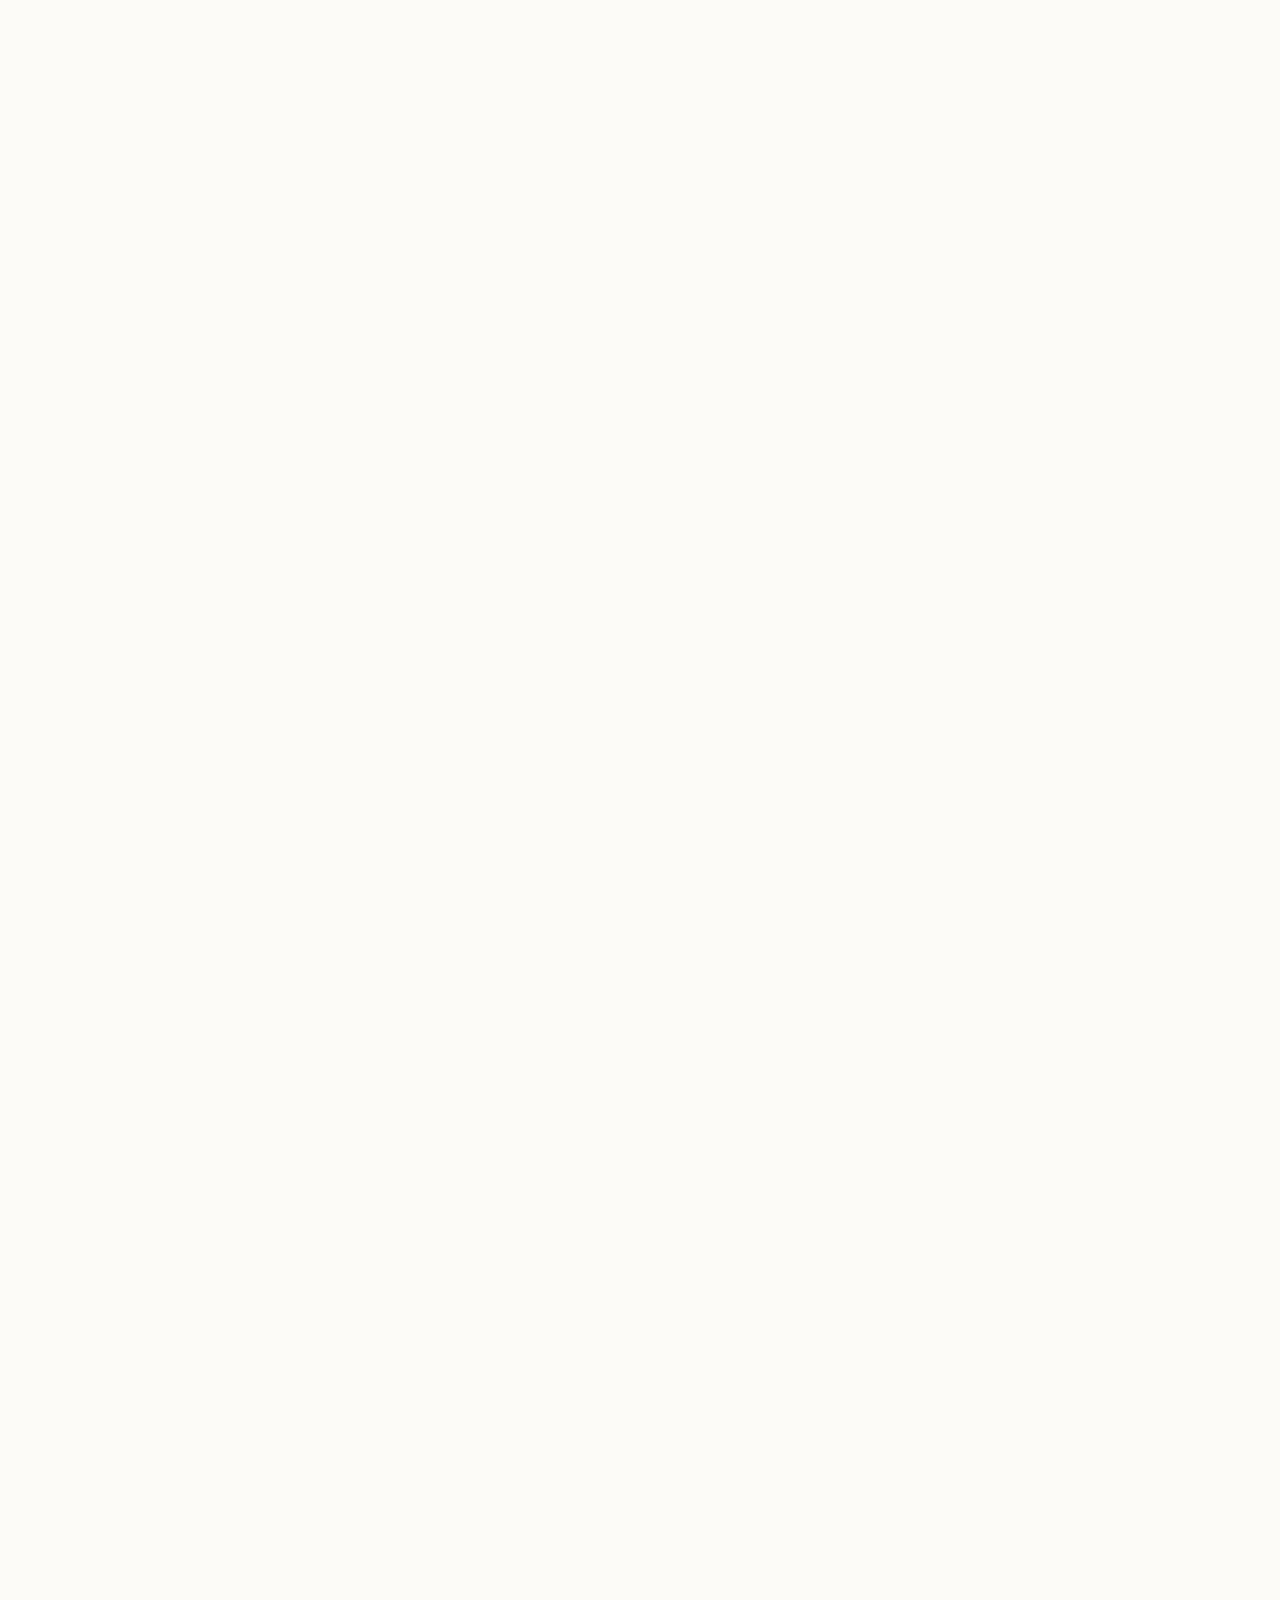
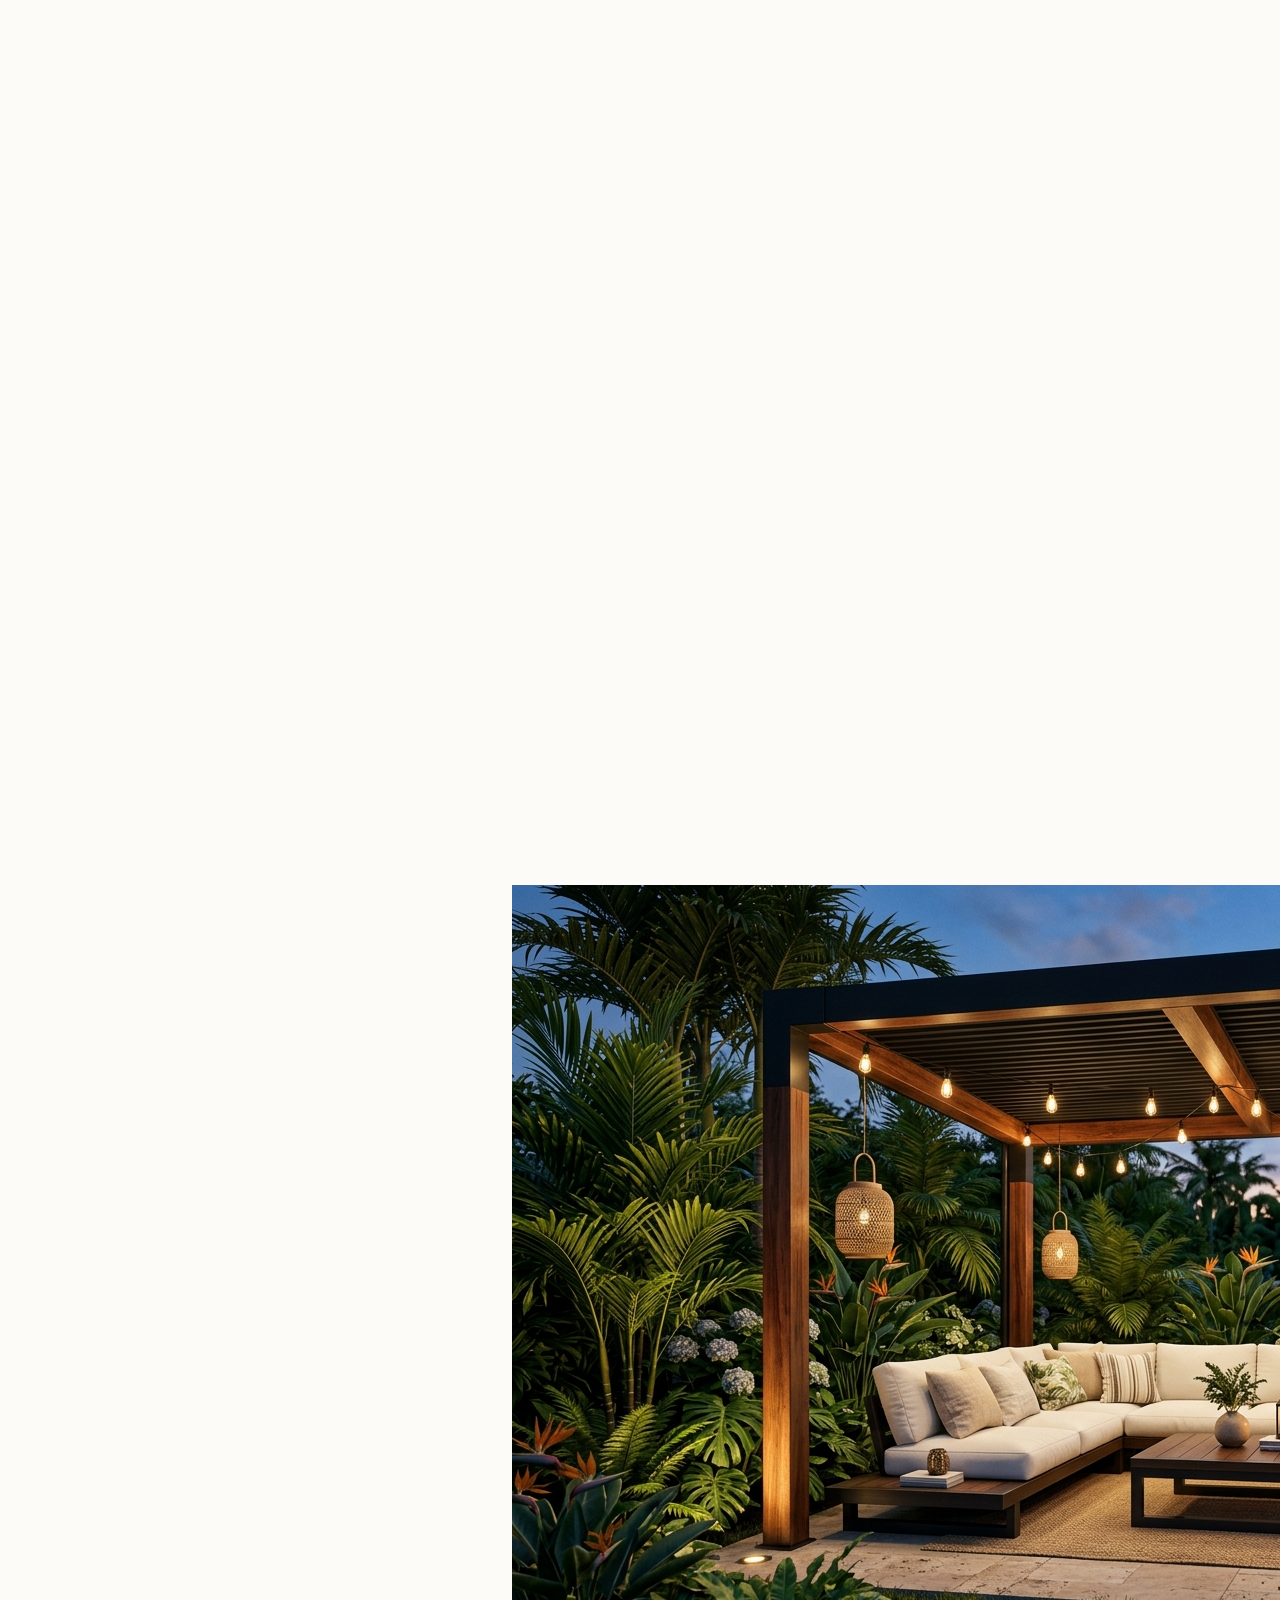
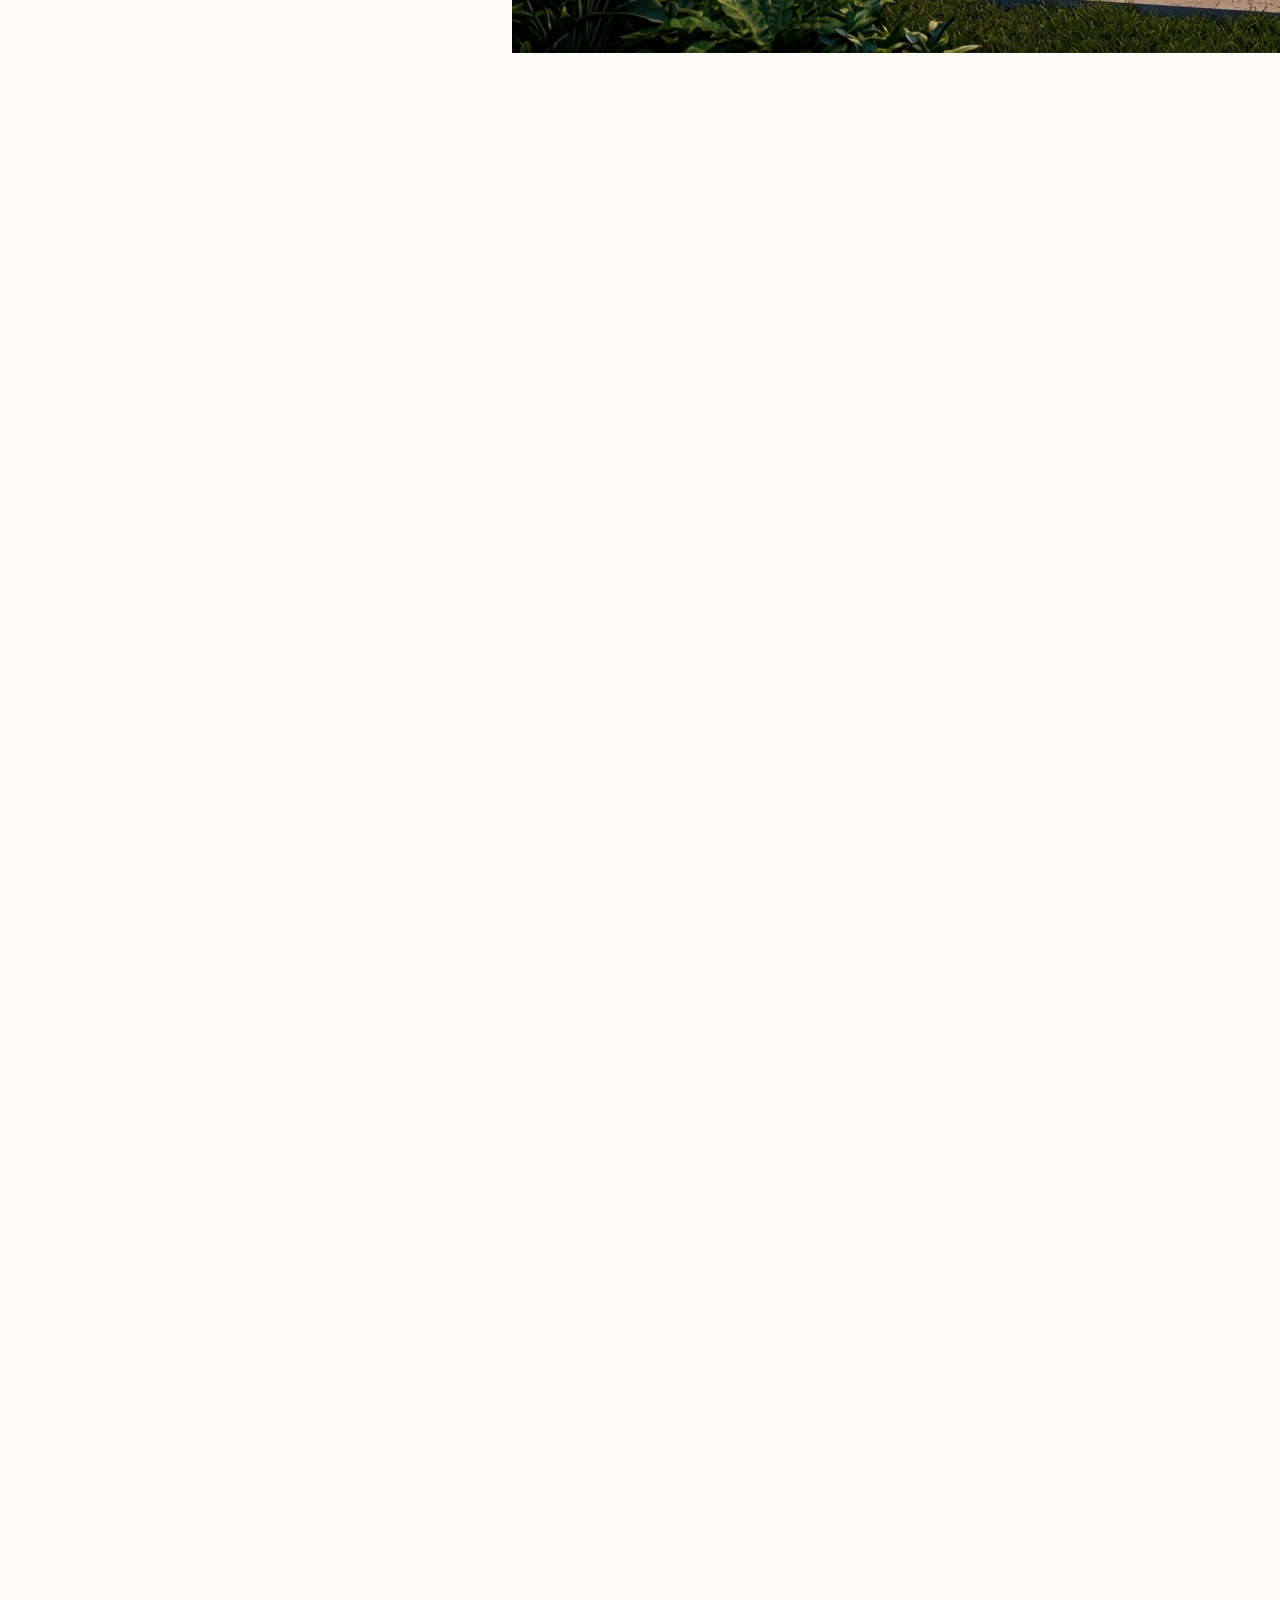
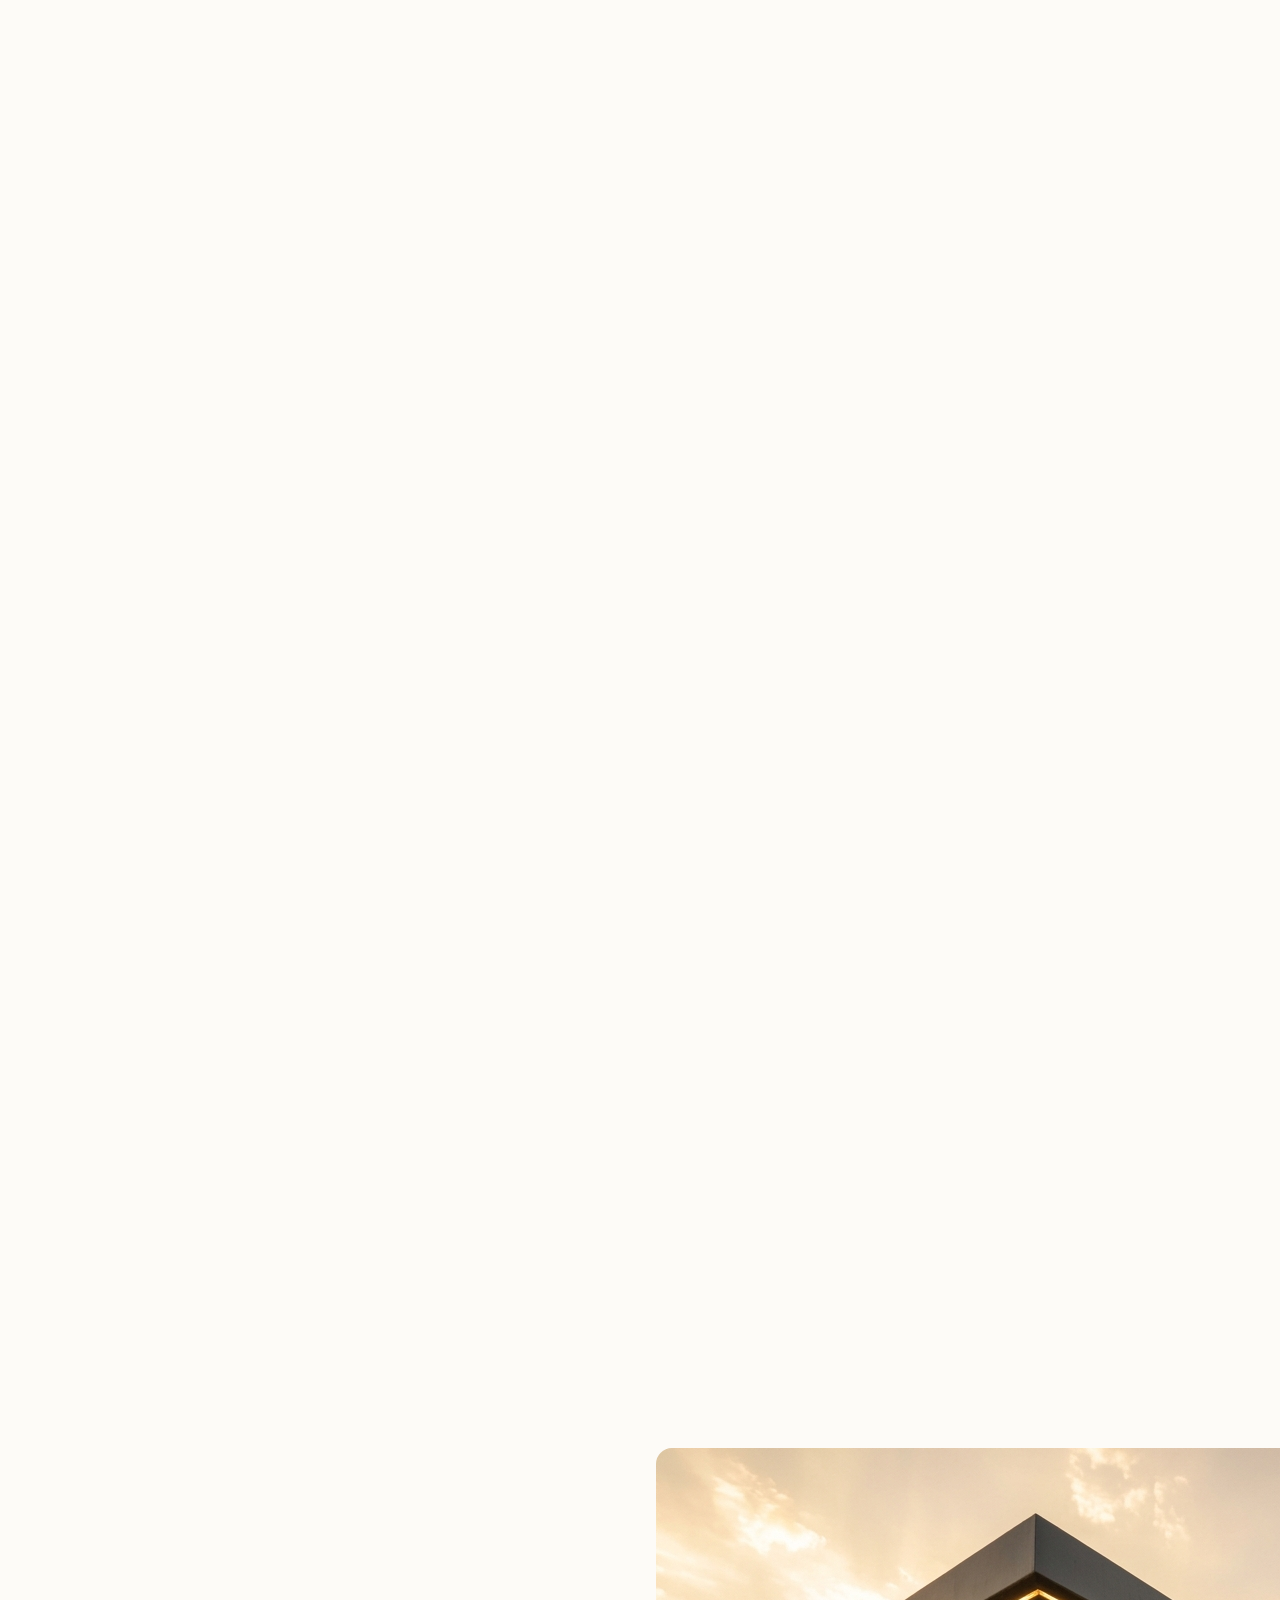
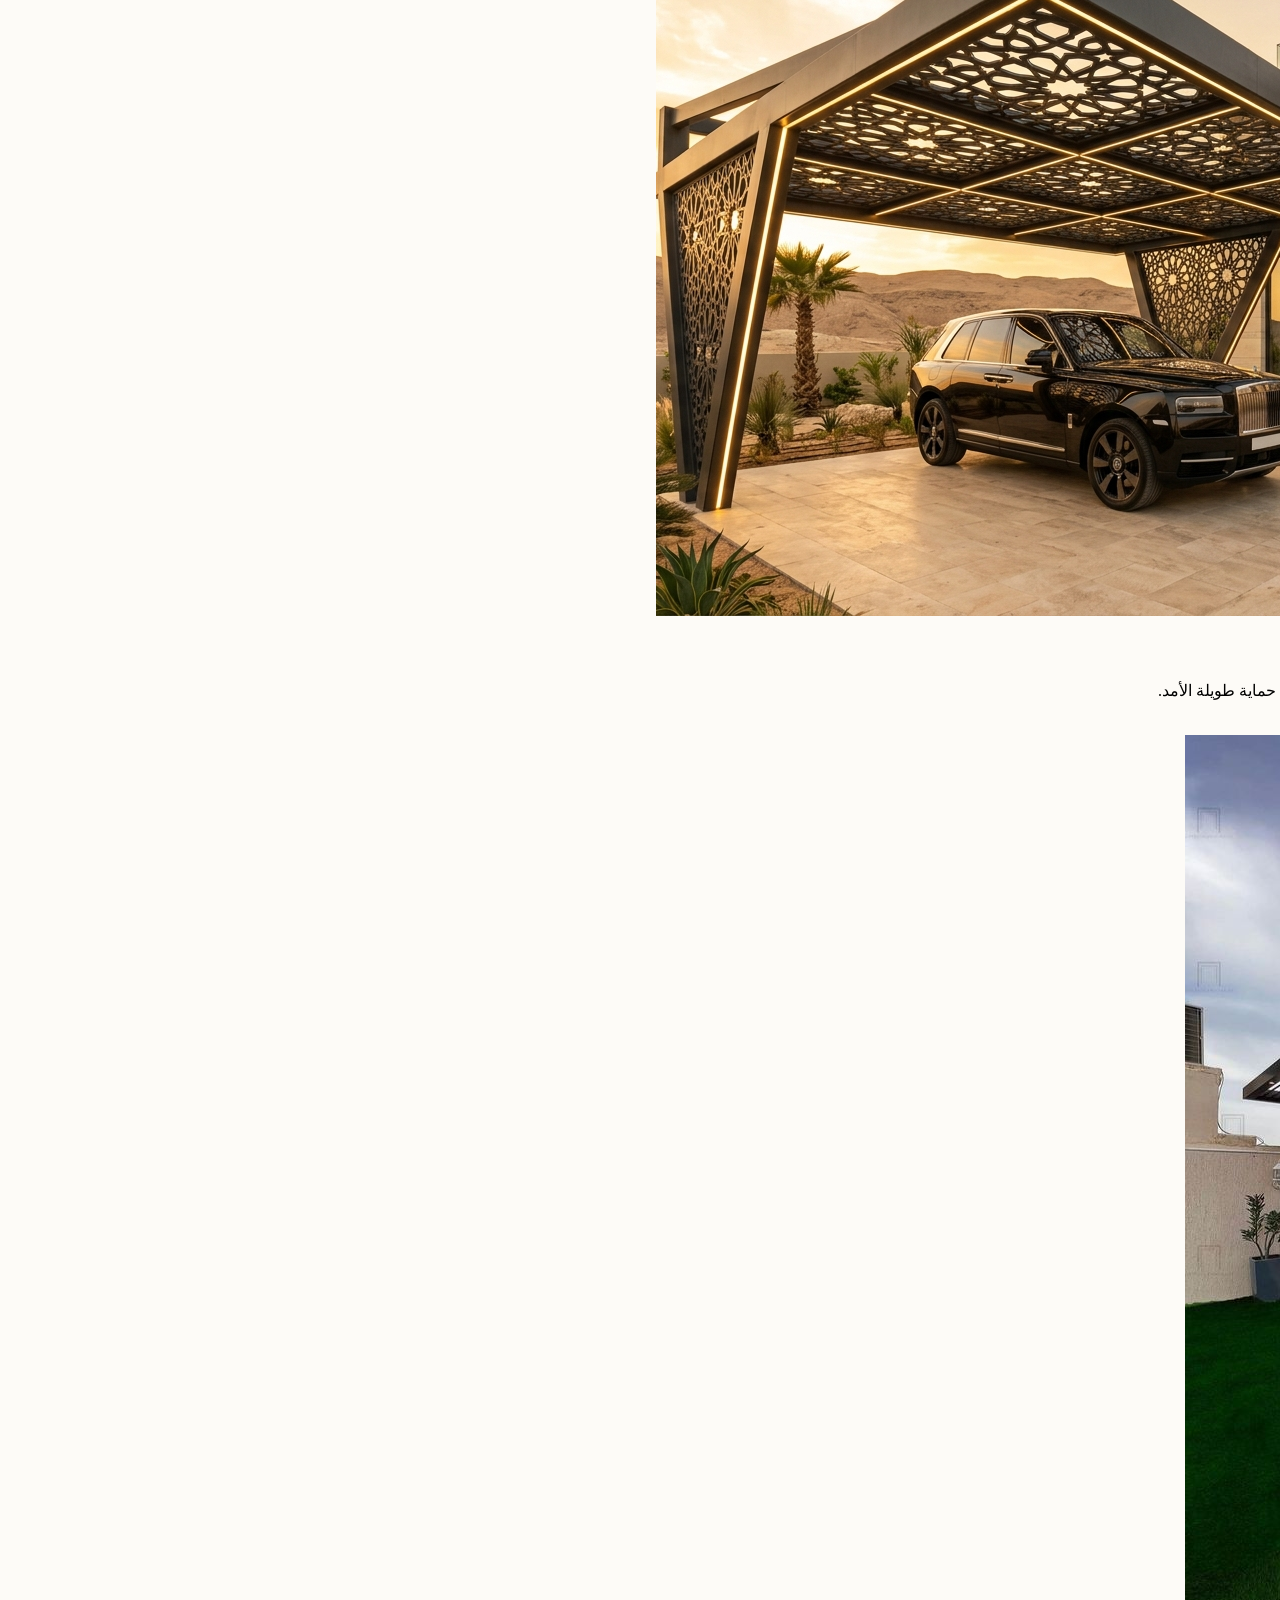
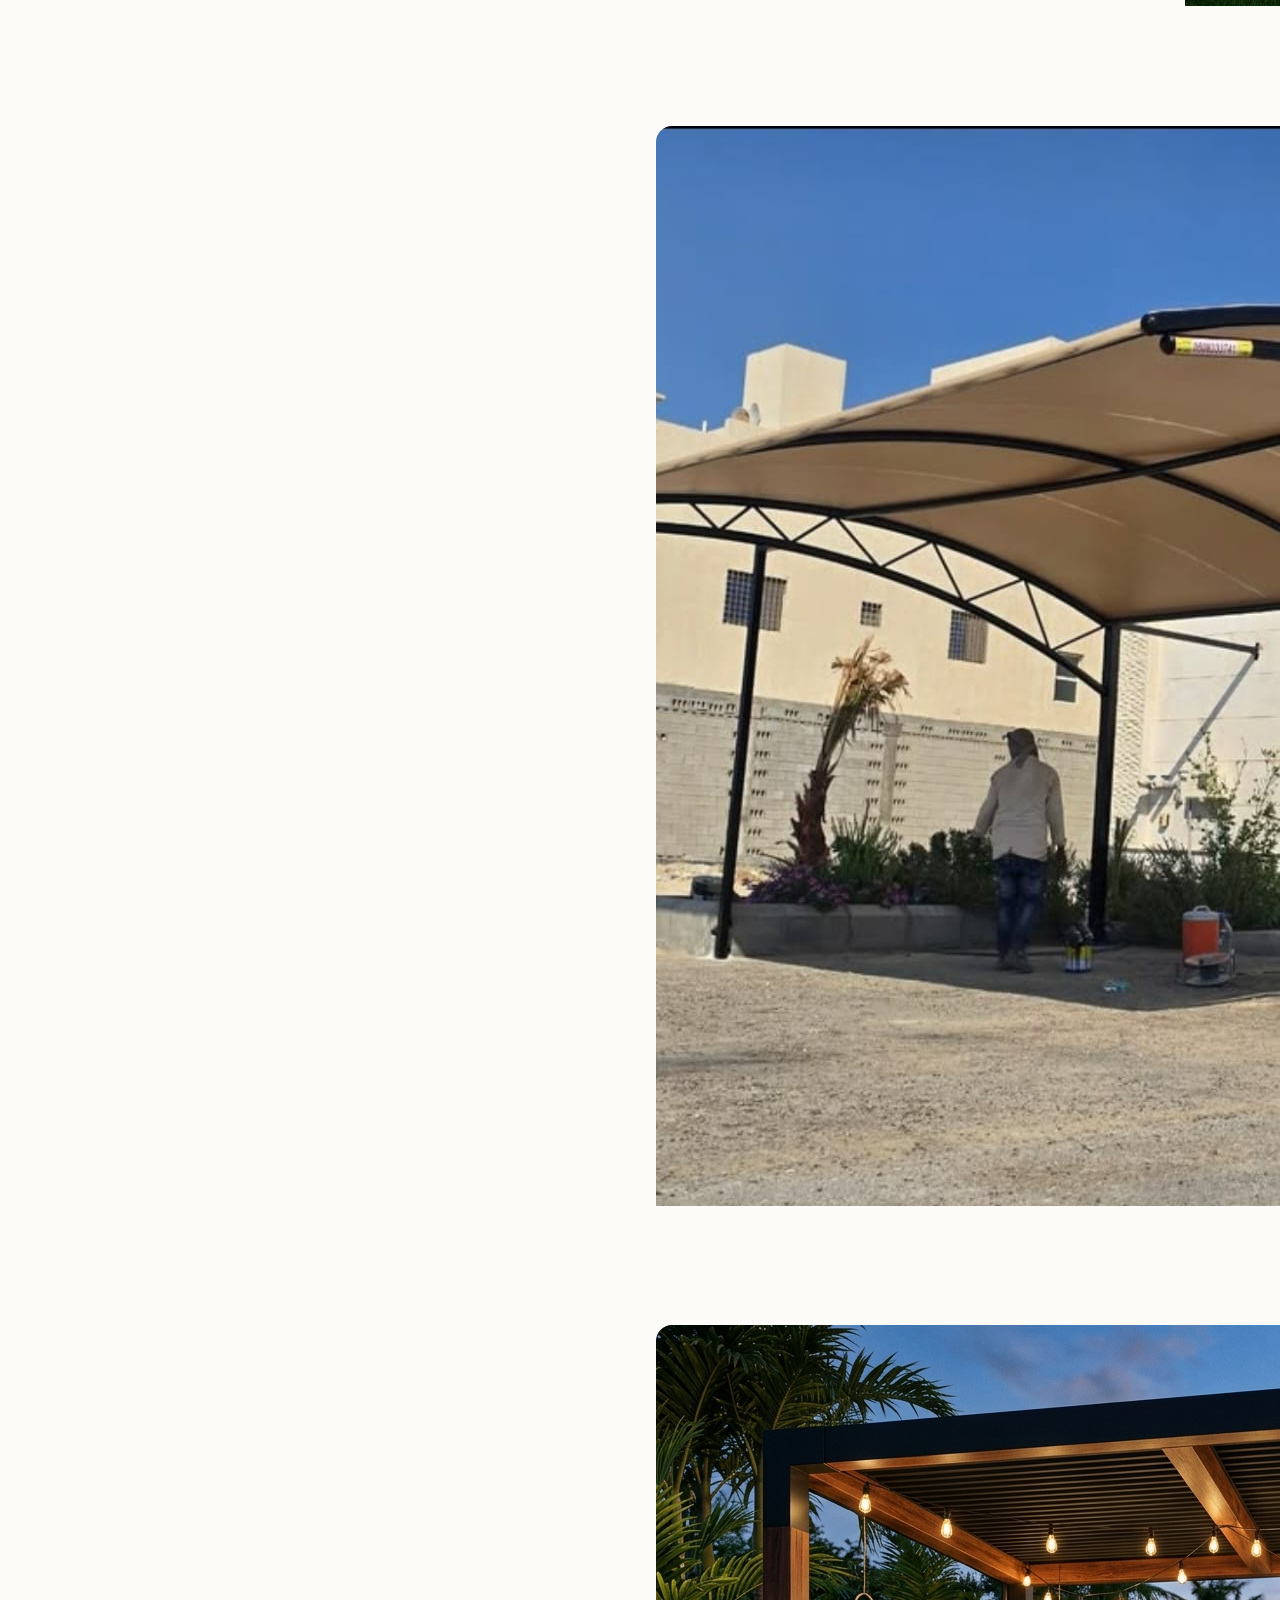
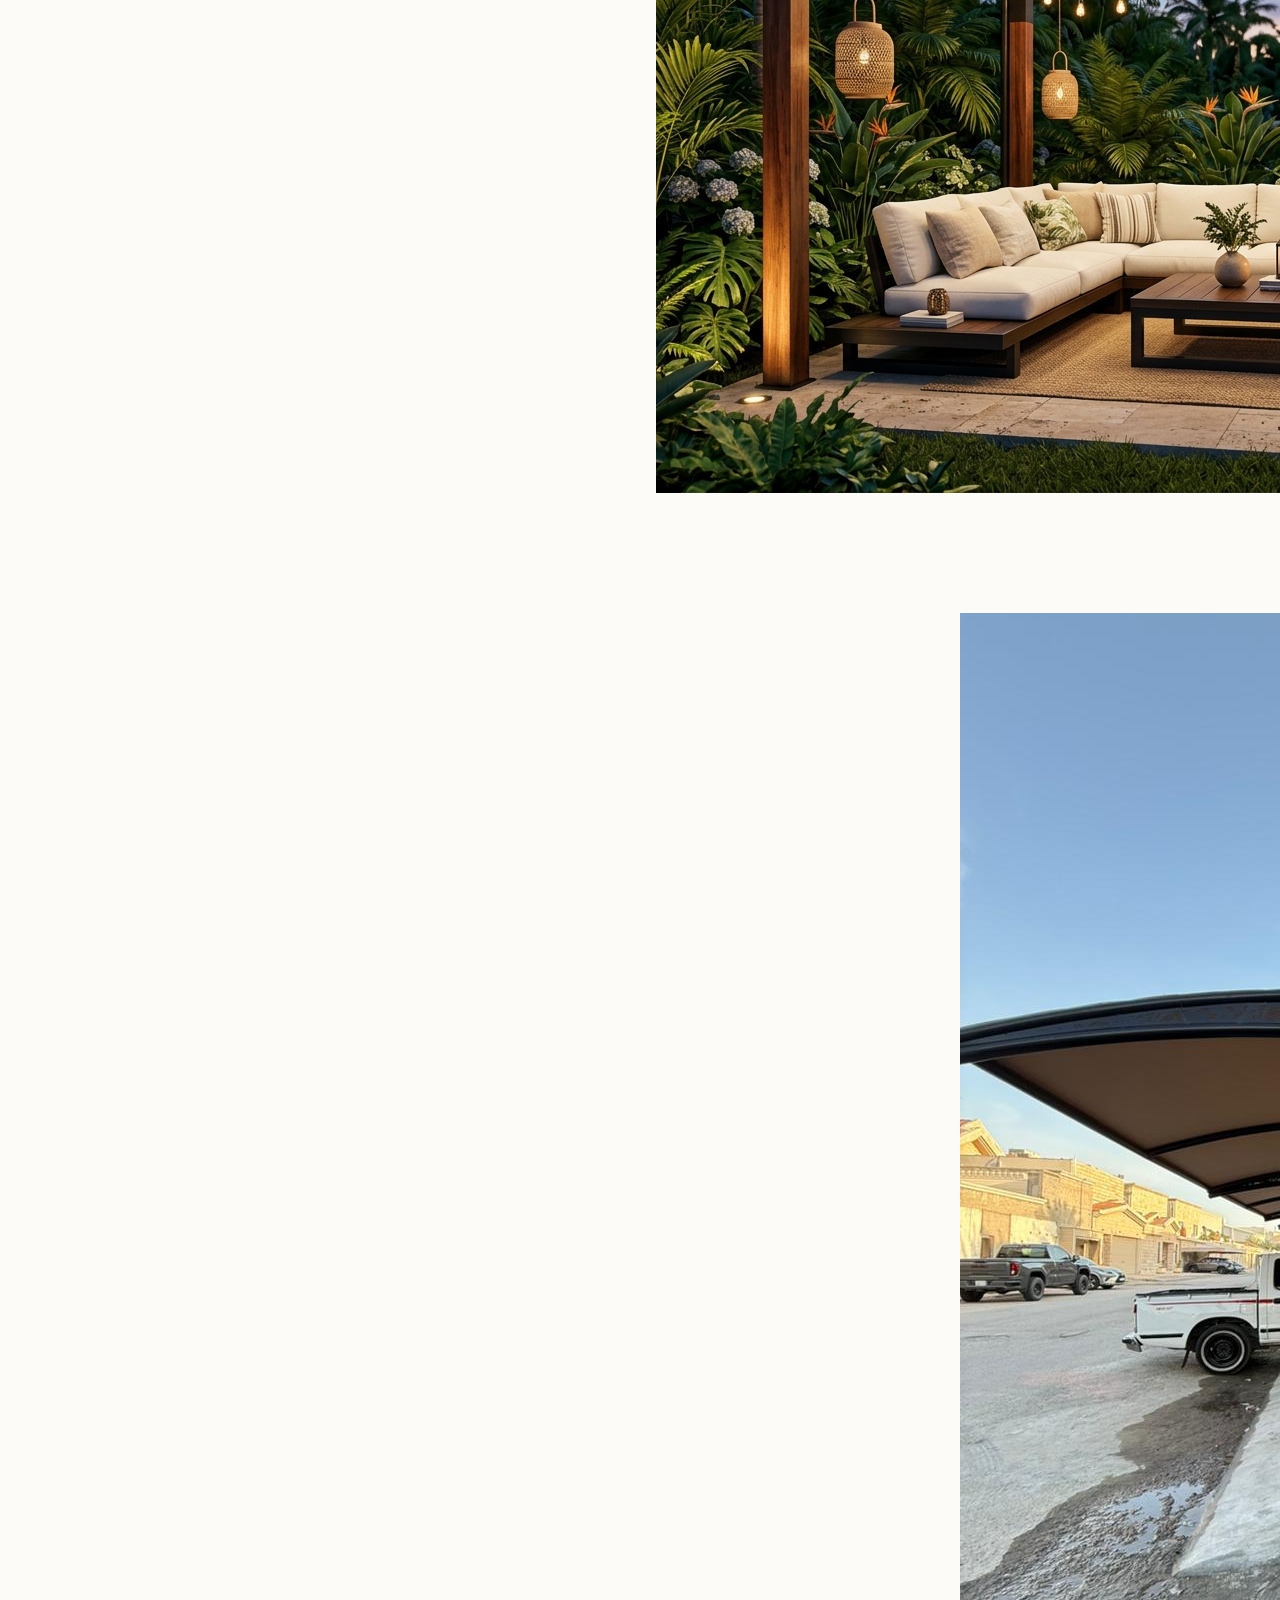
==== index.html @ 3591e743 "kd[" ====
<!DOCTYPE html>
<html lang="ar" dir="rtl">

<head>
  <meta charset="UTF-8">
  <meta name="viewport" content="width=device-width, initial-scale=1.0">

  <!-- ═══════════ SEO & GOOGLE SEARCH OPTIMIZATION ═══════════ -->
  <title> مظلات وسواتر وهناجر الدمام | مظلات سيارات - عوازل أسطح</title>
  <meta name="description"
    content="نقدم خدمات تركيب مظلات السيارات، السواتر، البرجولات، الجلسات الخارجية، والهناجر بأحدث التصاميم وأفضل الخامات المقاومة للحرارة والرطوبة. خبرة طويلة في الدمام والمنطقة الشرقية.">
  <meta name="keywords"
    content=" المظلات, مظلات سيارات الدمام, سواتر الدمام, هناجر, مقاول بناء, ترميم, برجولات خشبية, عوازل أسطح">

  <!-- Favicons & Site Icon (Critical for Search Results) -->
  <link rel="icon" href="image/10.png" type="image/png">
  <link rel="apple-touch-icon" href="image/10.png">
  <link rel="shortcut icon" href="image/10.png">

  <!-- Google Site Verification -->
  <meta name="google-site-verification" content="KnYJEc9sdW82KlXBd4ILswpR4iHGYszlx1DL3qvRZ0E" />
  <!-- Open Graph / Social Media (Thumbnail Control) -->
  <meta property="og:site_name" content="مؤسسة أبو مشاري للمقاولات">
  <meta property="og:title" content=" مظلات وسواتر وهناجر الدمام | مقاول بناء وترميم">
  <meta property="og:description" content="أفضل مقاول تركيب مظلات وسواتر وهناجر بجودة عالمية وأسعار تنافسية.">
  <meta property="og:image" content="https://business.abomeshary.workers.dev/image/10.png">
  <meta property="og:url" content="https://business.abomeshary.workers.dev/">
  <meta property="og:type" content="website">

  <!-- Defined Images for Google Search Thumbnails -->
  <meta name="thumbnail" content="https://business.abomeshary.workers.dev/image/1.jpg">
  <meta name="thumbnail" content="https://business.abomeshary.workers.dev/image/2.jpg">
  <meta name="thumbnail" content="https://business.abomeshary.workers.dev/image/3.jpg">

  <link rel="canonical" href="https://business.abomeshary.workers.dev/">

  <!-- JSON-LD Schema Markup (Structured Data) -->
  <script type="application/ld+json">
  {
    "@context": "https://schema.org",
    "@type": "Organization",
    "name": "مؤسسة أبو مشاري للمقاولات",
    "alternateName": "أبو مشاري للمظلات",
    "url": "https://business.abomeshary.workers.dev/",
    "logo": "https://business.abomeshary.workers.dev/image/10.png",
    "image": "https://business.abomeshary.workers.dev/image/1.jpg",
    "contactPoint": {
      "@type": "ContactPoint",
      "telephone": "+966559568640",
      "contactType": "customer service",
      "areaServed": "SA",
      "availableLanguage": "Arabic"
    }
  }
  </script>

  <script type="application/ld+json">
  {
    "@context": "https://schema.org",
    "@type": "LocalBusiness",
    "name": "مؤسسة أبو مشاري للمقاولات والمظلات",
    "image": [
      "https://business.abomeshary.workers.dev/image/1.jpg",
      "https://business.abomeshary.workers.dev/image/2.jpg",
      "https://business.abomeshary.workers.dev/image/3.jpg"
    ],
    "description": "متخصصون في تركيب مظلات السيارات، البرجولات، السواتر والهناقر بأعلى جودة في الدمام.",
    "telephone": "+966559568640",
    "url": "https://business.abomeshary.workers.dev/",
    "address": {
      "@type": "PostalAddress",
      "streetAddress": "الدمام",
      "addressLocality": "الدمام",
      "addressRegion": "المنطقة الشرقية",
      "addressCountry": "SA"
    },
    "geo": {
      "@type": "GeoCoordinates",
      "latitude": 26.4207,
      "longitude": 50.0888
    },
    "priceRange": "$$"
  }
  </script>

  <!-- Fonts & Frameworks -->
  <link rel="preconnect" href="https://fonts.googleapis.com">
  <link rel="preconnect" href="https://fonts.gstatic.com" crossorigin>
  <link href="https://fonts.googleapis.com/css2?family=Cairo:wght@300;400;500;600;700;800;900&display=swap"
    rel="stylesheet">
  <script src="https://cdn.tailwindcss.com"></script>
  <script>
    tailwind.config = {
      theme: {
        extend: {
          colors: {
            brand: {
              dark: '#0B132B',
              gold: '#D4AF37',
              cream: '#FAFAFA',
              emerald: '#059669',
              'gold-dark': '#AA8529',
              light: '#F4F5F7',
            }
          },
          fontFamily: {
            cairo: ['Cairo', 'sans-serif'],
          },
          boxShadow: {
            'premium': '0 20px 40px -15px rgba(0,0,0,0.05)',
            'premium-hover': '0 25px 50px -12px rgba(180,134,8,0.15)',
          }
        }
      }
    }
  </script>

  <link rel="stylesheet" href="style.css">
  <style>
    /* Premium additions */
    body {
      background-color: #fdfbf7;
    }

    .text-gradient {
      background: linear-gradient(135deg, #D4AF37 0%, #AA8529 100%);
      -webkit-background-clip: text;
      -webkit-text-fill-color: transparent;
    }

    .bg-gradient-premium {
      background: linear-gradient(135deg, #0B132B 0%, #1A2744 100%);
    }

    .glass-card {
      background: rgba(255, 255, 255, 0.9);
      backdrop-filter: blur(10px);
      border: 1px solid rgba(255, 255, 255, 0.5);
    }
  </style>
</head>

<body class="text-brand-dark font-cairo min-h-screen flex flex-col">

  <!-- ═══════════ HEADER ═══════════ -->
  <!-- Header is now sticky and solid, not overlapping the hero image -->
  <header id="main-header"
    class="sticky top-0 right-0 left-0 z-50 bg-white shadow-md border-b border-gray-100 transition-all duration-300">
    <div class="container mx-auto px-4 flex items-center justify-between h-20">

      <!-- Logo -->
      <a href="#hero" class="flex items-center gap-4 group desktop-nav-link">
        <div
          class="w-12 h-12 rounded-2xl bg-gradient-premium flex items-center justify-center shadow-lg group-hover:scale-105 transition-transform duration-300">
          <i data-lucide="wrench" class="w-6 h-6 text-brand-gold"></i>
        </div>
        <div class="hidden sm:flex flex-col justify-center">
          <span class="text-brand-dark font-black text-xl leading-tight tracking-tight">أبو مشاري</span>
          <p class="text-brand-gold text-xs font-bold tracking-wide">للمقاولات والمظلات</p>
        </div>
      </a>

      <!-- Desktop Nav -->
      <nav class="hidden lg:flex items-center gap-8">
        <a href="#hero"
          class="desktop-nav-link text-brand-dark/80 font-bold text-sm hover:text-brand-gold transition-colors cursor-pointer tracking-wide">الرئيسية</a>
        <a href="#about"
          class="desktop-nav-link text-brand-dark/80 font-bold text-sm hover:text-brand-gold transition-colors cursor-pointer tracking-wide">من
          نحن</a>
        <a href="#services"
          class="desktop-nav-link text-brand-dark/80 font-bold text-sm hover:text-brand-gold transition-colors cursor-pointer tracking-wide">خدماتنا</a>
        <a href="#gallery"
          class="desktop-nav-link text-brand-dark/80 font-bold text-sm hover:text-brand-gold transition-colors cursor-pointer tracking-wide">أعمالنا</a>
        <a href="#videos"
          class="desktop-nav-link text-brand-dark/80 font-bold text-sm hover:text-brand-gold transition-colors cursor-pointer tracking-wide">فيديوهاتنا</a>
        <a href="#why-us"
          class="desktop-nav-link text-brand-dark/80 font-bold text-sm hover:text-brand-gold transition-colors cursor-pointer tracking-wide">لماذا
          نحن</a>
        <a href="#contact"
          class="desktop-nav-link text-brand-dark/80 font-bold text-sm hover:text-brand-gold transition-colors cursor-pointer tracking-wide">اتصل
          بنا</a>
      </nav>

      <!-- CTA + Mobile Menu Button -->
      <div class="flex items-center gap-4">
        <a href="tel:+966559568640">
          <button
            class="hidden sm:inline-flex items-center justify-center bg-brand-gold hover:bg-brand-gold-dark text-white rounded-xl px-6 py-2.5 text-sm font-bold gap-2 shadow-lg shadow-brand-gold/30 transition-all hover:-translate-y-0.5">
            <i data-lucide="phone" class="w-4 h-4"></i>
            اتصل بنا
          </button>
        </a>

        <!-- Mobile Menu Trigger -->
        <button id="mobile-menu-btn"
          class="lg:hidden p-2 text-brand-dark rounded-xl bg-gray-50 hover:bg-gray-100 transition-colors">
          <i data-lucide="menu" class="w-6 h-6"></i>
        </button>
      </div>
    </div>
  </header>

  <!-- Mobile Menu Overlay -->
  <div id="mobile-menu-overlay"
    class="fixed inset-0 bg-brand-dark/60 z-[60] hidden transition-opacity backdrop-blur-sm"></div>

  <!-- Mobile Menu Sheet -->
  <div id="mobile-menu"
    class="fixed top-0 bottom-0 right-0 w-[85vw] max-w-sm bg-white z-[70] translate-x-full transition-transform duration-300 shadow-2xl flex flex-col">
    <div class="flex items-center justify-between p-6 border-b border-gray-100">
      <div class="flex items-center gap-3">
        <div class="w-10 h-10 rounded-xl bg-gradient-premium flex items-center justify-center">
          <i data-lucide="wrench" class="w-5 h-5 text-brand-gold"></i>
        </div>
        <div>
          <h2 class="text-brand-dark font-black text-lg leading-tight">أبو مشاري</h2>
        </div>
      </div>
      <button id="close-menu-btn"
        class="p-2 text-gray-400 hover:text-brand-dark rounded-full bg-gray-50 hover:bg-gray-100 transition-colors">
        <i data-lucide="x" class="w-5 h-5"></i>
      </button>
    </div>

    <div class="flex flex-col gap-1 p-6 flex-1 overflow-y-auto">
      <a href="#hero"
        class="mobile-nav-link flex items-center text-brand-dark font-bold text-base py-4 border-b border-gray-50 hover:text-brand-gold transition-colors">الرئيسية</a>
      <a href="#about"
        class="mobile-nav-link flex items-center text-brand-dark font-bold text-base py-4 border-b border-gray-50 hover:text-brand-gold transition-colors">من
        نحن</a>
      <a href="#services"
        class="mobile-nav-link flex items-center text-brand-dark font-bold text-base py-4 border-b border-gray-50 hover:text-brand-gold transition-colors">خدماتنا</a>
      <a href="#gallery"
        class="mobile-nav-link flex items-center text-brand-dark font-bold text-base py-4 border-b border-gray-50 hover:text-brand-gold transition-colors">أعمالنا</a>
      <a href="#videos"
        class="mobile-nav-link flex items-center text-brand-dark font-bold text-base py-4 border-b border-gray-50 hover:text-brand-gold transition-colors">فيديوهاتنا</a>
      <a href="#why-us"
        class="mobile-nav-link flex items-center text-brand-dark font-bold text-base py-4 border-b border-gray-50 hover:text-brand-gold transition-colors">لماذا
        نحن</a>
      <a href="#contact"
        class="mobile-nav-link flex items-center text-brand-dark font-bold text-base py-4 border-b border-gray-50 hover:text-brand-gold transition-colors">اتصل
        بنا</a>

      <div class="mt-8 space-y-3">
        <a href="tel:+966559568640" class="w-full block">
          <button
            class="w-full flex items-center justify-center bg-brand-dark hover:bg-brand-dark/90 text-white rounded-xl py-3.5 text-sm font-bold gap-2 transition-colors">
            <i data-lucide="phone" class="w-4 h-4"></i>
            اتصل بنا الآن
          </button>
        </a>
        <a href="https://wa.me/966559568640?text=السلام%20عليكم،%20أرغب%20في%20الاستفسار%20عن%20خدماتكم" target="_blank"
          class="w-full block">
          <button
            class="w-full flex items-center justify-center bg-brand-emerald hover:bg-brand-emerald/90 text-white rounded-xl py-3.5 text-sm font-bold gap-2 transition-colors">
            <svg viewBox="0 0 24 24" class="w-4 h-4 fill-current">
              <path
                d="M17.472 14.382c-.297-.149-1.758-.867-2.03-.967-.273-.099-.471-.148-.67.15-.197.297-.767.966-.94 1.164-.173.199-.347.223-.644.075-.297-.15-1.255-.463-2.39-1.475-.883-.788-1.48-1.761-1.653-2.059-.173-.297-.018-.458.13-.606.134-.133.298-.347.446-.52.149-.174.198-.298.298-.497.099-.198.05-.371-.025-.52-.075-.149-.669-1.612-.916-2.207-.242-.579-.487-.5-.669-.51-.173-.008-.371-.01-.57-.01-.198 0-.52.074-.792.372-.272.297-1.04 1.016-1.04 2.479 0 1.462 1.065 2.875 1.213 3.074.149.198 2.096 3.2 5.077 4.487.709.306 1.262.489 1.694.625.712.227 1.36.195 1.871.118.571-.085 1.758-.719 2.006-1.413.248-.694.248-1.289.173-1.413-.074-.124-.272-.198-.57-.347m-5.421 7.403h-.004a9.87 9.87 0 01-5.031-1.378l-.361-.214-3.741.982.998-3.648-.235-.374a9.86 9.86 0 01-1.51-5.26c.001-5.45 4.436-9.884 9.888-9.884 2.64 0 5.122 1.03 6.988 2.898a9.825 9.825 0 012.893 6.994c-.003 5.45-4.437 9.884-9.885 9.884m8.413-18.297A11.815 11.815 0 0012.05 0C5.495 0 .16 5.335.157 11.892c0 2.096.547 4.142 1.588 5.945L.057 24l6.305-1.654a11.882 11.882 0 005.683 1.448h.005c6.554 0 11.89-5.335 11.893-11.893a11.821 11.821 0 00-3.48-8.413z" />
            </svg>
            واتساب
          </button>
        </a>

        <!-- Social Icons in Mobile Menu -->
        <div class="flex items-center justify-center gap-4 pt-4 mt-4 border-t border-gray-100">
          <a href="https://www.instagram.com/hsynlyrhysh?utm_source=qr&igsh=bHN1cWU0Y2lxZjJx" target="_blank"
            class="social-icon-box social-instagram w-10 h-10 rounded-xl flex items-center justify-center text-white shadow-lg"
            title="انستغرام">
            <svg viewBox="0 0 24 24" class="w-6 h-6 fill-current">
              <path
                d="M12 2.163c3.204 0 3.584.012 4.85.07 3.252.148 4.771 1.691 4.919 4.919.058 1.265.069 1.645.069 4.849 0 3.205-.012 3.584-.069 4.849-.149 3.225-1.664 4.771-4.919 4.919-1.266.058-1.644.07-4.85.07-3.204 0-3.584-.012-4.849-.07-3.26-.149-4.771-1.699-4.919-4.92-.058-1.265-.07-1.644-.07-4.849 0-3.204.013-3.583.07-4.849.149-3.227 1.664-4.771 4.919-4.919 1.266-.057 1.645-.069 4.849-.069zM12 0C8.741 0 8.333.014 7.053.072 2.695.272.273 2.69.073 7.052.014 8.333 0 8.741 0 12c0 3.259.014 3.668.072 4.948.2 4.358 2.618 6.78 6.98 6.98 1.281.058 1.689.072 4.948.072 3.259 0 3.668-.014 4.948-.072 4.354-.2 6.782-2.618 6.979-6.98.059-1.28.073-1.689.073-4.948 0-3.259-.014-3.667-.072-4.947-.196-4.354-2.617-6.78-6.979-6.98C15.668.014 15.259 0 12 0zm0 5.838a6.162 6.162 0 100 12.324 6.162 6.162 0 000-12.324zM12 16a4 4 0 110-8 4 4 0 010 8zm6.406-11.845a1.44 1.44 0 100 2.881 1.44 1.44 0 000-2.881z" />
            </svg>
          </a>
          <a href="https://www.snapchat.com/add/hhll12h?share_id=K75nRfu11L4&locale=ar-AE" target="_blank"
            class="social-icon-box social-snapchat w-10 h-10 rounded-xl flex items-center justify-center text-black shadow-lg"
            title="سناب شات">
            <svg viewBox="0 0 24 24" class="w-6 h-6 fill-current">
              <path
                d="M12 2c-.934 0-1.782.164-2.545.492a4.413 4.413 0 0 0-1.895 1.393c-.482.593-.722 1.343-.722 2.25 0 .285.023.542.068.771.045.23.111.436.196.619.085.183.189.34.31.472.122.132.256.242.404.331.147.089.303.158.467.208a3.177 3.177 0 0 0 .54.113c-.09.113-.19.241-.299.385a4.264 4.264 0 0 0-.46.732c-.104.22-.157.46-.157.718 0 .292.072.551.215.776.143.225.337.408.58.549.243.141.52.235.83.28.31.046.634.068.971.068a7.808 7.808 0 0 0 1.258-.102 3.036 3.036 0 0 1-.396.48c-.147.147-.323.277-.528.391-.205.114-.424.2-.656.257-.233.058-.475.087-.726.087-.417 0-.773-.082-1068.246-.251 0-.493-.029-.726-.087a2.518 2.518 0 0 1-.656-.257 2.062 2.062 0 0 1-.528-.391 3.036 3.036 0 0 1-.396-.48 7.808 7.808 0 0 0 1.258.102c.337 0 .661-.022.971-.068.31-.045.587-.139.83-.28.243-.141.437-.324.58-.549.143-.225.215-.484.215-.776 0-.258-.052-.498-.157-.718a4.264 4.264 0 0 0-.46-.732c-.11-.144-.21-.272-.299-.385.19-.015.37-.052.54-.113.164-.05.32-.119.467-.208.148-.089.282-.199.404-.331.121-.132.225-.289.31-.472.085-.183.151-.389.196-.619.045-.229.068-.486.068-.771 0-.907-.24-1.657-.722-2.25a4.413 4.413 0 0 0-1.895-1.393A6.71 6.71 0 0 0 12 2z" />
            </svg>
          </a>
          <a href="https://www.tiktok.com/@www.aa57?_r=1&_t=ZS-96M4psKAFOC" target="_blank"
            class="social-icon-box social-tiktok w-10 h-10 rounded-xl flex items-center justify-center text-white shadow-lg"
            title="تيك توك">
            <svg viewBox="0 0 24 24" class="w-6 h-6 fill-current">
              <path
                d="M19.59 6.69a4.83 4.83 0 0 1-3.77-4.25V2h-3.45v13.67a2.89 2.89 0 0 1-5.2 1.74 2.89 2.89 0 0 1 2.31-4.64 2.93 2.93 0 0 1 .88.13V9.4a6.84 6.84 0 0 0-1-.05A6.33 6.33 0 0 0 5 20.1a6.34 6.34 0 0 0 10.86-4.43v-7a8.16 8.16 0 0 0 4.77 1.52v-3.4a4.85 4.85 0 0 1-1.04-.1z" />
            </svg>
          </a>
        </div>
      </div>
    </div>
  </div>

  <!-- ═══════════ HERO SECTION ═══════════ -->
  <!-- Hero now has a defined height so it sits nicely BELOW the sticky header -->
  <section id="hero" class="relative flex items-center justify-center overflow-hidden"
    style="min-height: calc(100vh - 80px);">
    <!-- Background Image -->
    <div class="absolute inset-0 w-full h-full">
      <!-- We load image/2.jpg as requested -->
      <img src="image/10.png" alt="مظلة سيارات" class="w-full h-full object-cover">
    </div>

    <!-- Premium Dark Overlay -->
    <div class="absolute inset-0 bg-gradient-to-r from-brand-dark/95 via-brand-dark/80 to-brand-dark/40 z-10"></div>

    <!-- Content -->
    <div class="relative z-20 container mx-auto px-4 text-center py-20 flex flex-col items-center justify-center">
      <div class="fade-up max-w-4xl flex flex-col items-center">
        <div
          class="inline-flex items-center gap-2 bg-white/10 backdrop-blur-md rounded-full px-4 py-2 mb-8 border border-white/10 shadow-lg">
          <i data-lucide="star" class="w-4 h-4 text-brand-gold fill-brand-gold"></i>
          <span class="text-white/90 text-sm font-bold tracking-wide">أكثر من 15 عاماً من الخبرة والتميز</span>
        </div>

        <h1
          class="fade-up stagger-1 text-5xl sm:text-6xl md:text-7xl lg:text-[5.5rem] font-black text-white leading-[1.15] mb-8 drop-shadow-lg">
          تركيب مظلات وسواتر وعوازل وهناجر
          <br />
          <span class="text-gradient drop-shadow-xl">بأعلى معايير الفخامة</span>
        </h1>

        <p
          class="fade-up stagger-2 text-lg sm:text-xl md:text-2xl text-white/80 mb-12 leading-relaxed font-medium drop-shadow-md">
          مؤسسة أبو مشاري لتركيب مظلات السيارات والسواتر والهناجر
          شريكك الموثوق في تصميم وتنفيذ أرقى المظلات والسواتر في الدمام. </p>

        <div class="fade-up stagger-3 flex flex-col sm:flex-row items-center justify-center gap-4 w-full sm:w-auto">
          <a href="https://wa.me/966559568640?text=السلام%20عليكم،%20أرغب%20في%20الاستفسار%20عن%20خدماتكم"
            target="_blank" class="w-full sm:w-auto">
            <button
              class="w-full sm:w-auto flex items-center justify-center bg-brand-gold hover:bg-brand-gold-dark text-white rounded-2xl px-8 py-5 text-lg font-black shadow-2xl shadow-brand-gold/40 gap-3 transition-transform hover:-translate-y-1">
              اطلب استشارة مجانية
              <i data-lucide="arrow-left" class="w-5 h-5"></i>
            </button>
          </a>
          <a href="#gallery" class="desktop-nav-link w-full sm:w-auto">
            <button
              class="w-full sm:w-auto flex items-center justify-center bg-white/5 hover:bg-white/15 text-white border border-white/20 hover:border-brand-gold/50 rounded-2xl px-8 py-5 text-lg font-bold backdrop-blur-sm gap-3 transition-all hover:-translate-y-1">
              تصفح أعمالنا
            </button>
          </a>
        </div>
      </div>
    </div>
  </section>

  <!-- ═══════════ ABOUT SECTION ═══════════ -->
  <section id="about" class="py-24 bg-white relative overflow-hidden">
    <div class="absolute top-0 right-0 w-64 h-64 bg-brand-gold/5 rounded-full blur-3xl pointer-events-none"></div>

    <div class="container mx-auto px-4 relative">
      <div class="max-w-4xl mx-auto text-center mb-16">
        <div class="fade-up">
          <span class="inline-block text-brand-gold font-black text-sm tracking-widest mb-4 uppercase">
            من نحن
          </span>
        </div>
        <h3 class="fade-up stagger-1 text-4xl sm:text-5xl font-black text-brand-dark mb-6 leading-tight">
          دقة لا تُضاهى
          <span class="text-gradient"> والتزام لا يتزعزع</span>
        </h3>
        <div class="fade-up stagger-2 w-20 h-1.5 bg-brand-gold rounded-full mx-auto mb-8"></div>
        <p class="fade-up stagger-3 text-xl text-brand-dark/70 leading-relaxed max-w-3xl mx-auto font-medium">
          في <strong class="text-brand-dark font-black">أبو مشاري للمقاولات والمظلات</strong>، نؤمن بأن كل مشروع هو
          تحفة فنية تعكس ذوق عميلنا. نقدم حلول ظل فاخرة تجمع بين الأناقة والقوة، من مظلات
          السيارات بتصاميم قص الليزر الفريدة، إلى البرجولات الخشبية والحديدية الأنيقة، والسواتر
          التي تضمن خصوصيتكم.
        </p>
      </div>

      <div class="grid grid-cols-1 md:grid-cols-2 lg:grid-cols-4 gap-6">
        <!-- Feature 1 -->
        <div
          class="fade-up stagger-3 flex flex-col items-center text-center gap-4 p-8 rounded-3xl bg-brand-light shadow-premium hover:shadow-premium-hover transition-shadow border border-gray-100">
          <div class="w-16 h-16 rounded-2xl bg-white shadow-md flex items-center justify-center text-brand-gold">
            <i data-lucide="zap" class="w-8 h-8"></i>
          </div>
          <h4 class="text-brand-dark font-black text-xl">تنفيذ سريع</h4>
          <p class="text-gray-500 text-sm font-medium">نلتزم بالوقت المحدد دون مساومة على الجودة.</p>
        </div>
        <!-- Feature 2 -->
        <div
          class="fade-up stagger-4 flex flex-col items-center text-center gap-4 p-8 rounded-3xl bg-brand-light shadow-premium hover:shadow-premium-hover transition-shadow border border-gray-100">
          <div class="w-16 h-16 rounded-2xl bg-white shadow-md flex items-center justify-center text-brand-gold">
            <i data-lucide="shield-check" class="w-8 h-8"></i>
          </div>
          <h4 class="text-brand-dark font-black text-xl">ضمان حقيقي</h4>
          <p class="text-gray-500 text-sm font-medium">نقدم ضمان يمتد لسنوات على كافة أعمالنا.</p>
        </div>
        <!-- Feature 3 -->
        <div
          class="fade-up stagger-5 flex flex-col items-center text-center gap-4 p-8 rounded-3xl bg-brand-light shadow-premium hover:shadow-premium-hover transition-shadow border border-gray-100">
          <div class="w-16 h-16 rounded-2xl bg-white shadow-md flex items-center justify-center text-brand-gold">
            <i data-lucide="star" class="w-8 h-8"></i>
          </div>
          <h4 class="text-brand-dark font-black text-xl">جودة عالية</h4>
          <p class="text-gray-500 text-sm font-medium">استخدام أفضل الخامات المطابقة للمواصفات.</p>
        </div>
        <!-- Feature 4 -->
        <div
          class="fade-up stagger-6 flex flex-col items-center text-center gap-4 p-8 rounded-3xl bg-brand-light shadow-premium hover:shadow-premium-hover transition-shadow border border-gray-100">
          <div class="w-16 h-16 rounded-2xl bg-white shadow-md flex items-center justify-center text-brand-gold">
            <i data-lucide="gem" class="w-8 h-8"></i>
          </div>
          <h4 class="text-brand-dark font-black text-xl">أسعار تنافسية</h4>
          <p class="text-gray-500 text-sm font-medium">أسعار مدروسة تناسب جميع الفئات والميزانيات.</p>
        </div>
      </div>
    </div>
  </section>

  <!-- ═══════════ SERVICES SECTION ═══════════ -->
  <section id="services" class="py-24 bg-brand-light relative overflow-hidden">
    <div class="container mx-auto px-4 relative">
      <div class="flex flex-col md:flex-row md:items-end justify-between mb-16 gap-6">
        <div>
          <span class="fade-up inline-block text-brand-gold font-black text-sm tracking-widest mb-4 uppercase">
            خدماتنا الاحترافية
          </span>
          <h3 class="fade-up stagger-1 text-4xl sm:text-5xl font-black text-brand-dark leading-tight">
            حلول متكاملة
            <span class="text-gradient"> لكل احتياجاتكم</span>
          </h3>
        </div>
        <div class="fade-up stagger-2 hidden md:block">
          <a href="#contact"
            class="desktop-nav-link text-brand-dark font-bold border-b-2 border-brand-gold hover:text-brand-gold transition-colors pb-1">احجز
            خدمتك الآن</a>
        </div>
      </div>

      <div class="grid grid-cols-1 md:grid-cols-2 lg:grid-cols-4 gap-8">
        <!-- Service 1 -->
        <div
          class="group bg-white rounded-3xl overflow-hidden shadow-premium hover:shadow-premium-hover transition-all duration-300 border border-gray-100 fade-up stagger-1">
          <div class="relative h-64 overflow-hidden">
            <img src="image/6.jpg" alt="تصميم وتركيب مظلات سيارات احترافية" loading="lazy"
              class="w-full h-full object-cover group-hover:scale-105 transition-transform duration-700">
            <div class="absolute inset-0 bg-gradient-to-t from-brand-dark/80 to-transparent opacity-80"></div>
            <div
              class="absolute bottom-5 right-5 w-14 h-14 rounded-2xl bg-brand-gold/90 backdrop-blur-md flex items-center justify-center shadow-lg">
              <i data-lucide="car" class="w-7 h-7 text-white"></i>
            </div>
          </div>
          <div class="p-8">
            <h4 class="text-2xl font-black text-brand-dark mb-3 group-hover:text-brand-gold transition-colors">مظلات
              سيارات</h4>
            <p class="text-gray-500 font-medium leading-relaxed">مظلات بقماش كوري فاخر وتصاميم قص ليزر دقيقة مع إطارات
              معدنية مقاومة للصدأ.</p>
          </div>
        </div>

        <!-- Service 2 -->
        <div
          class="group bg-white rounded-3xl overflow-hidden shadow-premium hover:shadow-premium-hover transition-all duration-300 border border-gray-100 fade-up stagger-2">
          <div class="relative h-64 overflow-hidden">
            <img src="image/10.png" alt="تصميم برجولات خشبية وحديدية للحدائق والأسطح" loading="lazy"
              class="w-full h-full object-cover group-hover:scale-105 transition-transform duration-700">
            <div class="absolute inset-0 bg-gradient-to-t from-brand-dark/80 to-transparent opacity-80"></div>
            <div
              class="absolute bottom-5 right-5 w-14 h-14 rounded-2xl bg-brand-gold/90 backdrop-blur-md flex items-center justify-center shadow-lg">
              <i data-lucide="tree-pine" class="w-7 h-7 text-white"></i>
            </div>
          </div>
          <div class="p-8">
            <h4 class="text-2xl font-black text-brand-dark mb-3 group-hover:text-brand-gold transition-colors">برجولات
              حدائق</h4>
            <p class="text-gray-500 font-medium leading-relaxed">برجولات خشبية وحديدية بتصاميم عصرية تناسب الحدائق
              والأسطح والمساحات المفتوحة.</p>
          </div>
        </div>

        <!-- Service 3 -->
        <div
          class="group bg-white rounded-3xl overflow-hidden shadow-premium hover:shadow-premium-hover transition-all duration-300 border border-gray-100 fade-up stagger-3">
          <div class="relative h-64 overflow-hidden">
            <img src="image/11.png" alt="تركيب سواتر خصوصية عالية الجودة" loading="lazy"
              class="w-full h-full object-cover group-hover:scale-105 transition-transform duration-700">
            <div class="absolute inset-0 bg-gradient-to-t from-brand-dark/80 to-transparent opacity-80"></div>
            <div
              class="absolute bottom-5 right-5 w-14 h-14 rounded-2xl bg-brand-gold/90 backdrop-blur-md flex items-center justify-center shadow-lg">
              <i data-lucide="shield" class="w-7 h-7 text-white"></i>
            </div>
          </div>
          <div class="p-8">
            <h4 class="text-2xl font-black text-brand-dark mb-3 group-hover:text-brand-gold transition-colors">سواتر
              خصوصية</h4>
            <p class="text-gray-500 font-medium leading-relaxed">سواتر عالية الجودة لخصوصية الفلل والمنازل بمواد متينة
              وتصاميم أنيقة.</p>
          </div>
        </div>

        <!-- Service 4 -->
        <div
          class="group bg-white rounded-3xl overflow-hidden shadow-premium hover:shadow-premium-hover transition-all duration-300 border border-gray-100 fade-up stagger-4">
          <div class="relative h-64 overflow-hidden">
            <img src="image/2.jpg" alt="بناء وتصميم هناقر ومستودعات ومقاولات عامة" loading="lazy"
              class="w-full h-full object-cover group-hover:scale-105 transition-transform duration-700">
            <div class="absolute inset-0 bg-gradient-to-t from-brand-dark/80 to-transparent opacity-80"></div>
            <div
              class="absolute bottom-5 right-5 w-14 h-14 rounded-2xl bg-brand-gold/90 backdrop-blur-md flex items-center justify-center shadow-lg">
              <i data-lucide="home" class="w-7 h-7 text-white"></i>
            </div>
          </div>
          <div class="p-8">
            <h4 class="text-2xl font-black text-brand-dark mb-3 group-hover:text-brand-gold transition-colors">هناقر
              ومقاولات</h4>
            <p class="text-gray-500 font-medium leading-relaxed">هناقر متينة وعوازل أسطح احترافية ومقاولات عامة بأعلى
              معايير الجودة.</p>
          </div>
        </div>

      </div>
    </div>
  </section>

  <!-- ═══════════ GALLERY SECTION ═══════════ -->
  <section id="gallery" class="py-24 bg-white relative overflow-hidden">
    <div class="container mx-auto px-4 relative">
      <div class="text-center mb-16">
        <span class="fade-up inline-block text-brand-gold font-black text-sm tracking-widest mb-4 uppercase">
          معرض أعمالنا
        </span>
        <h3 class="fade-up stagger-1 text-4xl sm:text-5xl font-black text-brand-dark mb-6 leading-tight">
          أعمال نفتخر بها
          <span class="text-gradient"> نتائج تتحدث</span>
        </h3>
        <div class="fade-up stagger-2 w-20 h-1.5 bg-brand-gold rounded-full mx-auto mb-10"></div>
      </div>

      <!-- Filter Tabs -->
      <div class="fade-up stagger-3 flex flex-wrap items-center justify-center gap-4 mb-12">
        <button
          class="filter-btn bg-brand-dark text-white shadow-premium px-8 py-3 rounded-xl text-base font-bold transition-all duration-300"
          data-filter="all">الكل</button>
        <button
          class="filter-btn bg-gray-50 text-brand-dark/70 hover:bg-gray-100 px-8 py-3 rounded-xl text-base font-bold transition-all duration-300"
          data-filter="car-shades">مظلات سيارات</button>
        <button
          class="filter-btn bg-gray-50 text-brand-dark/70 hover:bg-gray-100 px-8 py-3 rounded-xl text-base font-bold transition-all duration-300"
          data-filter="pergolas">برجولات حدائق</button>
      </div>

      <!-- Gallery Grid -->
      <!-- We have 8 images, we'll map them beautifully -->
      <div class="grid grid-cols-1 sm:grid-cols-2 lg:grid-cols-3 xl:grid-cols-4 gap-6" id="gallery-grid">

        <div
          class="gallery-item bg-white group rounded-3xl overflow-hidden shadow-sm hover:shadow-premium-hover transition-all duration-300 border border-gray-100 flex flex-col"
          data-category="car-shades">
          <div class="relative h-56 overflow-hidden">
            <img src="image/9.png" alt="مظلة سيارات فاخرة بتصميم حديث" loading="lazy"
              class="w-full h-full object-cover group-hover:scale-105 transition-transform duration-700">
          </div>
          <div class="p-6 flex flex-col flex-grow">
            <h4 class="text-xl font-black text-brand-dark mb-2">مظلة سيارات فاخرة</h4>
            <p class="text-gray-500 text-sm font-medium leading-relaxed mb-4 flex-grow">مظلة سيارات مصممة بأعلى معايير
              الجودة، قماش كوري مقاوم للحرارة وهيكل معدني متين لضمان حماية طويلة الأمد.</p>
            <a href="https://wa.me/966559568640?text=السلام%20عليكم،%20أريد%20الاستفسار%20عن%20مظلة%20السيارات%20الفاخرة"
              target="_blank"
              class="inline-flex items-center gap-2 text-brand-emerald font-bold hover:text-brand-dark transition-colors mt-auto">
              اطلب هذا التصميم
              <i data-lucide="arrow-left" class="w-4 h-4"></i>
            </a>
          </div>
        </div>

        <div
          class="gallery-item bg-white group rounded-3xl overflow-hidden shadow-sm hover:shadow-premium-hover transition-all duration-300 border border-gray-100 flex flex-col"
          data-category="pergolas">
          <div class="relative h-56 overflow-hidden">
            <img src="image/2.jpg" alt="برجولا خشبية للحدائق بتصميم عصري" loading="lazy"
              class="w-full h-full object-cover group-hover:scale-105 transition-transform duration-700">
          </div>
          <div class="p-6 flex flex-col flex-grow">
            <h4 class="text-xl font-black text-brand-dark mb-2">برجولا تصميم عصري</h4>
            <p class="text-gray-500 text-sm font-medium leading-relaxed mb-4 flex-grow">برجولا خشبية أنيقة تناسب الحدائق
              والأسطح، تضيف لمسة جمالية استثنائية وجلسة مريحة للعائلة.</p>
            <a href="https://wa.me/966559568640?text=السلام%20عليكم،%20أريد%20الاستفسار%20عن%20برجولا%20تصميم%20عصري"
              target="_blank"
              class="inline-flex items-center gap-2 text-brand-emerald font-bold hover:text-brand-dark transition-colors mt-auto">
              اطلب هذا التصميم
              <i data-lucide="arrow-left" class="w-4 h-4"></i>
            </a>
          </div>
        </div>

        <div
          class="gallery-item bg-white group rounded-3xl overflow-hidden shadow-sm hover:shadow-premium-hover transition-all duration-300 border border-gray-100 flex flex-col"
          data-category="car-shades">
          <div class="relative h-56 overflow-hidden">
            <img src="image/3.jpg" alt="مظلة قماش كوري للسيارات مقاومة للشمس" loading="lazy"
              class="w-full h-full object-cover group-hover:scale-105 transition-transform duration-700">
          </div>
          <div class="p-6 flex flex-col flex-grow">
            <h4 class="text-xl font-black text-brand-dark mb-2">مظلة قماش كوري</h4>
            <p class="text-gray-500 text-sm font-medium leading-relaxed mb-4 flex-grow">مظلة عملية واقتصادية بقماش شد
              إنشائي كوري يمنع تسرب المياه وأشعة الشمس بنسبة 100%.</p>
            <a href="https://wa.me/966559568640?text=السلام%20عليكم،%20أريد%20الاستفسار%20عن%20مظلة%20قماش%20كوري"
              target="_blank"
              class="inline-flex items-center gap-2 text-brand-emerald font-bold hover:text-brand-dark transition-colors mt-auto">
              اطلب هذا التصميم
              <i data-lucide="arrow-left" class="w-4 h-4"></i>
            </a>
          </div>
        </div>

        <div
          class="gallery-item bg-white group rounded-3xl overflow-hidden shadow-sm hover:shadow-premium-hover transition-all duration-300 border border-gray-100 flex flex-col"
          data-category="pergolas">
          <div class="relative h-56 overflow-hidden">
            <img src="image/10.png" alt="جلسة حديقة راقية مع مظلة وبرجولا" loading="lazy"
              class="w-full h-full object-cover group-hover:scale-105 transition-transform duration-700">
          </div>
          <div class="p-6 flex flex-col flex-grow">
            <h4 class="text-xl font-black text-brand-dark mb-2">جلسة حديقة راقية</h4>
            <p class="text-gray-500 text-sm font-medium leading-relaxed mb-4 flex-grow">تحويل المساحات المفتوحة إلى
              جلسات راقية متكاملة مع برجولات وإضاءة مدمجة لتجربة لا تُنسى.</p>
            <a href="https://wa.me/966559568640?text=السلام%20عليكم،%20أريد%20الاستفسار%20عن%20جلسة%20حديقة%20راقية"
              target="_blank"
              class="inline-flex items-center gap-2 text-brand-emerald font-bold hover:text-brand-dark transition-colors mt-auto">
              اطلب هذا التصميم
              <i data-lucide="arrow-left" class="w-4 h-4"></i>
            </a>
          </div>
        </div>

        <div
          class="gallery-item bg-white group rounded-3xl overflow-hidden shadow-sm hover:shadow-premium-hover transition-all duration-300 border border-gray-100 flex flex-col"
          data-category="car-shades">
          <div class="relative h-56 overflow-hidden">
            <img src="image/5.jpg" alt="مظلة سيارات مقوسة لتغطية المواقف" loading="lazy"
              class="w-full h-full object-cover group-hover:scale-105 transition-transform duration-700">
          </div>
          <div class="p-6 flex flex-col flex-grow">
            <h4 class="text-xl font-black text-brand-dark mb-2">مظلة سيارات مقوسة</h4>
            <p class="text-gray-500 text-sm font-medium leading-relaxed mb-4 flex-grow">شكل انسيابي مقوس يمنع تجمع مياه
              الأمطار ويعطي منظراً معمارياً لافتاً لمواقف السيارات.</p>
            <a href="https://wa.me/966559568640?text=السلام%20عليكم،%20أريد%20الاستفسار%20عن%20مظلة%20السيارات%20المقوسة"
              target="_blank"
              class="inline-flex items-center gap-2 text-brand-emerald font-bold hover:text-brand-dark transition-colors mt-auto">
              اطلب هذا التصميم
              <i data-lucide="arrow-left" class="w-4 h-4"></i>
            </a>
          </div>
        </div>

        <div
          class="gallery-item bg-white group rounded-3xl overflow-hidden shadow-sm hover:shadow-premium-hover transition-all duration-300 border border-gray-100 flex flex-col"
          data-category="pergolas">
          <div class="relative h-56 overflow-hidden">
            <img src="image/6.jpg" alt="مظلات وبرجولات سيارات مزخرفة" loading="lazy"
              class="w-full h-full object-cover group-hover:scale-105 transition-transform duration-700">
          </div>
          <div class="p-6 flex flex-col flex-grow">
            <h4 class="text-xl font-black text-brand-dark mb-2">مظلات مزخرفة</h4>
            <p class="text-gray-500 text-sm font-medium leading-relaxed mb-4 flex-grow">نستخدم تقنيات قص الليزر الحديثة
              لإضافة نقوش مزخرفة تعكس الفخامة وتسمح بمرور هواء نقي.</p>
            <a href="https://wa.me/966559568640?text=السلام%20عليكم،%20أريد%20الاستفسار%20عن%20المظلات%20المزخرفة"
              target="_blank"
              class="inline-flex items-center gap-2 text-brand-emerald font-bold hover:text-brand-dark transition-colors mt-auto">
              اطلب هذا التصميم
              <i data-lucide="arrow-left" class="w-4 h-4"></i>
            </a>
          </div>
        </div>

        <div
          class="gallery-item bg-white group rounded-3xl overflow-hidden shadow-sm hover:shadow-premium-hover transition-all duration-300 border border-gray-100 flex flex-col"
          data-category="car-shades">
          <div class="relative h-56 overflow-hidden">
            <img src="image/7.jpg" alt="مظلة حديدية صلبة بمواصفات عالية" loading="lazy"
              class="w-full h-full object-cover group-hover:scale-105 transition-transform duration-700">
          </div>
          <div class="p-6 flex flex-col flex-grow">
            <h4 class="text-xl font-black text-brand-dark mb-2">مظلة حديدية صلبة</h4>
            <p class="text-gray-500 text-sm font-medium leading-relaxed mb-4 flex-grow">هيكل حديدي مجلفن متين يتحمل أصعب
              الظروف المناخية في السعودية ويدوم لسنوات طويلة.</p>
            <a href="https://wa.me/966559568640?text=السلام%20عليكم،%20أريد%20الاستفسار%20عن%20المظلة%20الحديدية"
              target="_blank"
              class="inline-flex items-center gap-2 text-brand-emerald font-bold hover:text-brand-dark transition-colors mt-auto">
              اطلب هذا التصميم
              <i data-lucide="arrow-left" class="w-4 h-4"></i>
            </a>
          </div>
        </div>

        <div
          class="gallery-item bg-white group rounded-3xl overflow-hidden shadow-sm hover:shadow-premium-hover transition-all duration-300 border border-gray-100 flex flex-col"
          data-category="pergolas">
          <div class="relative h-56 overflow-hidden">
            <img src="image/11.png" alt="برجولا خشبية مع إضاءة مخفية" loading="lazy"
              class="w-full h-full object-cover group-hover:scale-105 transition-transform duration-700">
          </div>
          <div class="p-6 flex flex-col flex-grow">
            <h4 class="text-xl font-black text-brand-dark mb-2">برجولا مع إضاءة</h4>
            <p class="text-gray-500 text-sm font-medium leading-relaxed mb-4 flex-grow">تصميم مبتكر يدمج الإضاءة المخفية
              في هيكل البرجولا لتعطي منظراً ساحراً خلال فترات الليل.</p>
            <a href="https://wa.me/966559568640?text=السلام%20عليكم،%20أريد%20الاستفسار%20عن%20برجولا%20مع%20إضاءة"
              target="_blank"
              class="inline-flex items-center gap-2 text-brand-emerald font-bold hover:text-brand-dark transition-colors mt-auto">
              اطلب هذا التصميم
              <i data-lucide="arrow-left" class="w-4 h-4"></i>
            </a>
          </div>
        </div>

        <div
          class="gallery-item bg-white group rounded-3xl overflow-hidden shadow-sm hover:shadow-premium-hover transition-all duration-300 border border-gray-100 flex flex-col"
          data-category="car-shades">
          <div class="relative h-56 overflow-hidden">
            <img src="image/22.jpeg" alt="مظلة سيارات حديثة بتصميم أنيق" loading="lazy"
              class="w-full h-full object-cover group-hover:scale-105 transition-transform duration-700">
          </div>
          <div class="p-6 flex flex-col flex-grow">
            <h4 class="text-xl font-black text-brand-dark mb-2">مظلة سيارات حديثة</h4>
            <p class="text-gray-500 text-sm font-medium leading-relaxed mb-4 flex-grow">أحدث تصاميم مظلات السيارات التي
              تجمع بين الحماية القصوى والمظهر الجمالي المودرن.</p>
            <a href="https://wa.me/966559568640?text=السلام%20عليكم،%20أريد%20الاستفسار%20عن%20مظلة%20السيارات%20الحديثة"
              target="_blank"
              class="inline-flex items-center gap-2 text-brand-emerald font-bold hover:text-brand-dark transition-colors mt-auto">
              اطلب هذا التصميم
              <i data-lucide="arrow-left" class="w-4 h-4"></i>
            </a>
          </div>
        </div>

      </div>
    </div>
  </section>

  <!-- ═══════════ VIDEO WORKS SECTION ═══════════ -->
  <section id="videos" class="py-24 px-4 bg-brand-light relative overflow-hidden">
    <div class="container mx-auto max-w-6xl relative z-10">
      <div class="text-center mb-16">
        <span class="fade-up inline-block text-brand-gold font-black text-sm tracking-widest mb-4 uppercase">
          أعمالنا بالفيديو
        </span>
        <h3 class="fade-up stagger-1 text-4xl sm:text-5xl font-black text-brand-dark mb-6 leading-tight">
          شاهد جودة <span class="text-gradient">تنفيذنا</span>
        </h3>
        <div class="fade-up stagger-2 w-20 h-1.5 bg-brand-gold rounded-full mx-auto"></div>
      </div>

      <div class="grid grid-cols-1 md:grid-cols-2 gap-10">
        <!-- First Video -->
        <div
          class="video-placeholder fade-up stagger-1 group relative rounded-3xl overflow-hidden bg-white p-3 shadow-premium hover:shadow-premium-hover transition-all duration-500 cursor-pointer"
          data-video-id="qXj-SoEd1eM">
          <div class="aspect-[9/16] md:aspect-video rounded-2xl overflow-hidden relative bg-gray-100">
            <img src="https://img.youtube.com/vi/qXj-SoEd1eM/hqdefault.jpg" alt="مظلات وسواتر أبو مشاري"
              class="w-full h-full object-cover group-hover:scale-105 transition-transform duration-700">
            <div
              class="absolute inset-0 bg-black/20 group-hover:bg-black/40 transition-colors flex items-center justify-center">
              <div
                class="w-16 h-16 rounded-full bg-brand-gold/90 text-white flex items-center justify-center shadow-xl transform group-hover:scale-110 transition-transform">
                <i data-lucide="play" class="w-8 h-8 fill-current ml-1"></i>
              </div>
            </div>
          </div>
          <div class="mt-4 px-2 pb-2">
            <h4 class="text-xl font-black text-brand-dark">تنفيذ مظلات سيارات حديثة</h4>
            <p class="text-gray-500 text-sm font-medium">استعراض لأعمالنا في تركيب المظلات والسواتر</p>
          </div>
        </div>

        <!-- Second Video -->
        <div
          class="video-placeholder fade-up stagger-2 group relative rounded-3xl overflow-hidden bg-white p-3 shadow-premium hover:shadow-premium-hover transition-all duration-500 cursor-pointer"
          data-video-id="I1qowEmDmEs">
          <div class="aspect-[9/16] md:aspect-video rounded-2xl overflow-hidden relative bg-gray-100">
            <img src="https://img.youtube.com/vi/I1qowEmDmEs/hqdefault.jpg" alt="مظلات وسواتر أبو مشاري"
              class="w-full h-full object-cover group-hover:scale-105 transition-transform duration-700">
            <div
              class="absolute inset-0 bg-black/20 group-hover:bg-black/40 transition-colors flex items-center justify-center">
              <div
                class="w-16 h-16 rounded-full bg-brand-gold/90 text-white flex items-center justify-center shadow-xl transform group-hover:scale-110 transition-transform">
                <i data-lucide="play" class="w-8 h-8 fill-current ml-1"></i>
              </div>
            </div>
          </div>
          <div class="mt-4 px-2 pb-2">
            <h4 class="text-xl font-black text-brand-dark">تركيب سواتر وبرجولات</h4>
            <p class="text-gray-500 text-sm font-medium">دقة واحترافية في تنفيذ السواتر والبرجولات</p>
          </div>
        </div>

        <!-- Third Video -->
        <div
          class="video-placeholder fade-up stagger-3 group relative rounded-3xl overflow-hidden bg-white p-3 shadow-premium hover:shadow-premium-hover transition-all duration-500 cursor-pointer"
          data-video-id="KF3MsAhboj8">
          <div class="aspect-[9/16] md:aspect-video rounded-2xl overflow-hidden relative bg-gray-100">
            <img src="https://img.youtube.com/vi/KF3MsAhboj8/hqdefault.jpg" alt="مظلات وسواتر أبو مشاري"
              class="w-full h-full object-cover group-hover:scale-105 transition-transform duration-700">
            <div
              class="absolute inset-0 bg-black/20 group-hover:bg-black/40 transition-colors flex items-center justify-center">
              <div
                class="w-16 h-16 rounded-full bg-brand-gold/90 text-white flex items-center justify-center shadow-xl transform group-hover:scale-110 transition-transform">
                <i data-lucide="play" class="w-8 h-8 fill-current ml-1"></i>
              </div>
            </div>
          </div>
          <div class="mt-4 px-2 pb-2">
            <h4 class="text-xl font-black text-brand-dark">أحدث تصاميم المظلات</h4>
            <p class="text-gray-500 text-sm font-medium">تشكيلة واسعة من أرقى المظلات والسواتر</p>
          </div>
        </div>

        <!-- Fourth Video -->
        <div
          class="video-placeholder fade-up stagger-4 group relative rounded-3xl overflow-hidden bg-white p-3 shadow-premium hover:shadow-premium-hover transition-all duration-500 cursor-pointer"
          data-video-id="asyWJsoIoR4">
          <div class="aspect-[9/16] md:aspect-video rounded-2xl overflow-hidden relative bg-gray-100">
            <img src="https://img.youtube.com/vi/asyWJsoIoR4/hqdefault.jpg" alt="مظلات وسواتر أبو مشاري"
              class="w-full h-full object-cover group-hover:scale-105 transition-transform duration-700">
            <div
              class="absolute inset-0 bg-black/20 group-hover:bg-black/40 transition-colors flex items-center justify-center">
              <div
                class="w-16 h-16 rounded-full bg-brand-gold/90 text-white flex items-center justify-center shadow-xl transform group-hover:scale-110 transition-transform">
                <i data-lucide="play" class="w-8 h-8 fill-current ml-1"></i>
              </div>
            </div>
          </div>
          <div class="mt-4 px-2 pb-2">
            <h4 class="text-xl font-black text-brand-dark">مقاولات عامة ومظلات</h4>
            <p class="text-gray-500 text-sm font-medium">خبرة طويلة في مجال المقاولات والمظلات</p>
          </div>
        </div>
      </div>
    </div>
  </section>

  <!-- ═══════════ WHY US SECTION ═══════════ -->
  <section id="why-us" class="py-24 bg-gradient-premium relative overflow-hidden">
    <div class="absolute inset-0 bg-[url('https://www.transparenttextures.com/patterns/cubes.png')] opacity-5"></div>

    <div class="container mx-auto px-4 relative z-10">
      <div class="text-center mb-16">
        <span class="fade-up inline-block text-brand-gold font-black text-sm tracking-widest mb-4 uppercase">
          لماذا تختارنا؟
        </span>
        <h3 class="fade-up stagger-1 text-4xl sm:text-5xl font-black text-white mb-6 leading-tight">
          تميّز لا يُضاهى
          <span class="text-gradient"> وجودة لا تُساوم</span>
        </h3>
        <div class="fade-up stagger-2 w-20 h-1.5 bg-brand-gold rounded-full mx-auto"></div>
      </div>

      <!-- Stats -->
      <div class="grid grid-cols-2 md:grid-cols-4 gap-6 mb-20">

        <div
          class="fade-up stagger-1 text-center p-8 rounded-3xl bg-white/5 backdrop-blur-md border border-white/10 hover:bg-white/10 transition-colors">
          <div class="text-5xl font-black text-white mb-3 animated-counter drop-shadow-md" data-value="500"
            data-suffix="+">0</div>
          <p class="text-brand-gold font-bold text-lg">مشروع منفذ</p>
        </div>

        <div
          class="fade-up stagger-2 text-center p-8 rounded-3xl bg-white/5 backdrop-blur-md border border-white/10 hover:bg-white/10 transition-colors">
          <div class="text-5xl font-black text-white mb-3 animated-counter drop-shadow-md" data-value="350"
            data-suffix="+">0</div>
          <p class="text-brand-gold font-bold text-lg">عميل راضٍ</p>
        </div>

        <div
          class="fade-up stagger-3 text-center p-8 rounded-3xl bg-white/5 backdrop-blur-md border border-white/10 hover:bg-white/10 transition-colors">
          <div class="text-5xl font-black text-white mb-3 animated-counter drop-shadow-md" data-value="15"
            data-suffix="+">0</div>
          <p class="text-brand-gold font-bold text-lg">سنة خبرة</p>
        </div>

        <div
          class="fade-up stagger-4 text-center p-8 rounded-3xl bg-white/5 backdrop-blur-md border border-white/10 hover:bg-white/10 transition-colors">
          <div class="text-5xl font-black text-white mb-3 animated-counter drop-shadow-md" data-value="10"
            data-suffix="">0</div>
          <p class="text-brand-gold font-bold text-lg">سنوات ضمان</p>
        </div>

      </div>
    </div>
  </section>

  <!-- ═══════════ CONTACT / CTA SECTION ═══════════ -->
  <section id="contact" class="py-24 bg-brand-light relative overflow-hidden">
    <div class="container mx-auto px-4 relative">
      <div class="max-w-6xl mx-auto">
        <div
          class="fade-up rounded-[2.5rem] overflow-hidden shadow-premium bg-white border border-gray-100 flex flex-col lg:flex-row">

          <!-- Image Side -->
          <div class="lg:w-2/5 relative h-80 lg:h-auto">
            <img src="image/7.jpg" alt="فريق عمل مؤسسة أبو مشاري يتواصل معك لتصميم المظلات" loading="lazy"
              class="w-full h-full object-cover">
            <div class="absolute inset-0 bg-gradient-premium opacity-80"></div>
            <div class="absolute inset-0 p-10 flex flex-col justify-center text-center lg:text-right">
              <h3 class="text-4xl font-black text-white mb-4 leading-tight">ابدأ مشروعك <span
                  class="text-brand-gold">الآن</span></h3>
              <p class="text-white/80 text-lg font-medium leading-relaxed">نحن هنا لمساعدتك في تحقيق رؤيتك بأعلى معايير
                الجودة والاحترافية.</p>
            </div>
          </div>

          <!-- Contact Info Side -->
          <div class="lg:w-3/5 p-10 md:p-14">
            <h4 class="text-2xl font-black text-brand-dark mb-8">معلومات التواصل السريع</h4>

            <div class="grid sm:grid-cols-2 gap-6 mb-10">
              <a href="tel:+966559568640"
                class="flex items-center gap-5 p-5 rounded-2xl bg-gray-50 hover:bg-white hover:shadow-md border border-transparent hover:border-gray-100 transition-all group">
                <div
                  class="w-14 h-14 rounded-full bg-brand-dark flex items-center justify-center group-hover:scale-110 transition-transform shadow-sm">
                  <i data-lucide="phone" class="w-6 h-6 text-brand-gold"></i>
                </div>
                <div>
                  <p class="text-gray-400 text-sm font-bold mb-1">اتصل بنا</p>
                  <p class="text-brand-dark font-black text-xl tracking-wider">اضغط للاتصال المباشر</p>
                </div>
              </a>

              <a href="https://wa.me/966559568640?text=السلام%20عليكم،%20أرغب%20في%20الاستفسار%20عن%20خدماتكم"
                target="_blank"
                class="flex items-center gap-5 p-5 rounded-2xl bg-gray-50 hover:bg-white hover:shadow-md border border-transparent hover:border-gray-100 transition-all group">
                <div
                  class="w-14 h-14 rounded-full bg-brand-emerald flex items-center justify-center group-hover:scale-110 transition-transform shadow-sm">
                  <i data-lucide="message-circle" class="w-6 h-6 text-white"></i>
                </div>
                <div>
                  <p class="text-gray-400 text-sm font-bold mb-1">واتساب</p>
                  <p class="text-brand-emerald font-black text-xl tracking-wider">اضغط للتواصل عبر واتساب</p>
                </div>
              </a>

              <a href="mailto:hsynrhyshaljrby@gmail.com"
                class="flex items-center gap-5 p-5 rounded-2xl bg-gray-50 hover:bg-white hover:shadow-md border border-transparent hover:border-gray-100 transition-all group sm:col-span-2">
                <div
                  class="w-14 h-14 rounded-full bg-brand-gold flex items-center justify-center group-hover:scale-110 transition-transform shadow-sm">
                  <i data-lucide="mail" class="w-6 h-6 text-white"></i>
                </div>
                <div>
                  <p class="text-gray-400 text-sm font-bold mb-1">البريد الإلكتروني</p>
                  <p class="text-brand-dark font-black text-lg tracking-wider">اضغط لإرسال بريد إلكتروني</p>
                </div>
              </a>
            </div>

            <div class="flex flex-col sm:flex-row gap-4">
              <a href="https://wa.me/966559568640?text=السلام%20عليكم،%20أرغب%20في%20الاستفسار%20عن%20خدماتكم"
                target="_blank" class="w-full">
                <button
                  class="w-full flex items-center justify-center bg-brand-emerald hover:bg-[#047857] text-white rounded-2xl py-4 text-lg font-bold gap-3 shadow-lg shadow-brand-emerald/20 transition-transform hover:-translate-y-1">
                  تواصل عبر واتساب
                </button>
              </a>
              <a href="tel:+966559568640" class="w-full">
                <button
                  class="w-full flex items-center justify-center bg-brand-dark hover:bg-brand-dark/90 text-white rounded-2xl py-4 text-lg font-bold gap-3 shadow-lg shadow-brand-dark/20 transition-transform hover:-translate-y-1">
                  اتصل الآن
                </button>
              </a>
            </div>
          </div>
        </div>
      </div>
    </div>
  </section>

  <!-- ═══════════ MAP SECTION ═══════════ -->
  <section class="py-24 bg-white relative overflow-hidden">
    <div class="container mx-auto px-4">
      <div class="text-center mb-12">
        <span class="fade-up inline-block text-brand-gold font-black text-sm tracking-widest mb-4 uppercase">
          موقعنا
        </span>
        <h3 class="fade-up stagger-1 text-4xl sm:text-5xl font-black text-brand-dark mb-6 leading-tight">
          تجدنا في
          <span class="text-gradient"> الدمام</span>
        </h3>
        <div class="fade-up stagger-2 w-20 h-1.5 bg-brand-gold rounded-full mx-auto"></div>
      </div>

      <div
        class="fade-up stagger-3 max-w-6xl mx-auto rounded-[2.5rem] overflow-hidden shadow-premium border border-gray-100 p-2 bg-white">
        <iframe src="https://maps.google.com/maps?q=26.409667,50.066500&t=&z=15&ie=UTF8&iwloc=&output=embed"
          width="100%" height="500" style="border: 0; border-radius: 2rem;" allowfullscreen="" loading="lazy"
          referrerpolicy="no-referrer-when-downgrade" title="موقع أبو مشاري للمقاولات والمظلات - الدمام"
          class="w-full"></iframe>
      </div>
    </div>
  </section>

  <!-- ═══════════ VIDEO MODAL (LIGHTBOX) ═══════════ -->
  <div id="video-modal"
    class="fixed inset-0 z-[100] flex items-center justify-center bg-black/95 opacity-0 pointer-events-none transition-all duration-300">
    <button id="close-video-modal" class="absolute top-6 right-6 text-white hover:text-brand-gold transition-colors">
      <i data-lucide="x" class="w-10 h-10"></i>
    </button>
    <div class="w-full max-w-5xl aspect-video px-4 relative">
      <div id="video-container" class="w-full h-full rounded-2xl overflow-hidden bg-black shadow-2xl">
        <!-- Iframe will be injected here -->
      </div>
    </div>
  </div>

  <!-- ═══════════ FOOTER ═══════════ -->
  <footer class="bg-gradient-premium pt-20 pb-8 mt-auto border-t-[6px] border-brand-gold">
    <div class="container mx-auto px-4">
      <div class="grid grid-cols-1 md:grid-cols-12 gap-12 mb-16">

        <!-- Brand -->
        <div class="md:col-span-5">
          <div class="flex items-center gap-4 mb-6">
            <div class="w-14 h-14 rounded-2xl bg-white/10 flex items-center justify-center border border-white/10">
              <i data-lucide="wrench" class="w-7 h-7 text-brand-gold"></i>
            </div>
            <div>
              <h5 class="text-white font-black text-2xl leading-tight">أبو مشاري</h5>
              <p class="text-brand-gold text-sm font-bold">للمقاولات والمظلات</p>
            </div>
          </div>
          <p class="text-white/60 text-base leading-relaxed max-w-sm font-medium">
            مؤسسة رائدة في تقديم حلول الظل الفاخرة والمقاولات العامة في المملكة العربية
            السعودية بأعلى معايير الجودة والإتقان.
          </p>
        </div>

        <!-- Quick Links -->
        <div class="md:col-span-3">
          <h5 class="text-white font-black text-xl mb-6">روابط سريعة</h5>
          <div class="space-y-4 flex flex-col items-start">
            <a href="#hero"
              class="desktop-nav-link text-white/60 hover:text-brand-gold transition-colors font-bold flex items-center gap-2 group"><i
                data-lucide="chevron-left" class="w-4 h-4 group-hover:-translate-x-1 transition-transform"></i>
              الرئيسية</a>
            <a href="#about"
              class="desktop-nav-link text-white/60 hover:text-brand-gold transition-colors font-bold flex items-center gap-2 group"><i
                data-lucide="chevron-left" class="w-4 h-4 group-hover:-translate-x-1 transition-transform"></i> من
              نحن</a>
            <a href="#services"
              class="desktop-nav-link text-white/60 hover:text-brand-gold transition-colors font-bold flex items-center gap-2 group"><i
                data-lucide="chevron-left" class="w-4 h-4 group-hover:-translate-x-1 transition-transform"></i>
              خدماتنا</a>
            <a href="#gallery"
              class="desktop-nav-link text-white/60 hover:text-brand-gold transition-colors font-bold flex items-center gap-2 group"><i
                data-lucide="chevron-left" class="w-4 h-4 group-hover:-translate-x-1 transition-transform"></i>
              أعمالنا</a>
          </div>
        </div>

        <!-- Contact -->
        <div class="md:col-span-4">
          <h5 class="text-white font-black text-xl mb-6">تواصل معنا</h5>
          <div class="space-y-5">
            <a href="tel:+966559568640"
              class="flex items-center gap-4 text-white/70 hover:text-brand-gold transition-colors font-bold">
              <div class="w-10 h-10 rounded-full bg-white/5 flex items-center justify-center"><i data-lucide="phone"
                  class="w-4 h-4 text-brand-gold"></i></div>
              <span dir="ltr">055 956 8640</span>
            </a>
            <a href="https://wa.me/966559568640?text=السلام%20عليكم،%20أرغب%20في%20الاستفسار%20عن%20خدماتكم"
              target="_blank"
              class="flex items-center gap-4 text-white/70 hover:text-brand-gold transition-colors font-bold">
              <div class="w-10 h-10 rounded-full bg-white/5 flex items-center justify-center"><i
                  data-lucide="message-circle" class="w-4 h-4 text-brand-gold"></i></div>
              <span>واتساب</span>
            </a>
            <a href="mailto:hsynrhyshaljrby@gmail.com"
              class="flex items-center gap-4 text-white/70 hover:text-brand-gold transition-colors font-bold">
              <div class="w-10 h-10 rounded-full bg-white/5 flex items-center justify-center"><i data-lucide="mail"
                  class="w-4 h-4 text-brand-gold"></i></div>
              <span dir="ltr">hsynrhyshaljrby@gmail.com</span>
            </a>
            <div class="flex items-center gap-4 text-white/70 font-bold">
              <div class="w-10 h-10 rounded-full bg-white/5 flex items-center justify-center"><i data-lucide="map-pin"
                  class="w-4 h-4 text-brand-gold"></i></div>
              <span>الدمام، المملكة العربية السعودية</span>
            </div>
          </div>
        </div>
      </div>

      <div class="border-t border-white/10 pt-12 mb-8 flex flex-col items-center">
        <h5 class="text-white font-black text-xl mb-8">تابعنا على وسائل التواصل الاجتماعي</h5>
        <div class="flex flex-wrap justify-center gap-6">
          <!-- Instagram -->
          <a href="https://www.instagram.com/hsynlyrhysh?utm_source=qr&igsh=bHN1cWU0Y2lxZjJx" target="_blank"
            class="social-icon-box social-instagram w-14 h-14 rounded-2xl flex items-center justify-center text-white"
            title="انستغرام">
            <svg viewBox="0 0 24 24" class="w-8 h-8 fill-current">
              <path
                d="M12 2.163c3.204 0 3.584.012 4.85.07 3.252.148 4.771 1.691 4.919 4.919.058 1.265.069 1.645.069 4.849 0 3.205-.012 3.584-.069 4.849-.149 3.225-1.664 4.771-4.919 4.919-1.266.058-1.644.07-4.85.07-3.204 0-3.584-.012-4.849-.07-3.26-.149-4.771-1.699-4.919-4.92-.058-1.265-.07-1.644-.07-4.849 0-3.204.013-3.583.07-4.849.149-3.227 1.664-4.771 4.919-4.919 1.266-.057 1.645-.069 4.849-.069zM12 0C8.741 0 8.333.014 7.053.072 2.695.272.273 2.69.073 7.052.014 8.333 0 8.741 0 12c0 3.259.014 3.668.072 4.948.2 4.358 2.618 6.78 6.98 6.98 1.281.058 1.689.072 4.948.072 3.259 0 3.668-.014 4.948-.072 4.354-.2 6.782-2.618 6.979-6.98.059-1.28.073-1.689.073-4.948 0-3.259-.014-3.667-.072-4.947-.196-4.354-2.617-6.78-6.979-6.98C15.668.014 15.259 0 12 0zm0 5.838a6.162 6.162 0 100 12.324 6.162 6.162 0 000-12.324zM12 16a4 4 0 110-8 4 4 0 010 8zm6.406-11.845a1.44 1.44 0 100 2.881 1.44 1.44 0 000-2.881z" />
            </svg>
          </a>

          <!-- Snapchat -->
          <a href="https://www.snapchat.com/add/hhll12h?share_id=K75nRfu11L4&locale=ar-AE" target="_blank"
            class="social-icon-box social-snapchat w-14 h-14 rounded-2xl flex items-center justify-center text-black"
            title="سناب شات">
            <svg viewBox="0 0 24 24" class="w-8 h-8 fill-current">
              <path
                d="M12 2c-.934 0-1.782.164-2.545.492a4.413 4.413 0 0 0-1.895 1.393c-.482.593-.722 1.343-.722 2.25 0 .285.023.542.068.771.045.23.111.436.196.619.085.183.189.34.31.472.122.132.256.242.404.331.147.089.303.158.467.208a3.177 3.177 0 0 0 .54.113c-.09.113-.19.241-.299.385a4.264 4.264 0 0 0-.46.732c-.104.22-.157.46-.157.718 0 .292.072.551.215.776.143.225.337.408.58.549.243.141.52.235.83.28.31.046.634.068.971.068a7.808 7.808 0 0 0 1.258-.102 3.036 3.036 0 0 1-.396.48c-.147.147-.323.277-.528.391-.205.114-.424.2-.656.257-.233.058-.475.087-.726.087-.417 0-.773-.082-1.068-.246a2.036 2.036 0 0 1-.723-.655c-.173-.254-.26-.539-.26-.853a2.128 2.128 0 0 1 .158-.802 2.193 2.193 0 0 1 .44-.683c.188-.198.411-.35.667-.457.256-.108.531-.161.826-.161.15 0 .313.013.488.04.175.027.34.072.497.135a2.531 2.531 0 0 1 .74.452c.21.18.368.413.475.698.05.132.075.27.075.413 0 .198-.047.38-.142.544a1.353 1.353 0 0 1-.412.435c.16.03.313.045.457.045a1.725 1.725 0 0 0 .54-.083c.174-.055.332-.134.475-.236.143-.102.261-.223.354-.364.093-.14.14-.293.14-.457 0-.13-.02-.256-.06-.376a1.144 1.144 0 0 0-.256-.443 1.554 1.554 0 0 0-.585-.39 2.222 2.222 0 0 0-.825-.158c-.15 0-.3.014-.45.042-.15.027-.291.071-.424.131a1.914 1.914 0 0 1-.61.428c-.23.1-.476.15-.736.15s-.506-.05-.736-.15a1.914 1.914 0 0 1-.61-.428 1.95 1.95 0 0 1-.424-.131 1.905 1.905 0 0 1-.45-.042 2.222 2.222 0 0 0-.825.158 1.554 1.554 0 0 0-.585.39c-.116.126-.201.273-.256.443-.054.17-.08.318-.08.443 0 .164.047.317.14.457.093.141.211.262.354.364.143.102.301.181.475.236a1.725 1.725 0 0 0 .54.083c.144 0 .297-.015.457-.045a1.353 1.353 0 0 1-.412-.435 1.258 1.258 0 0 1-.142-.544c0-.143.025-.281.075-.413.107-.285.265-.518.475-.698a2.531 2.531 0 0 1 .74-.452 2.14 2.14 0 0 1 .497-.135A2.378 2.378 0 0 1 12 12c.295 0 .57.053.826.161.256.107.479.259.667.457.188.198.334.426.44.683.105.257.158.524.158.802 0 .314-.087.599-.26.853a2.036 2.036 0 0 1-.723.655c-.295.164-.651.246-1.068.246-.251 0-.493-.029-.726-.087a2.518 2.518 0 0 1-.656-.257 2.062 2.062 0 0 1-.528-.391 3.036 3.036 0 0 1-.396-.48 7.808 7.808 0 0 0 1.258.102c.337 0 .661-.022.971-.068.31-.045.587-.139.83-.28.243-.141.437-.324.58-.549.143-.225.215-.484.215-.776 0-.258-.052-.498-.157-.718a4.264 4.264 0 0 0-.46-.732c-.11-.144-.21-.272-.299-.385.19-.015.37-.052.54-.113.164-.05.32-.119.467-.208.148-.089.282-.199.404-.331.121-.132.225-.289.31-.472.085-.183.151-.389.196-.619.045-.229.068-.486.068-.771 0-.907-.24-1.657-.722-2.25a4.413 4.413 0 0 0-1.895-1.393A6.71 6.71 0 0 0 12 2z" />
            </svg>
          </a>

          <!-- TikTok -->
          <a href="https://www.tiktok.com/@www.aa57?_r=1&_t=ZS-96M4psKAFOC" target="_blank"
            class="social-icon-box social-tiktok w-14 h-14 rounded-2xl flex items-center justify-center text-white"
            title="تيك توك">
            <svg viewBox="0 0 24 24" class="w-8 h-8 fill-current">
              <path
                d="M19.59 6.69a4.83 4.83 0 0 1-3.77-4.25V2h-3.45v13.67a2.89 2.89 0 0 1-5.2 1.74 2.89 2.89 0 0 1 2.31-4.64 2.93 2.93 0 0 1 .88.13V9.4a6.84 6.84 0 0 0-1-.05A6.33 6.33 0 0 0 5 20.1a6.34 6.34 0 0 0 10.86-4.43v-7a8.16 8.16 0 0 0 4.77 1.52v-3.4a4.85 4.85 0 0 1-1.04-.1z" />
            </svg>
          </a>

          <!-- Email -->
          <a href="mailto:hsynrhyshaljrby@gmail.com"
            class="social-icon-box social-email w-14 h-14 rounded-2xl flex items-center justify-center text-white"
            title="البريد الإلكتروني">
            <i data-lucide="mail" class="w-7 h-7"></i>
          </a>

          <!-- Phone -->
          <a href="tel:+966559568640"
            class="social-icon-box social-phone w-14 h-14 rounded-2xl flex items-center justify-center text-brand-gold"
            title="اتصل بنا">
            <i data-lucide="phone" class="w-7 h-7"></i>
          </a>
        </div>
      </div>

      <div class="border-t border-white/10 pt-8 flex flex-col md:flex-row items-center justify-between gap-4">
        <p class="text-white/40 text-sm font-bold">
          <script>document.write(new Date().getFullYear())</script> © أبو مشاري للمقاولات والمظلات. جميع الحقوق محفوظة.
        </p>
        <p class="text-white/30 text-xs font-bold">صنع بفخر في المملكة العربية السعودية</p>
      </div>
    </div>
  </footer>

  <!-- ═══════════ FLOATING WHATSAPP BUTTON ═══════════ -->
  <a href="https://wa.me/966559568640?text=السلام%20عليكم،%20أرغب%20في%20الاستفسار%20عن%20خدماتكم" target="_blank"
    class="fixed bottom-6 left-6 z-[60] w-16 h-16 rounded-full bg-[#25D366] hover:bg-[#20BD5A] flex items-center justify-center shadow-2xl shadow-[#25D366]/40 transition-transform hover:scale-110 whatsapp-pulse"
    aria-label="تواصل عبر واتساب">
    <i data-lucide="message-circle" class="w-8 h-8 text-white"></i>
  </a>

  <!-- ═══════════ SCROLL TO TOP BUTTON ═══════════ -->
  <button id="scroll-top"
    class="fixed bottom-6 right-6 z-[60] w-14 h-14 rounded-full bg-brand-dark hover:bg-brand-dark/90 text-white flex items-center justify-center shadow-2xl shadow-brand-dark/30 transition-all duration-300 cursor-pointer opacity-0 translate-y-4 pointer-events-none hover:-translate-y-1"
    aria-label="العودة للأعلى">
    <i data-lucide="chevron-up" class="w-6 h-6"></i>
  </button>

  <!-- Lucide Icons -->
  <script src="https://unpkg.com/lucide@latest"></script>

  <!-- Custom Script -->
  <script src="script.js"></script>

</body>

</html>
---- style.css ----
/* Custom scrollbar */
::-webkit-scrollbar {
  width: 8px;
}

::-webkit-scrollbar-track {
  background: #FAF8F5;
}

::-webkit-scrollbar-thumb {
  background: #C5A880;
  border-radius: 4px;
}

::-webkit-scrollbar-thumb:hover {
  background: #D97706;
}

/* Smooth scroll */
html {
  scroll-behavior: smooth;
}

/* Scroll animation classes */
.fade-up {
  opacity: 0;
  transform: translateY(40px);
  transition: opacity 0.8s ease-out, transform 0.8s ease-out;
}

.fade-up.visible {
  opacity: 1;
  transform: translateY(0);
}

.fade-right {
  opacity: 0;
  transform: translateX(40px);
  transition: opacity 0.8s ease-out, transform 0.8s ease-out;
}

.fade-right.visible {
  opacity: 1;
  transform: translateX(0);
}

.fade-left {
  opacity: 0;
  transform: translateX(-40px);
  transition: opacity 0.8s ease-out, transform 0.8s ease-out;
}

.fade-left.visible {
  opacity: 1;
  transform: translateX(0);
}

.scale-in {
  opacity: 0;
  transform: scale(0.9);
  transition: opacity 0.6s ease-out, transform 0.6s ease-out;
}

.scale-in.visible {
  opacity: 1;
  transform: scale(1);
}

/* WhatsApp pulse animation */
@keyframes whatsapp-pulse {
  0% {
    box-shadow: 0 0 0 0 rgba(37, 211, 102, 0.5);
  }

  70% {
    box-shadow: 0 0 0 15px rgba(37, 211, 102, 0);
  }

  100% {
    box-shadow: 0 0 0 0 rgba(37, 211, 102, 0);
  }
}

.whatsapp-pulse {
  animation: whatsapp-pulse 2s infinite;
}

/* Gallery fade-in animation for filter transitions */
@keyframes galleryFadeIn {
  from {
    opacity: 0;
    transform: scale(0.92) translateY(12px);
  }

  to {
    opacity: 1;
    transform: scale(1) translateY(0);
  }
}

/* Hero parallax overlay */
.hero-overlay {
  background: linear-gradient(135deg,
      rgba(17, 24, 39, 0.85) 0%,
      rgba(17, 24, 39, 0.6) 50%,
      rgba(197, 168, 128, 0.3) 100%);
}

/* Service card hover effect */
.service-card {
  transition: all 0.4s cubic-bezier(0.4, 0, 0.2, 1);
}

.service-card:hover {
  transform: translateY(-8px);
  box-shadow: 0 20px 60px rgba(17, 24, 39, 0.12);
}

/* Gallery image hover */
.gallery-item {
  overflow: hidden;
  border-radius: 1rem;
}

.gallery-item img {
  transition: transform 0.6s cubic-bezier(0.4, 0, 0.2, 1);
}

.gallery-item:hover img {
  transform: scale(1.08);
}

.gallery-item .gallery-overlay {
  opacity: 0;
  transition: opacity 0.4s ease;
}

.gallery-item:hover .gallery-overlay {
  opacity: 1;
}

/* Counter animation */
@keyframes countUp {
  from {
    opacity: 0;
    transform: translateY(20px);
  }

  to {
    opacity: 1;
    transform: translateY(0);
  }
}

/* Decorative line */
.decorative-line {
  width: 80px;
  height: 3px;
  background: linear-gradient(90deg, #C5A880, #D97706);
  border-radius: 2px;
}

/* Nav link hover */
.nav-link {
  position: relative;
}

.nav-link::after {
  content: "";
  position: absolute;
  bottom: -4px;
  right: 0;
  width: 0;
  height: 2px;
  background: #C5A880;
  transition: width 0.3s ease;
  border-radius: 1px;
}

.nav-link:hover::after {
  width: 100%;
}

/* Stagger animation delays */
.stagger-1 {
  transition-delay: 0.1s;
}

.stagger-2 {
  transition-delay: 0.2s;
}

.stagger-3 {
  transition-delay: 0.3s;
}

.stagger-4 {
  transition-delay: 0.4s;
}

.stagger-5 {
  transition-delay: 0.5s;
}

.stagger-6 {
  transition-delay: 0.6s;
}

.stagger-7 {
  transition-delay: 0.7s;
}

.stagger-8 {
  transition-delay: 0.8s;
}

/* Mobile Menu Slide */
#mobile-menu {
  transition: transform 0.3s ease-in-out;
}

.translate-x-full {
  transform: translateX(100%);
}

.translate-x-0 {
  transform: translateX(0);
}

/* Premium Social Icons */
.social-icon-box {
  transition: all 0.4s cubic-bezier(0.175, 0.885, 0.32, 1.275);
  display: flex;
  align-items: center;
  justify-content: center;
  overflow: hidden;
  position: relative;
}

.social-icon-box:hover {
  transform: translateY(-8px) scale(1.1);
}

.social-instagram {
  background: linear-gradient(45deg, #f09433 0%, #e6683c 25%, #dc2743 50%, #cc2366 75%, #bc1888 100%);
  box-shadow: 0 10px 20px -5px rgba(220, 39, 67, 0.4);
}

.social-snapchat {
  background: #FFFC00;
  box-shadow: 0 10px 20px -5px rgba(255, 252, 0, 0.4);
}

.social-tiktok {
  background: #000000;
  box-shadow: 0 10px 20px -5px rgba(0, 0, 0, 0.5);
  border: 1px solid rgba(255, 255, 255, 0.2);
}

.social-tiktok::before {
  content: '';
  position: absolute;
  inset: 0;
  background: linear-gradient(135deg, rgba(255, 0, 80, 0.2) 0%, rgba(0, 242, 234, 0.2) 100%);
  opacity: 0;
  transition: opacity 0.3s ease;
}

.social-icon-box:hover.social-tiktok::before {
  opacity: 1;
}

.social-email {
  background: #D4AF37;
  box-shadow: 0 10px 20px -5px rgba(212, 175, 55, 0.4);
}

.social-phone {
  background: #0B132B;
  box-shadow: 0 10px 20px -5px rgba(11, 19, 43, 0.4);
}

.social-icon-box i,
.social-icon-box svg {
  z-index: 2;
  filter: drop-shadow(0 2px 4px rgba(0, 0, 0, 0.2));
}

.social-icon-box:hover.social-instagram {
  box-shadow: 0 15px 30px -5px rgba(220, 39, 67, 0.6);
}

.social-icon-box:hover.social-snapchat {
  box-shadow: 0 15px 30px -5px rgba(255, 252, 0, 0.6);
}

.social-icon-box:hover.social-tiktok {
  box-shadow: 0 15px 30px -5px rgba(0, 242, 234, 0.5), 0 15px 30px -5px rgba(255, 0, 80, 0.5);
}

.social-icon-box:hover.social-email {
  box-shadow: 0 15px 30px -5px rgba(212, 175, 55, 0.6);
}

.social-icon-box:hover.social-phone {
  box-shadow: 0 15px 30px -5px rgba(11, 19, 43, 0.6);
}
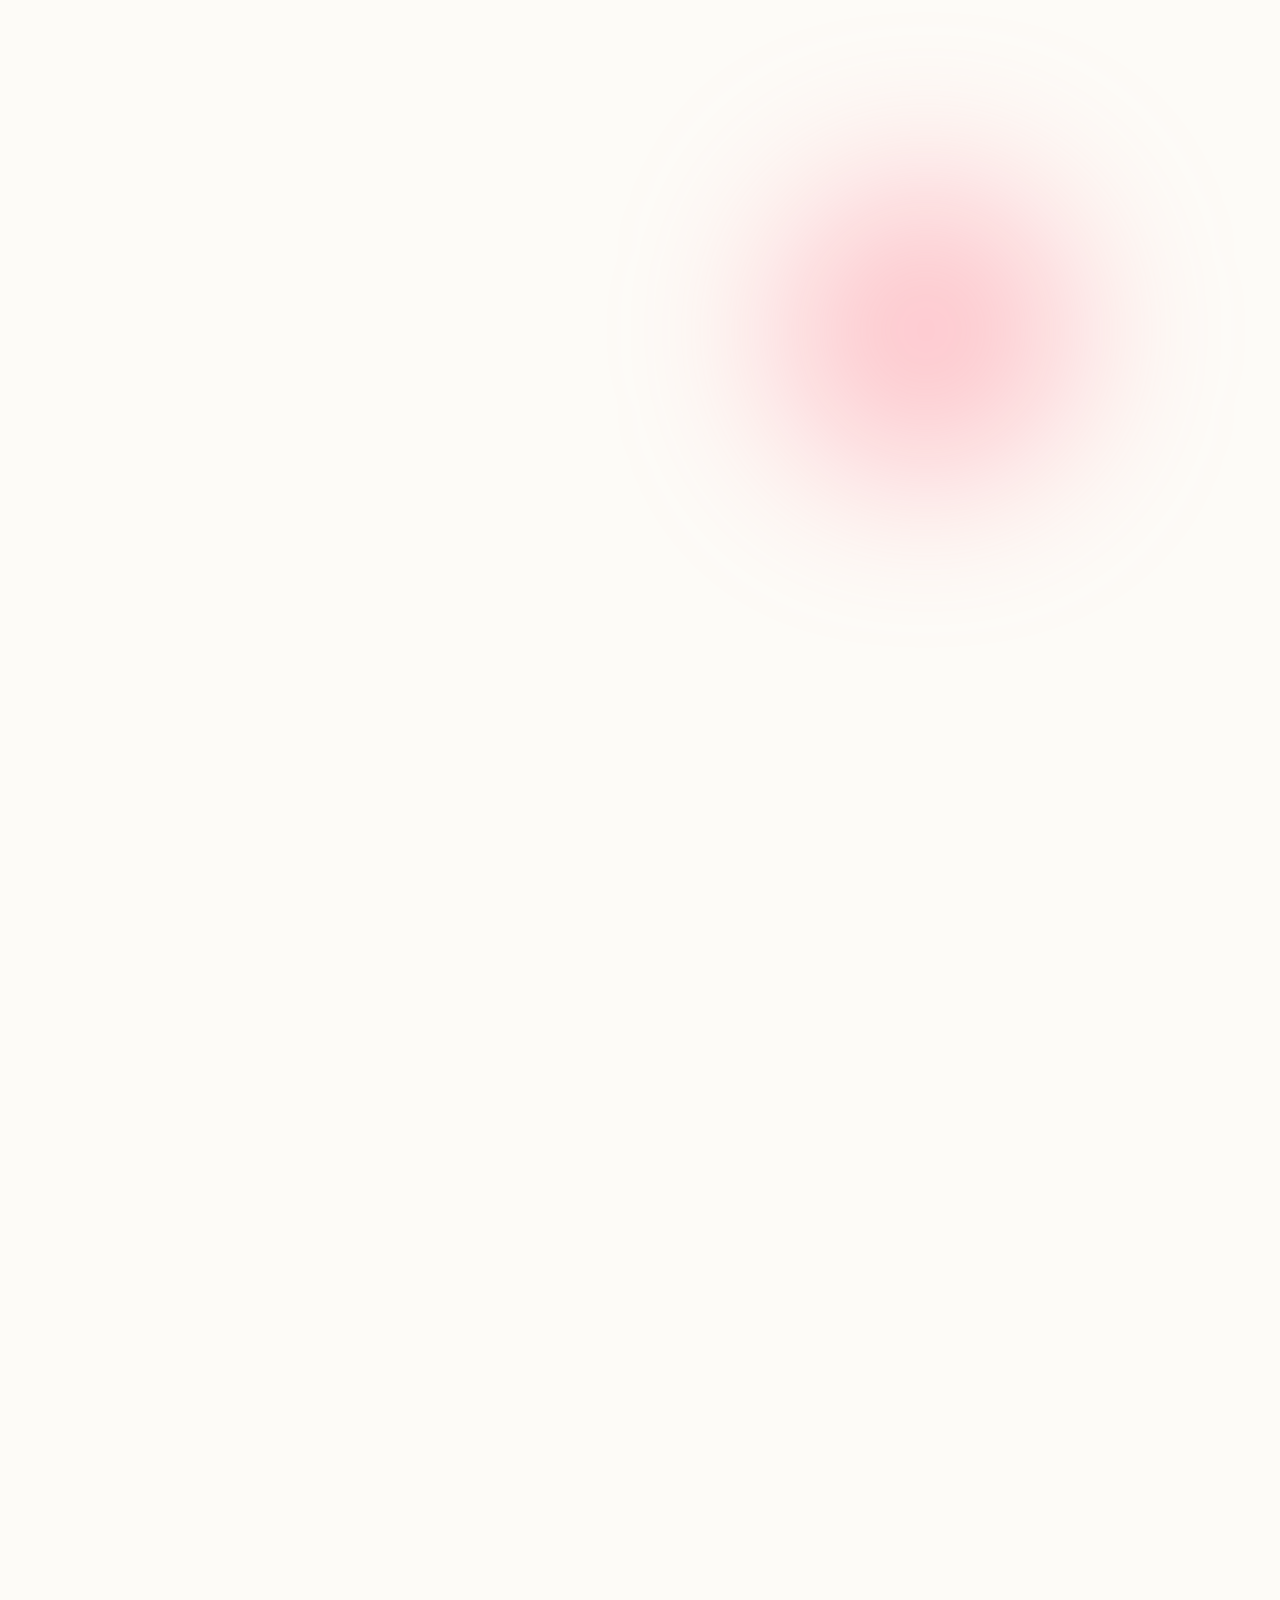
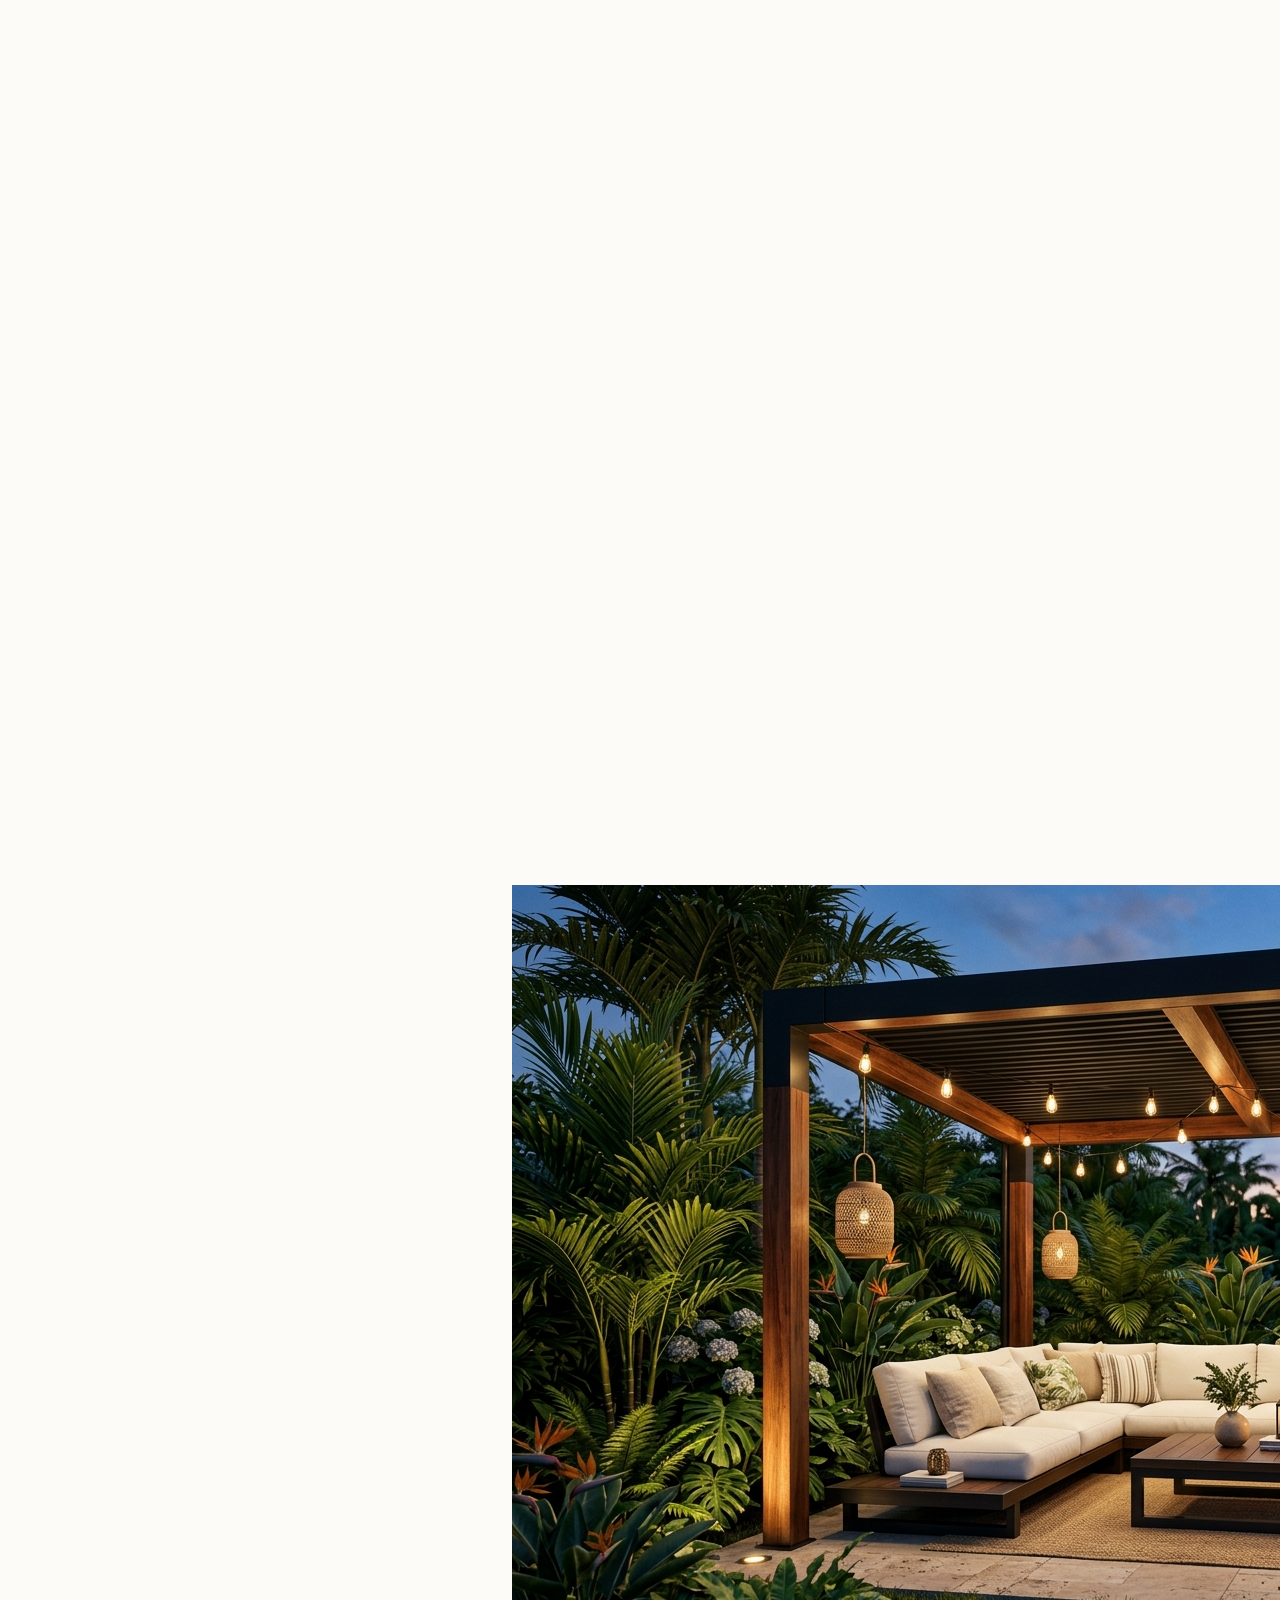
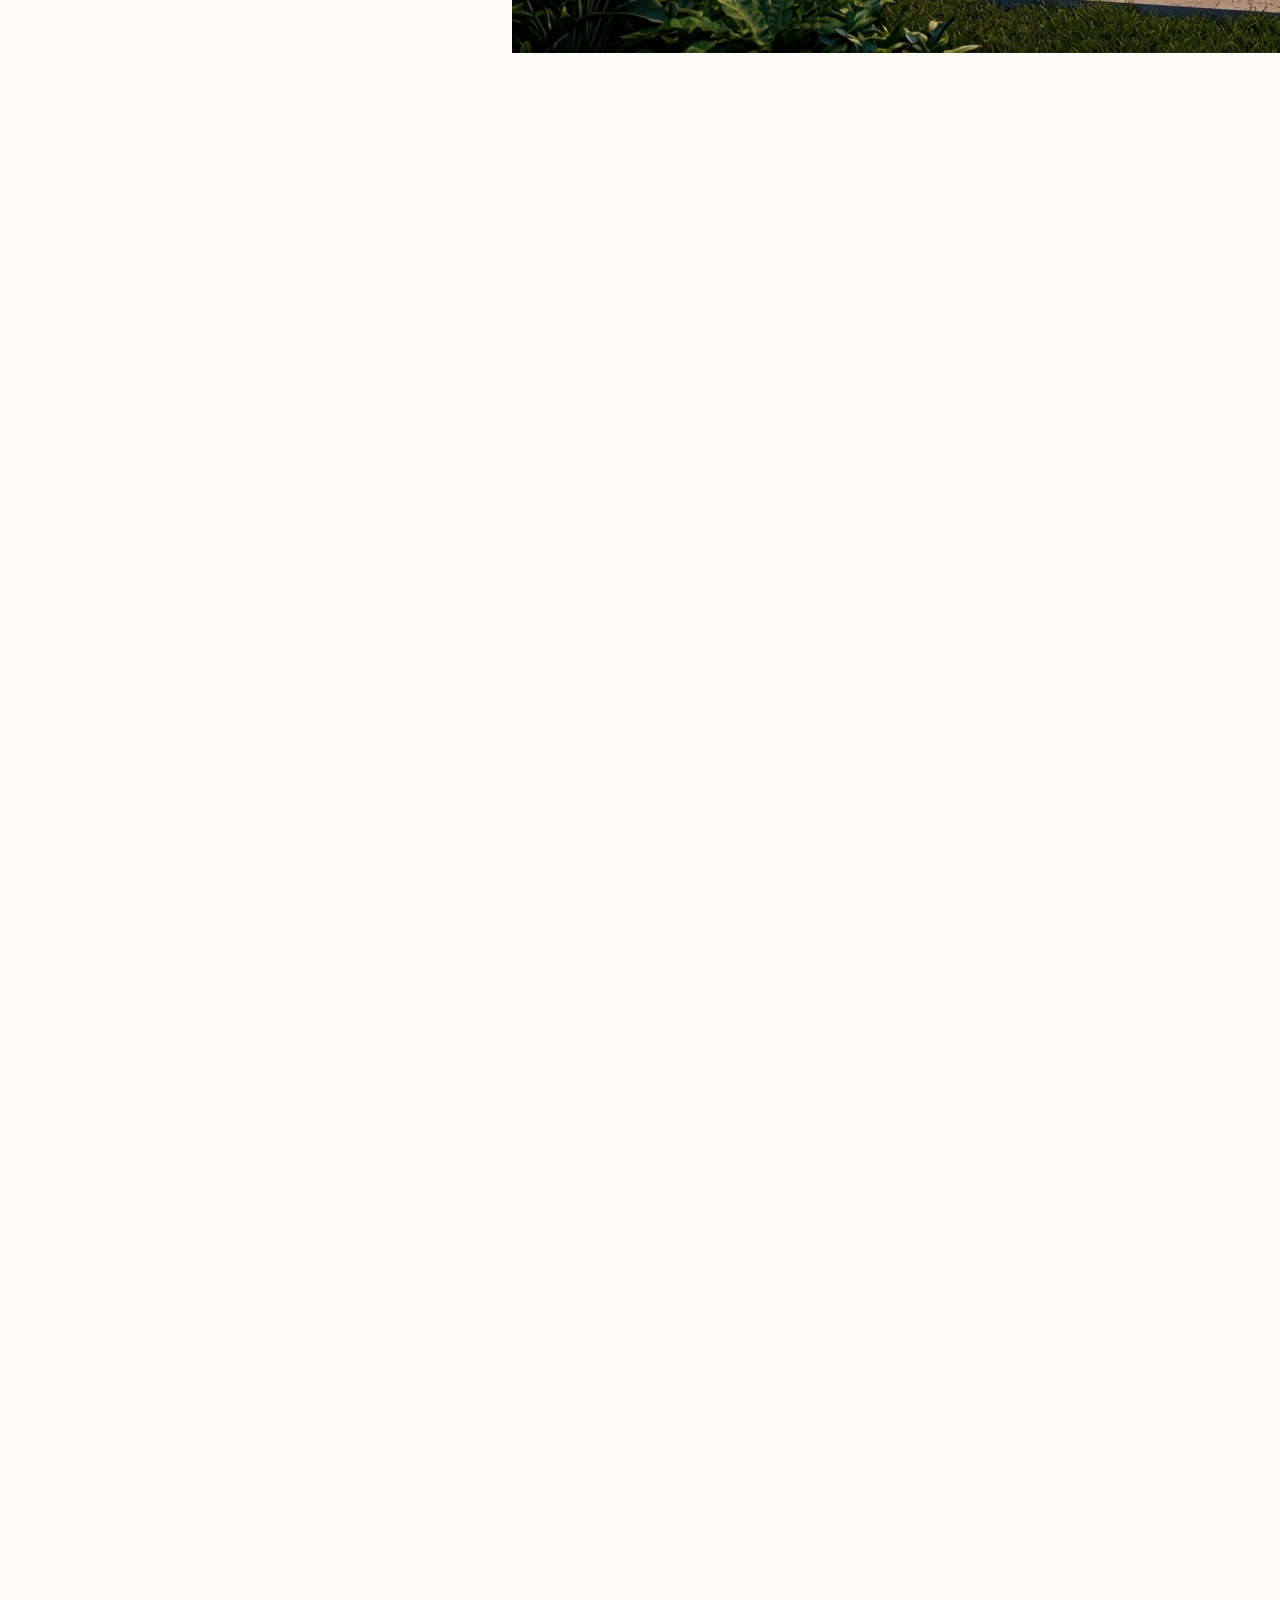
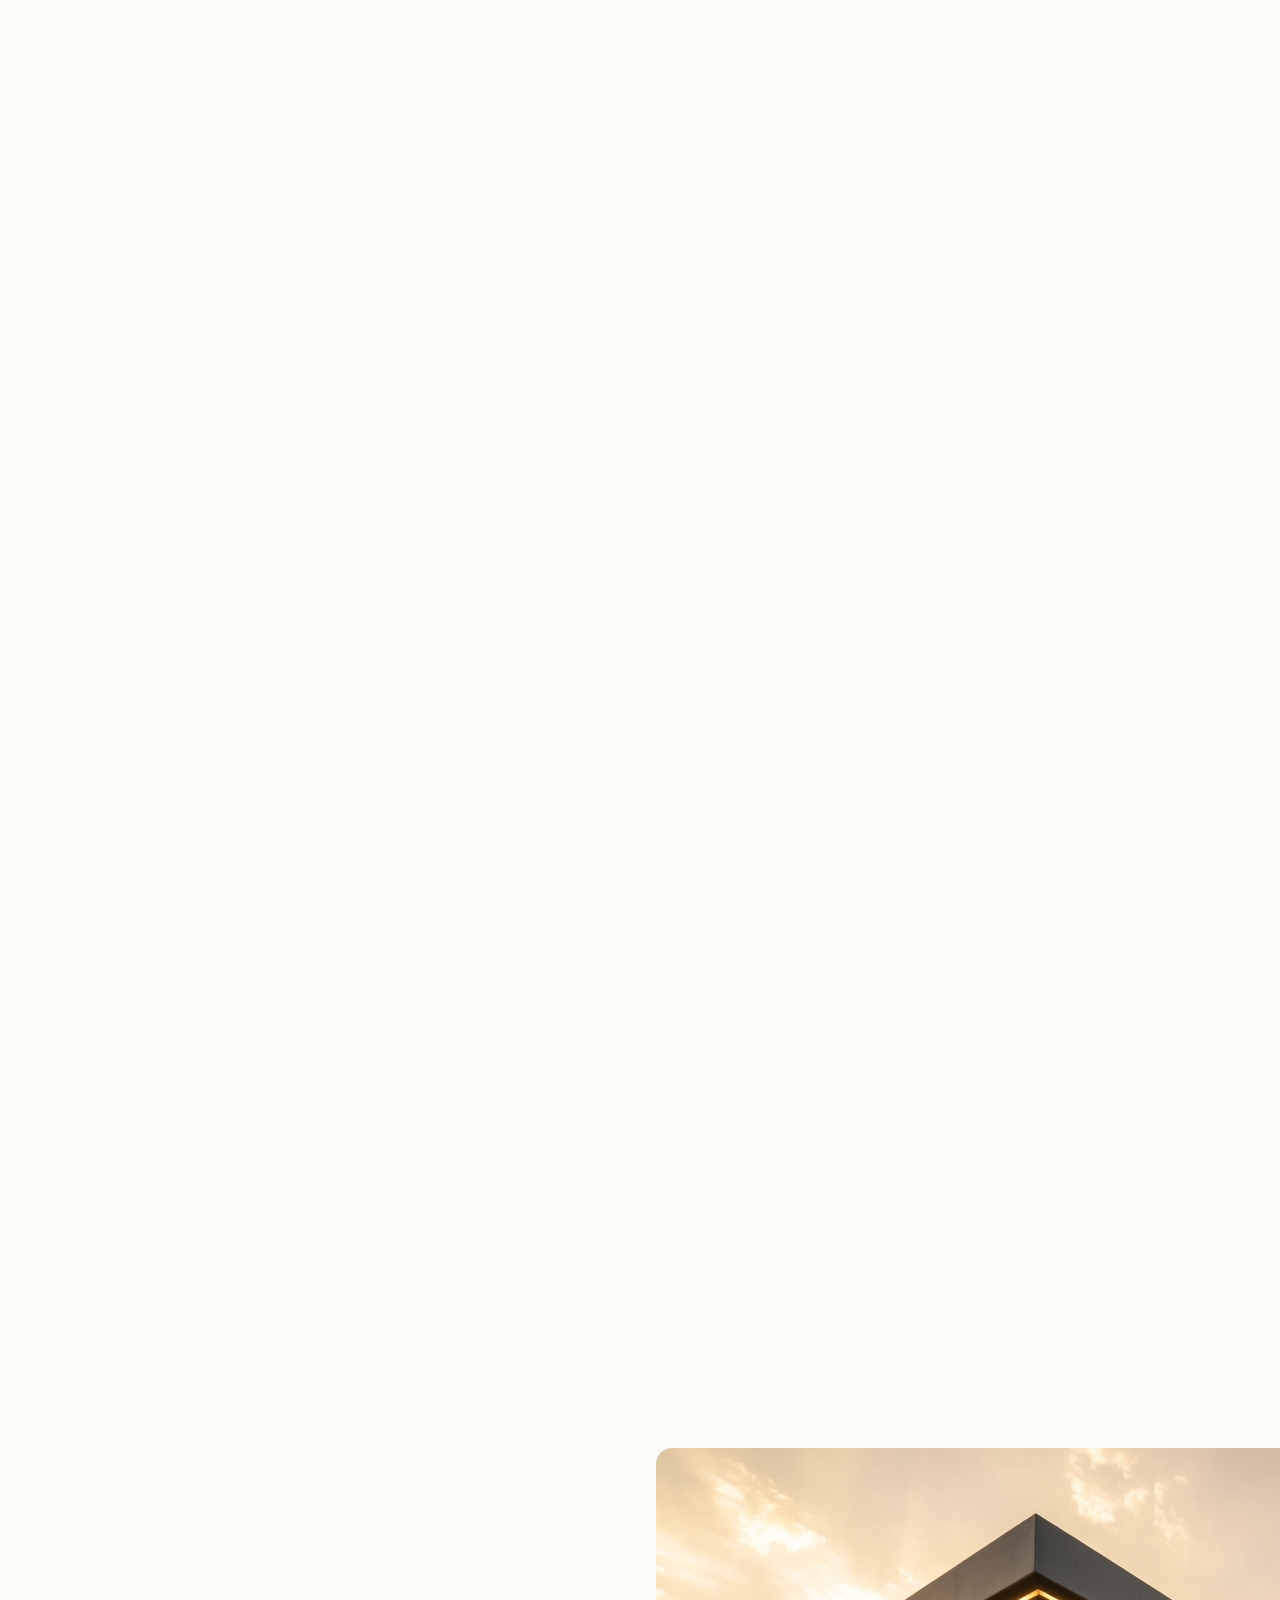
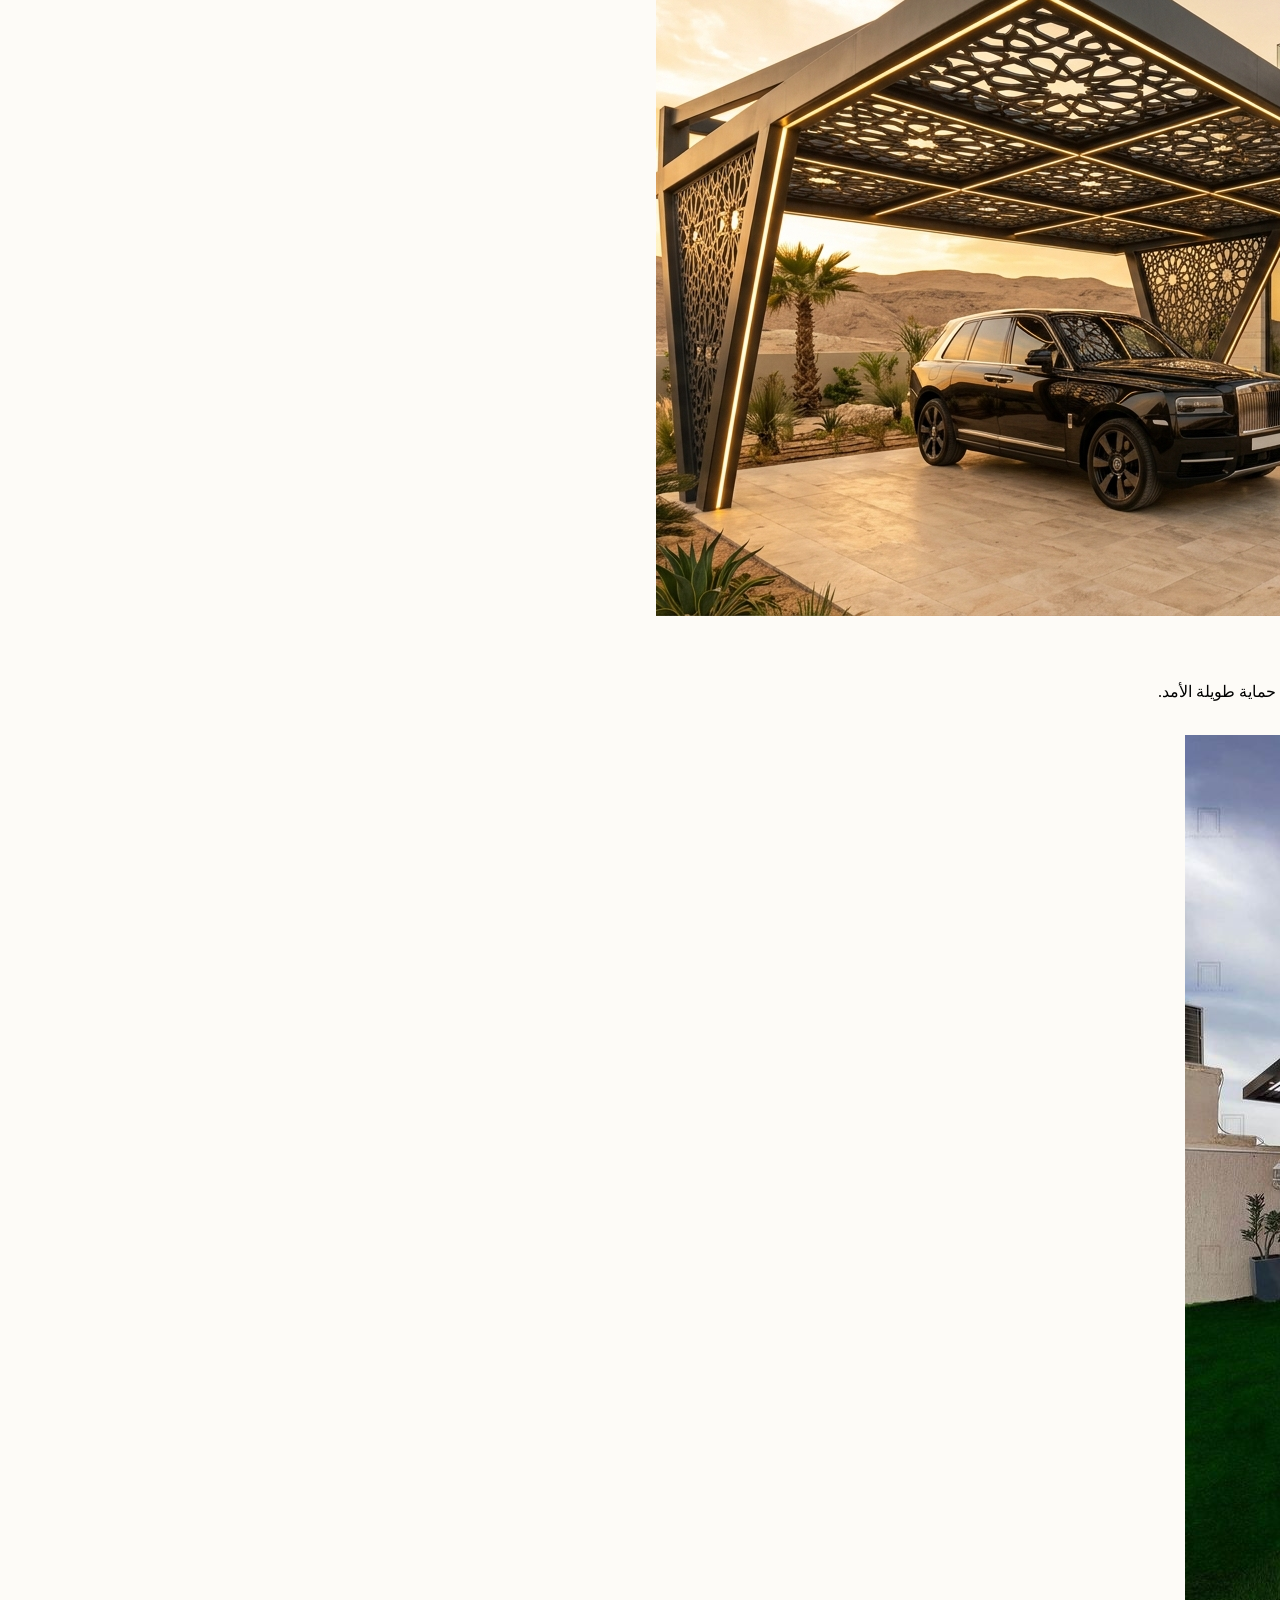
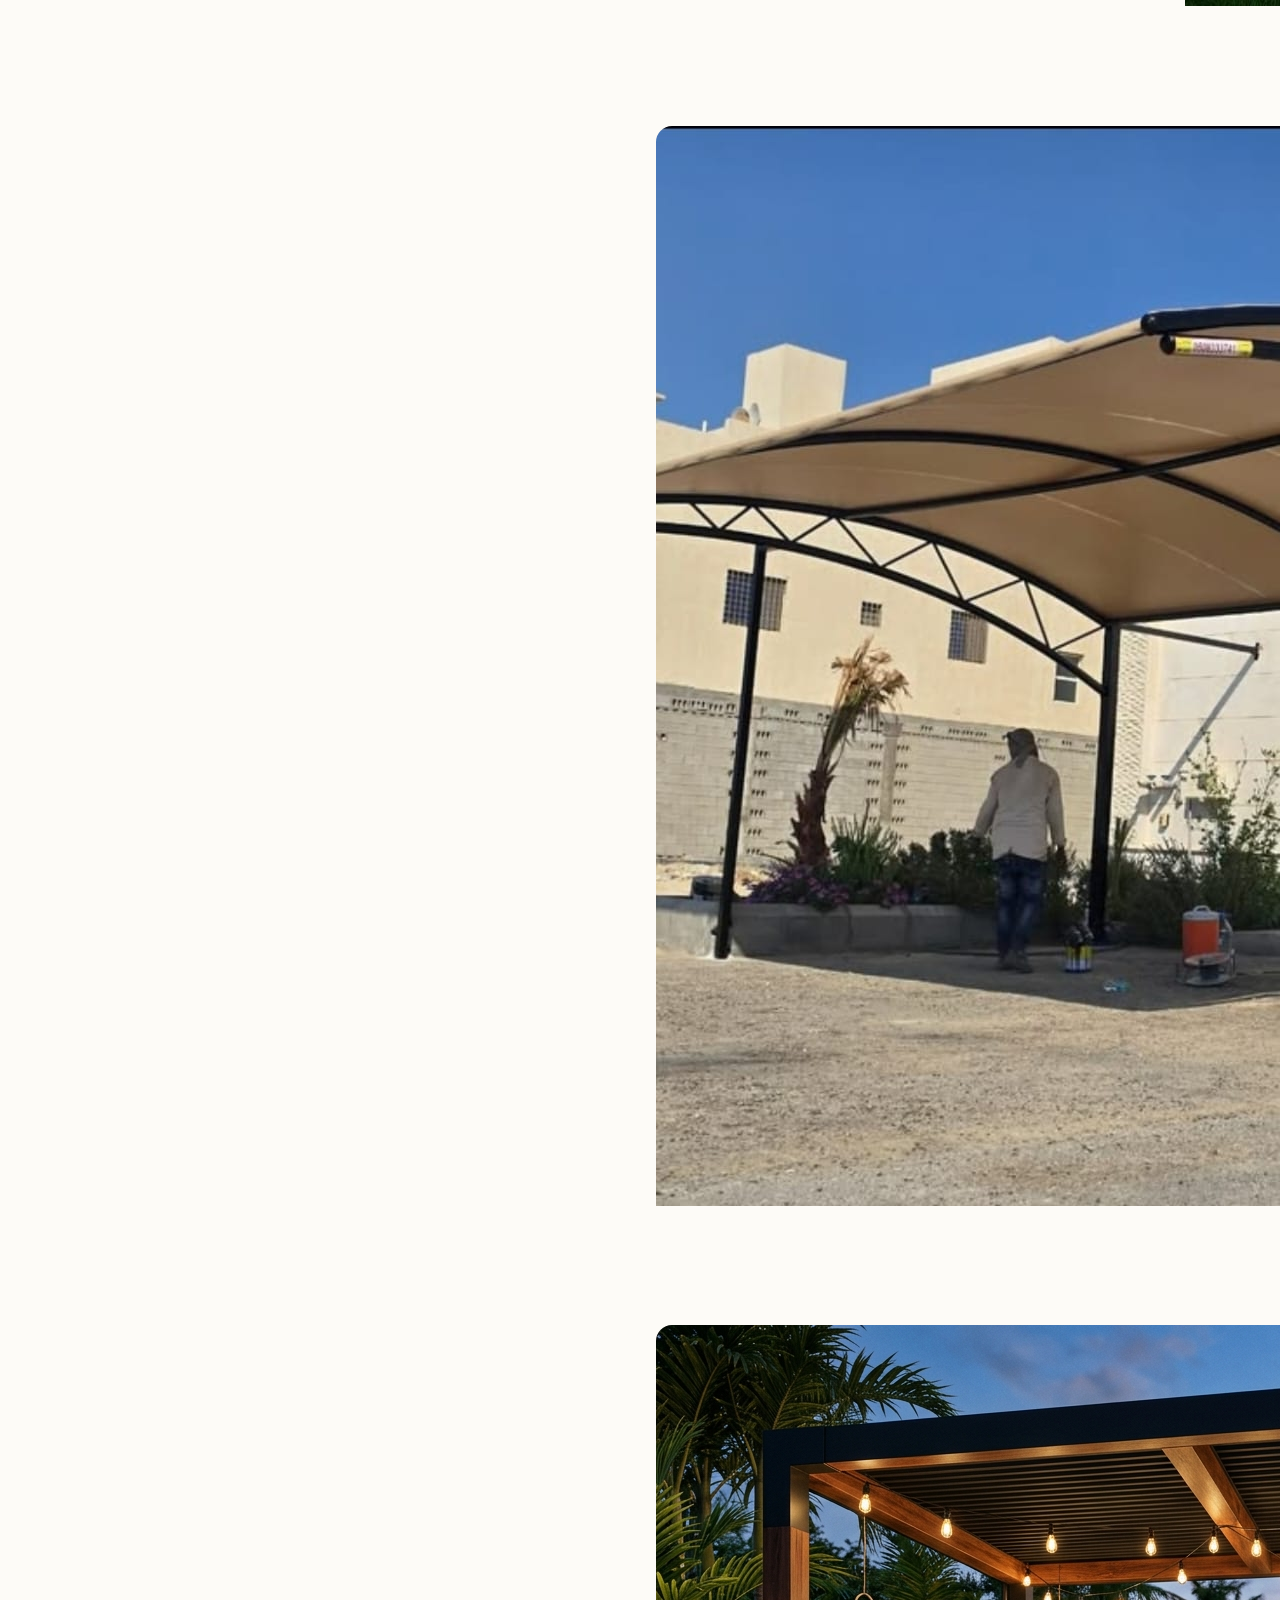
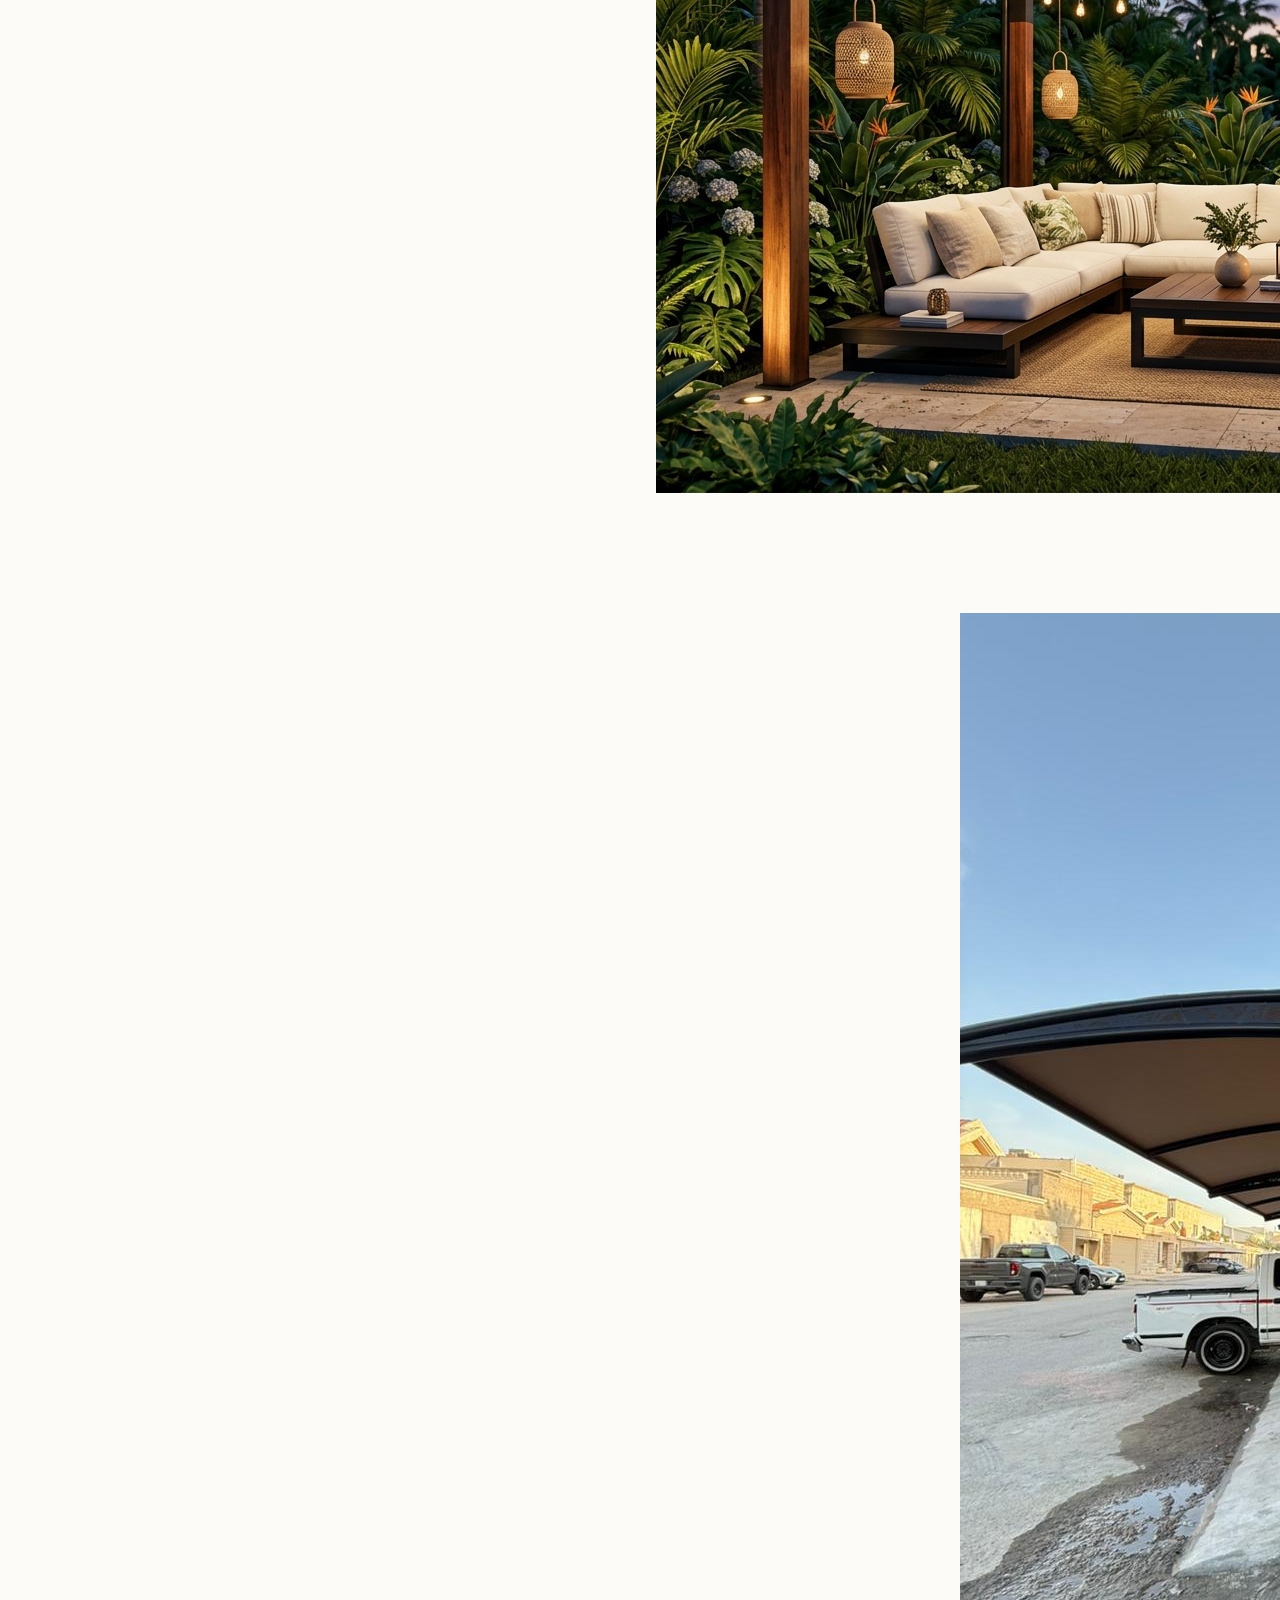
==== commit 159570b5: "feat: update project domain, add VS Code debugging configuration, and implement aesthetic UI animati" ====
--- a/index.html
+++ b/index.html
@@ -6,11 +6,22 @@
   <meta name="viewport" content="width=device-width, initial-scale=1.0">
 
   <!-- ═══════════ SEO & GOOGLE SEARCH OPTIMIZATION ═══════════ -->
-  <title> مظلات وسواتر وهناجر الدمام | مظلات سيارات - عوازل أسطح</title>
+  <title>مظلات وسواتر الدمام الخبر | تركيب مظلات سيارات ومضلات فلل وحدائق</title>
   <meta name="description"
-    content="نقدم خدمات تركيب مظلات السيارات، السواتر، البرجولات، الجلسات الخارجية، والهناجر بأحدث التصاميم وأفضل الخامات المقاومة للحرارة والرطوبة. خبرة طويلة في الدمام والمنطقة الشرقية.">
+    content="أفضل مؤسسة تركيب مظلات وسواتر الدمام والخبر. نغطي جميع أحياء المنطقة الشرقية لخدمات تركيب مظلات سيارات، وتصميم مضلات فلل وحدائق، بأعلى جودة وأفضل الأسعار.">
   <meta name="keywords"
-    content=" المظلات, مظلات سيارات الدمام, سواتر الدمام, هناجر, مقاول بناء, ترميم, برجولات خشبية, عوازل أسطح">
+    content="مظلات وسواتر الدمام, مظلات وسواتر الدمام الخبر, مظلات سيارات, مضلات فلل وحدائق, تركيب مظلات, سواتر الدمام">
+
+  <!-- Twitter Card Data -->
+  <meta name="twitter:card" content="summary_large_image">
+  <meta name="twitter:title" content="مظلات وسواتر الدمام الخبر | تركيب مظلات سيارات ومضلات فلل وحدائق">
+  <meta name="twitter:description"
+    content="أفضل مؤسسة تركيب مظلات وسواتر الدمام والخبر. نغطي جميع أحياء المنطقة الشرقية لخدمات تركيب مظلات سيارات، وتصميم مضلات فلل وحدائق.">
+  <meta name="twitter:image" content="https://muzallatdammam.com/image/10.png">
+
+  <!-- Performance Optimization: Preconnect & Preload Critical Resources -->
+  <link rel="preconnect" href="https://cdn.tailwindcss.com" crossorigin>
+  <link rel="preload" as="image" href="image/10.png" fetchpriority="high">
 
   <!-- Favicons & Site Icon (Critical for Search Results) -->
   <link rel="icon" href="image/10.png" type="image/png">
@@ -20,53 +31,82 @@
   <!-- Google Site Verification -->
   <meta name="google-site-verification" content="KnYJEc9sdW82KlXBd4ILswpR4iHGYszlx1DL3qvRZ0E" />
   <!-- Open Graph / Social Media (Thumbnail Control) -->
+  <meta name="application-name" content="مؤسسة أبو مشاري" />
   <meta property="og:site_name" content="مؤسسة أبو مشاري للمقاولات">
-  <meta property="og:title" content=" مظلات وسواتر وهناجر الدمام | مقاول بناء وترميم">
-  <meta property="og:description" content="أفضل مقاول تركيب مظلات وسواتر وهناجر بجودة عالمية وأسعار تنافسية.">
-  <meta property="og:image" content="https://business.abomeshary.workers.dev/image/10.png">
-  <meta property="og:url" content="https://business.abomeshary.workers.dev/">
+  <meta property="og:title" content="مظلات وسواتر الدمام الخبر | مظلات سيارات ومضلات فلل">
+  <meta property="og:description"
+    content="أفضل مؤسسة تركيب مظلات وسواتر الدمام والخبر. متخصصون في مظلات سيارات ومضلات فلل وحدائق بأعلى جودة.">
+  <meta property="og:image" content="https://muzallatdammam.com/image/10.png">
+  <meta property="og:url" content="https://muzallatdammam.com/">
   <meta property="og:type" content="website">
 
   <!-- Defined Images for Google Search Thumbnails -->
-  <meta name="thumbnail" content="https://business.abomeshary.workers.dev/image/1.jpg">
-  <meta name="thumbnail" content="https://business.abomeshary.workers.dev/image/2.jpg">
-  <meta name="thumbnail" content="https://business.abomeshary.workers.dev/image/3.jpg">
-
-  <link rel="canonical" href="https://business.abomeshary.workers.dev/">
+  <!-- We define exactly ONE primary image so Google knows which one to show in search results -->
+  <meta name="thumbnail" content="https://muzallatdammam.com/image/10.png">
+
+  <!-- PageMap for Google Custom Search & Snippet Thumbnail -->
+  <!--
+  <PageMap>
+    <DataObject type="thumbnail">
+      <Attribute name="src" value="https://muzallatdammam.com/image/10.png"/>
+      <Attribute name="width" value="200"/>
+      <Attribute name="height" value="200"/>
+    </DataObject>
+  </PageMap>
+  -->
+
+  <link rel="canonical" href="https://muzallatdammam.com/">
 
   <!-- JSON-LD Schema Markup (Structured Data) -->
   <script type="application/ld+json">
-  {
-    "@context": "https://schema.org",
-    "@type": "Organization",
-    "name": "مؤسسة أبو مشاري للمقاولات",
-    "alternateName": "أبو مشاري للمظلات",
-    "url": "https://business.abomeshary.workers.dev/",
-    "logo": "https://business.abomeshary.workers.dev/image/10.png",
-    "image": "https://business.abomeshary.workers.dev/image/1.jpg",
-    "contactPoint": {
-      "@type": "ContactPoint",
+  [
+    {
+      "@context": "https://schema.org",
+      "@type": "WebSite",
+      "name": "مظلات وسواتر الدمام الخبر",
+      "alternateName": "تركيب مظلات سيارات ومضلات فلل وحدائق",
+      "url": "https://muzallatdammam.com/",
+      "image": "https://muzallatdammam.com/image/10.png"
+    },
+    {
+      "@context": "https://schema.org",
+      "@type": "LocalBusiness",
+      "name": "مظلات وسواتر الدمام",
+      "alternateName": "مظلات وسواتر الدمام الخبر",
+      "description": "أفضل مقاول لتركيب مظلات وسواتر الدمام والخبر، تنفيذ مظلات سيارات، مضلات فلل، سواتر ومظلات حدائق بأعلى جودة.",
+      "url": "https://muzallatdammam.com/",
+      "logo": "https://muzallatdammam.com/image/10.png",
+      "image": "https://muzallatdammam.com/image/10.png",
       "telephone": "+966559568640",
-      "contactType": "customer service",
-      "areaServed": "SA",
-      "availableLanguage": "Arabic"
+      "address": {
+        "@type": "PostalAddress",
+        "addressLocality": "الدمام",
+        "addressRegion": "المنطقة الشرقية",
+        "addressCountry": "SA"
+      },
+      "areaServed": [
+        "الدمام",
+        "الخبر",
+        "الظهران",
+        "المنطقة الشرقية"
+      ],
+      "priceRange": "$$"
     }
-  }
+  ]
   </script>
+
 
   <script type="application/ld+json">
   {
     "@context": "https://schema.org",
     "@type": "LocalBusiness",
-    "name": "مؤسسة أبو مشاري للمقاولات والمظلات",
+    "name": "مؤسسة أبو مشاري - مظلات وسواتر الدمام",
     "image": [
-      "https://business.abomeshary.workers.dev/image/1.jpg",
-      "https://business.abomeshary.workers.dev/image/2.jpg",
-      "https://business.abomeshary.workers.dev/image/3.jpg"
+      "https://muzallatdammam.com/image/10.png"
     ],
     "description": "متخصصون في تركيب مظلات السيارات، البرجولات، السواتر والهناقر بأعلى جودة في الدمام.",
     "telephone": "+966559568640",
-    "url": "https://business.abomeshary.workers.dev/",
+    "url": "https://muzallatdammam.com/",
     "address": {
       "@type": "PostalAddress",
       "streetAddress": "الدمام",
@@ -123,13 +163,81 @@
     }
 
     .text-gradient {
-      background: linear-gradient(135deg, #D4AF37 0%, #AA8529 100%);
+      background: linear-gradient(270deg, #ff7eb3, #ff758c, #6a11cb, #2575fc);
+      background-size: 400% 400%;
       -webkit-background-clip: text;
       -webkit-text-fill-color: transparent;
+      animation: gradientFlow 8s ease infinite;
     }
 
+    .custom-hero-gradient {
+      background: linear-gradient(270deg, #ffffff, #4F46E5, #D4AF37, #9ca3af, #ffffff);
+      background-size: 500% 500%;
+      -webkit-background-clip: text;
+      -webkit-text-fill-color: transparent;
+      animation: gradientFlow 4s ease infinite;
+    }
+
+    @keyframes gradientFlow {
+      0% {
+        background-position: 0% 50%;
+      }
+
+      50% {
+        background-position: 100% 50%;
+      }
+
+      100% {
+        background-position: 0% 50%;
+      }
+    }
+
+    @keyframes colorFlowDark {
+      0% {
+        color: #0B132B;
+      }
+
+      33% {
+        color: #4c1d95;
+      }
+
+      66% {
+        color: #1e3a8a;
+      }
+
+      100% {
+        color: #0B132B;
+      }
+    }
+
+    @keyframes colorFlowLight {
+      0% {
+        color: #ffffff;
+      }
+
+      33% {
+        color: #ffd6e0;
+      }
+
+      66% {
+        color: #dbeafe;
+      }
+
+      100% {
+        color: #ffffff;
+      }
+    }
+
+    .text-brand-dark {
+      animation: colorFlowDark 15s ease-in-out infinite;
+    }
+
+    .text-white {
+      animation: colorFlowLight 15s ease-in-out infinite;
+    }
+
     .bg-gradient-premium {
-      background: linear-gradient(135deg, #0B132B 0%, #1A2744 100%);
+      background: linear-gradient(135deg, #0B132B 0%, #3b0764 100%);
     }
 
     .glass-card {
@@ -143,10 +251,9 @@
 <body class="text-brand-dark font-cairo min-h-screen flex flex-col">
 
   <!-- ═══════════ HEADER ═══════════ -->
-  <!-- Header is now sticky and solid, not overlapping the hero image -->
   <header id="main-header"
-    class="sticky top-0 right-0 left-0 z-50 bg-white shadow-md border-b border-gray-100 transition-all duration-300">
-    <div class="container mx-auto px-4 flex items-center justify-between h-20">
+    class="fixed top-4 right-0 left-0 z-50 mx-auto w-[95%] max-w-7xl rounded-[2rem] bg-white/85 backdrop-blur-xl shadow-premium border border-white/50 transition-all duration-500">
+    <div class="container mx-auto px-6 md:px-10 flex items-center justify-between h-20">
 
       <!-- Logo -->
       <a href="#hero" class="flex items-center gap-4 group desktop-nav-link">
@@ -155,7 +262,7 @@
           <i data-lucide="wrench" class="w-6 h-6 text-brand-gold"></i>
         </div>
         <div class="hidden sm:flex flex-col justify-center">
-          <span class="text-brand-dark font-black text-xl leading-tight tracking-tight">أبو مشاري</span>
+          <span class="text-brand-dark font-bold text-xl leading-tight tracking-tight">أبو مشاري</span>
           <p class="text-brand-gold text-xs font-bold tracking-wide">للمقاولات والمظلات</p>
         </div>
       </a>
@@ -213,7 +320,7 @@
           <i data-lucide="wrench" class="w-5 h-5 text-brand-gold"></i>
         </div>
         <div>
-          <h2 class="text-brand-dark font-black text-lg leading-tight">أبو مشاري</h2>
+          <h2 class="text-brand-dark font-bold text-lg leading-tight">أبو مشاري</h2>
         </div>
       </div>
       <button id="close-menu-btn"
@@ -292,717 +399,758 @@
     </div>
   </div>
 
-  <!-- ═══════════ HERO SECTION ═══════════ -->
-  <!-- Hero now has a defined height so it sits nicely BELOW the sticky header -->
-  <section id="hero" class="relative flex items-center justify-center overflow-hidden"
-    style="min-height: calc(100vh - 80px);">
-    <!-- Background Image -->
-    <div class="absolute inset-0 w-full h-full">
-      <!-- We load image/2.jpg as requested -->
-      <img src="image/10.png" alt="مظلة سيارات" class="w-full h-full object-cover">
+  <!-- ═══════════ MAIN CONTENT ═══════════ -->
+  <main>
+
+    <!-- ═══════════ HERO SECTION ═══════════ -->
+    <section id="hero" class="relative flex items-center justify-center overflow-hidden min-h-screen">
+      <!-- Background Image -->
+      <div class="absolute inset-0 w-full h-full">
+        <!-- We load image/10.png as requested -->
+        <img src="image/10.png" alt="تركيب مظلات سيارات وسواتر وهناجر" class="w-full h-full object-cover"
+          fetchpriority="high">
+      </div>
+
+      <!-- Premium Dark Overlay -->
+      <div class="absolute inset-0 bg-gradient-to-b from-brand-dark/70 via-brand-dark/40 to-brand-dark/95 z-10"></div>
+
+      <!-- Glowing Orbs removed as requested -->
+
+      <!-- Content -->
+      <div class="relative z-20 container mx-auto px-4 text-center py-20 flex flex-col items-center justify-center">
+        <div class="fade-up max-w-4xl flex flex-col items-center">
+          <div
+            class="inline-flex items-center gap-2 bg-white/10 backdrop-blur-md rounded-full px-4 py-2 mb-8 border border-white/10 shadow-lg">
+            <i data-lucide="star" class="w-4 h-4 text-brand-gold fill-brand-gold"></i>
+            <span class="text-white/90 text-sm font-bold tracking-wide">أكثر من 15 عاماً من الخبرة والتميز</span>
+          </div>
+
+          <h1
+            class="fade-up stagger-1 text-3xl sm:text-4xl md:text-5xl lg:text-6xl font-bold leading-[1.4] mb-8 drop-shadow-lg tracking-wide">
+            <span class="custom-hero-gradient" style="font-weight: 900;">مظلات وسواتر الدمام </span>
+            <span
+              class="dynamic-color block mt-4 text-2xl sm:text-3xl md:text-4xl font-light text-[#D4AF37] tracking-[0.2em] drop-shadow-md">بأعلى
+              معايير الفخامة</span>
+          </h1>
+
+          <div class="fade-up stagger-2 min-h-[5rem] sm:min-h-[4rem] flex items-center justify-center mb-12">
+            <p class="text-lg sm:text-xl md:text-2xl text-white/80 leading-relaxed font-medium drop-shadow-md">
+              <span id="typed-text"></span>
+            </p>
+          </div>
+
+          <div class="fade-up stagger-3 flex flex-col sm:flex-row items-center justify-center gap-4 w-full sm:w-auto">
+            <a href="https://wa.me/966559568640?text=السلام%20عليكم،%20أرغب%20في%20الاستفسار%20عن%20خدماتكم"
+              target="_blank" class="w-full sm:w-auto">
+              <button
+                class="btn-shine w-full sm:w-auto flex items-center justify-center bg-gradient-to-r from-[#D4AF37] to-[#C5A880] hover:from-[#C5A880] hover:to-[#AA8529] text-white rounded-full px-10 py-4 text-lg font-bold shadow-[0_10px_30px_rgba(212,175,55,0.3)] gap-3 transition-all duration-300 hover:-translate-y-1">
+                اطلب استشارة مجانية
+                <i data-lucide="arrow-left" class="w-5 h-5"></i>
+              </button>
+            </a>
+            <a href="#gallery" class="desktop-nav-link w-full sm:w-auto">
+              <button
+                class="w-full sm:w-auto flex items-center justify-center bg-white/5 hover:bg-white/15 text-white border border-white/20 hover:border-brand-gold/50 rounded-2xl px-8 py-5 text-lg font-bold backdrop-blur-sm gap-3 transition-all hover:-translate-y-1">
+                تصفح أعمالنا
+              </button>
+            </a>
+          </div>
+        </div>
+      </div>
+
+      <!-- Animated Mouse Scroll Indicator -->
+      <div
+        class="absolute bottom-10 left-1/2 transform -translate-x-1/2 z-30 fade-up stagger-4 hidden md:flex flex-col items-center gap-2 cursor-pointer"
+        onclick="document.getElementById('about').scrollIntoView({behavior: 'smooth'})">
+        <span
+          class="text-white/60 text-xs font-bold uppercase tracking-widest hover:text-brand-gold transition-colors">اكتشف
+          المزيد</span>
+        <div class="mouse-indicator">
+          <div class="mouse-wheel"></div>
+        </div>
+      </div>
+    </section>
+
+    <!-- ═══════════ ABOUT SECTION ═══════════ -->
+    <section id="about" class="py-16 md:py-24 bg-[#FAFAFA] relative overflow-hidden">
+      <!-- Subtle Dynamic Orbs -->
+      <div class="glowing-orb orb-2 dynamic-color opacity-10"></div>
+
+      <div class="absolute top-0 right-0 w-64 h-64 bg-brand-gold/5 rounded-full blur-3xl pointer-events-none"></div>
+
+      <div class="container mx-auto px-4 relative">
+        <div class="max-w-4xl mx-auto text-center mb-16">
+          <div class="fade-up">
+            <span class="inline-block text-brand-gold font-bold text-sm tracking-widest mb-4 uppercase">
+              من نحن
+            </span>
+          </div>
+          <h3 class="fade-up stagger-1 text-4xl sm:text-5xl font-bold text-brand-dark mb-6 leading-tight">
+            دقة لا تُضاهى
+            <span class="text-gradient dynamic-color"> والتزام لا يتزعزع</span>
+          </h3>
+          <div
+            class="fade-up stagger-2 w-20 h-1.5 bg-gradient-to-r from-[#D4AF37] to-[#C5A880] rounded-full mx-auto mb-8">
+          </div>
+          <p class="fade-up stagger-3 text-xl text-brand-dark/70 leading-relaxed max-w-3xl mx-auto font-medium">
+            في <strong class="text-brand-dark font-bold">أبو مشاري للمقاولات والمظلات</strong>، نؤمن بأن كل مشروع هو
+            تحفة فنية تعكس ذوق عميلنا. نقدم حلول ظل فاخرة تجمع بين الأناقة والقوة، من مظلات
+            السيارات بتصاميم قص الليزر الفريدة، إلى البرجولات الخشبية والحديدية الأنيقة، والسواتر
+            التي تضمن خصوصيتكم.
+          </p>
+        </div>
+
+        <div class="grid grid-cols-1 md:grid-cols-2 lg:grid-cols-4 gap-6">
+          <!-- Feature 1 -->
+          <div
+            class="fade-up stagger-3 flex flex-col items-center text-center gap-4 p-8 rounded-3xl bg-brand-light shadow-premium hover:shadow-premium-hover transition-shadow border border-gray-100">
+            <div
+              class="w-16 h-16 rounded-2xl bg-white shadow-md flex items-center justify-center text-brand-gold float-animation">
+              <i data-lucide="zap" class="w-8 h-8"></i>
+            </div>
+            <h4 class="text-brand-dark font-bold text-xl">تنفيذ سريع</h4>
+            <p class="text-gray-500 text-sm font-medium">نلتزم بالوقت المحدد دون مساومة على الجودة.</p>
+          </div>
+          <!-- Feature 2 -->
+          <div
+            class="fade-up stagger-4 flex flex-col items-center text-center gap-4 p-8 rounded-3xl bg-brand-light shadow-premium hover:shadow-premium-hover transition-shadow border border-gray-100">
+            <div
+              class="w-16 h-16 rounded-2xl bg-white shadow-md flex items-center justify-center text-brand-gold float-animation">
+              <i data-lucide="shield-check" class="w-8 h-8"></i>
+            </div>
+            <h4 class="text-brand-dark font-bold text-xl">ضمان حقيقي</h4>
+            <p class="text-gray-500 text-sm font-medium">نقدم ضمان يمتد لسنوات على كافة أعمالنا.</p>
+          </div>
+          <!-- Feature 3 -->
+          <div
+            class="fade-up stagger-5 flex flex-col items-center text-center gap-4 p-8 rounded-3xl bg-brand-light shadow-premium hover:shadow-premium-hover transition-shadow border border-gray-100">
+            <div
+              class="w-16 h-16 rounded-2xl bg-white shadow-md flex items-center justify-center text-brand-gold float-animation">
+              <i data-lucide="star" class="w-8 h-8"></i>
+            </div>
+            <h4 class="text-brand-dark font-bold text-xl">جودة عالية</h4>
+            <p class="text-gray-500 text-sm font-medium">استخدام أفضل الخامات المطابقة للمواصفات.</p>
+          </div>
+          <!-- Feature 4 -->
+          <div
+            class="fade-up stagger-6 flex flex-col items-center text-center gap-4 p-8 rounded-3xl bg-brand-light shadow-premium hover:shadow-premium-hover transition-shadow border border-gray-100">
+            <div
+              class="w-16 h-16 rounded-2xl bg-white shadow-md flex items-center justify-center text-brand-gold float-animation">
+              <i data-lucide="gem" class="w-8 h-8"></i>
+            </div>
+            <h4 class="text-brand-dark font-bold text-xl">أسعار تنافسية</h4>
+            <p class="text-gray-500 text-sm font-medium">أسعار مدروسة تناسب جميع الفئات والميزانيات.</p>
+          </div>
+        </div>
+      </div>
+    </section>
+
+    <!-- ═══════════ SERVICES SECTION ═══════════ -->
+    <section id="services" class="py-16 md:py-24 bg-white relative overflow-hidden">
+      <!-- Subtle Dynamic Orbs -->
+      <div class="glowing-orb orb-1 dynamic-color opacity-[0.05]"></div>
+
+      <div class="container mx-auto px-4 relative z-10">
+        <div class="flex flex-col md:flex-row md:items-end justify-between mb-16 gap-6">
+          <div>
+            <span class="fade-up inline-block text-brand-gold font-bold text-sm tracking-widest mb-4 uppercase">
+              خدماتنا الاحترافية
+            </span>
+            <h3 class="fade-up stagger-1 text-4xl sm:text-5xl font-bold text-brand-dark leading-tight">
+              حلول متكاملة
+              <span class="text-gradient dynamic-color"> لكل احتياجاتكم</span>
+            </h3>
+          </div>
+          <div class="fade-up stagger-2 hidden md:block">
+            <a href="#contact"
+              class="desktop-nav-link text-brand-dark font-bold border-b-2 border-brand-gold hover:text-brand-gold transition-colors pb-1">احجز
+              خدمتك الآن</a>
+          </div>
+        </div>
+
+        <div class="grid grid-cols-1 md:grid-cols-2 lg:grid-cols-4 gap-8">
+          <!-- Service 1 -->
+          <div
+            class="group bg-white rounded-3xl overflow-hidden shadow-premium hover:shadow-premium-hover transition-all duration-300 border border-gray-100 fade-up stagger-1">
+            <div class="relative h-64 overflow-hidden">
+              <img src="image/6.jpg" alt="تصميم وتركيب مظلات سيارات احترافية" loading="lazy"
+                class="w-full h-full object-cover group-hover:scale-105 transition-transform duration-700">
+              <div class="absolute inset-0 bg-gradient-to-t from-brand-dark/80 to-transparent opacity-80"></div>
+              <div
+                class="absolute bottom-5 right-5 w-14 h-14 rounded-2xl bg-brand-gold/90 backdrop-blur-md flex items-center justify-center shadow-lg">
+                <i data-lucide="car" class="w-7 h-7 text-white"></i>
+              </div>
+            </div>
+            <div class="p-8">
+              <h4 class="text-2xl font-bold text-brand-dark mb-3 group-hover:text-brand-gold transition-colors">مظلات
+                سيارات</h4>
+              <p class="text-gray-500 font-medium leading-relaxed">مظلات بقماش كوري فاخر وتصاميم قص ليزر دقيقة مع إطارات
+                معدنية مقاومة للصدأ.</p>
+            </div>
+          </div>
+
+          <!-- Service 2 -->
+          <div
+            class="group bg-white rounded-3xl overflow-hidden shadow-premium hover:shadow-premium-hover transition-all duration-300 border border-gray-100 fade-up stagger-2">
+            <div class="relative h-64 overflow-hidden">
+              <img src="image/10.png" alt="تصميم برجولات خشبية وحديدية للحدائق والأسطح" loading="lazy"
+                class="w-full h-full object-cover group-hover:scale-105 transition-transform duration-700">
+              <div class="absolute inset-0 bg-gradient-to-t from-brand-dark/80 to-transparent opacity-80"></div>
+              <div
+                class="absolute bottom-5 right-5 w-14 h-14 rounded-2xl bg-brand-gold/90 backdrop-blur-md flex items-center justify-center shadow-lg">
+                <i data-lucide="tree-pine" class="w-7 h-7 text-white"></i>
+              </div>
+            </div>
+            <div class="p-8">
+              <h4 class="text-2xl font-bold text-brand-dark mb-3 group-hover:text-brand-gold transition-colors">برجولات
+                حدائق</h4>
+              <p class="text-gray-500 font-medium leading-relaxed">برجولات خشبية وحديدية بتصاميم عصرية تناسب الحدائق
+                والأسطح والمساحات المفتوحة.</p>
+            </div>
+          </div>
+
+          <!-- Service 3 -->
+          <div
+            class="group bg-white rounded-3xl overflow-hidden shadow-premium hover:shadow-premium-hover transition-all duration-300 border border-gray-100 fade-up stagger-3">
+            <div class="relative h-64 overflow-hidden">
+              <img src="image/11.png" alt="تركيب سواتر خصوصية عالية الجودة" loading="lazy"
+                class="w-full h-full object-cover group-hover:scale-105 transition-transform duration-700">
+              <div class="absolute inset-0 bg-gradient-to-t from-brand-dark/80 to-transparent opacity-80"></div>
+              <div
+                class="absolute bottom-5 right-5 w-14 h-14 rounded-2xl bg-brand-gold/90 backdrop-blur-md flex items-center justify-center shadow-lg">
+                <i data-lucide="shield" class="w-7 h-7 text-white"></i>
+              </div>
+            </div>
+            <div class="p-8">
+              <h4 class="text-2xl font-bold text-brand-dark mb-3 group-hover:text-brand-gold transition-colors">سواتر
+                خصوصية</h4>
+              <p class="text-gray-500 font-medium leading-relaxed">سواتر عالية الجودة لخصوصية الفلل والمنازل بمواد متينة
+                وتصاميم أنيقة.</p>
+            </div>
+          </div>
+
+          <!-- Service 4 -->
+          <div
+            class="group bg-white rounded-3xl overflow-hidden shadow-premium hover:shadow-premium-hover transition-all duration-300 border border-gray-100 fade-up stagger-4">
+            <div class="relative h-64 overflow-hidden">
+              <img src="image/2.jpg" alt="بناء وتصميم هناقر ومستودعات ومقاولات عامة" loading="lazy"
+                class="w-full h-full object-cover group-hover:scale-105 transition-transform duration-700">
+              <div class="absolute inset-0 bg-gradient-to-t from-brand-dark/80 to-transparent opacity-80"></div>
+              <div
+                class="absolute bottom-5 right-5 w-14 h-14 rounded-2xl bg-brand-gold/90 backdrop-blur-md flex items-center justify-center shadow-lg">
+                <i data-lucide="home" class="w-7 h-7 text-white"></i>
+              </div>
+            </div>
+            <div class="p-8">
+              <h4 class="text-2xl font-bold text-brand-dark mb-3 group-hover:text-brand-gold transition-colors">هناقر
+                ومقاولات</h4>
+              <p class="text-gray-500 font-medium leading-relaxed">هناقر متينة وعوازل أسطح احترافية ومقاولات عامة بأعلى
+                معايير الجودة.</p>
+            </div>
+          </div>
+
+        </div>
+      </div>
+    </section>
+
+    <!-- ═══════════ GALLERY SECTION ═══════════ -->
+    <section id="gallery" class="py-16 md:py-24 bg-[#FAFAFA] relative overflow-hidden">
+      <!-- Subtle Dynamic Orbs -->
+      <div class="glowing-orb orb-2 dynamic-color opacity-10"></div>
+
+      <div class="container mx-auto px-4 relative z-10">
+        <div class="text-center mb-16">
+          <span class="fade-up inline-block text-brand-gold font-bold text-sm tracking-widest mb-4 uppercase">
+            معرض أعمالنا
+          </span>
+          <h3 class="fade-up stagger-1 text-4xl sm:text-5xl font-bold text-brand-dark mb-6 leading-tight">
+            أعمال نفتخر بها
+            <span class="text-gradient dynamic-color"> نتائج تتحدث</span>
+          </h3>
+          <div
+            class="fade-up stagger-2 w-20 h-1.5 bg-gradient-to-r from-[#D4AF37] to-[#C5A880] rounded-full mx-auto mb-10">
+          </div>
+        </div>
+
+        <!-- Filter Tabs -->
+        <div class="fade-up stagger-3 flex flex-wrap items-center justify-center gap-4 mb-12">
+          <button
+            class="filter-btn bg-brand-dark text-white shadow-premium px-8 py-3 rounded-xl text-base font-bold transition-all duration-300"
+            data-filter="all">الكل</button>
+          <button
+            class="filter-btn bg-gray-50 text-brand-dark/70 hover:bg-gray-100 px-8 py-3 rounded-xl text-base font-bold transition-all duration-300"
+            data-filter="car-shades">مظلات سيارات</button>
+          <button
+            class="filter-btn bg-gray-50 text-brand-dark/70 hover:bg-gray-100 px-8 py-3 rounded-xl text-base font-bold transition-all duration-300"
+            data-filter="pergolas">برجولات حدائق</button>
+        </div>
+
+        <!-- Gallery Grid -->
+        <!-- We have 8 images, we'll map them beautifully -->
+        <div class="grid grid-cols-1 sm:grid-cols-2 lg:grid-cols-3 xl:grid-cols-4 gap-6" id="gallery-grid">
+
+          <div
+            class="gallery-item bg-white group rounded-3xl overflow-hidden shadow-sm hover:shadow-premium-hover transition-all duration-300 border border-gray-100 flex flex-col"
+            data-category="car-shades">
+            <div class="relative h-56 overflow-hidden">
+              <img src="image/9.png" alt="مظلة سيارات فاخرة بتصميم حديث" loading="lazy"
+                class="w-full h-full object-cover group-hover:scale-105 transition-transform duration-700">
+            </div>
+            <div class="p-6 flex flex-col flex-grow">
+              <h4 class="text-xl font-bold text-brand-dark mb-2">مظلة سيارات فاخرة</h4>
+              <p class="text-gray-500 text-sm font-medium leading-relaxed mb-4 flex-grow">مظلة سيارات مصممة بأعلى معايير
+                الجودة، قماش كوري مقاوم للحرارة وهيكل معدني متين لضمان حماية طويلة الأمد.</p>
+              <a href="https://wa.me/966559568640?text=السلام%20عليكم،%20أريد%20الاستفسار%20عن%20مظلة%20السيارات%20الفاخرة"
+                target="_blank"
+                class="inline-flex items-center gap-2 text-brand-emerald font-bold hover:text-brand-dark transition-colors mt-auto">
+                اطلب هذا التصميم
+                <i data-lucide="arrow-left" class="w-4 h-4"></i>
+              </a>
+            </div>
+          </div>
+
+          <div
+            class="gallery-item bg-white group rounded-3xl overflow-hidden shadow-sm hover:shadow-premium-hover transition-all duration-300 border border-gray-100 flex flex-col"
+            data-category="pergolas">
+            <div class="relative h-56 overflow-hidden">
+              <img src="image/2.jpg" alt="برجولا خشبية للحدائق بتصميم عصري" loading="lazy"
+                class="w-full h-full object-cover group-hover:scale-105 transition-transform duration-700">
+            </div>
+            <div class="p-6 flex flex-col flex-grow">
+              <h4 class="text-xl font-bold text-brand-dark mb-2">برجولا تصميم عصري</h4>
+              <p class="text-gray-500 text-sm font-medium leading-relaxed mb-4 flex-grow">برجولا خشبية أنيقة تناسب
+                الحدائق
+                والأسطح، تضيف لمسة جمالية استثنائية وجلسة مريحة للعائلة.</p>
+              <a href="https://wa.me/966559568640?text=السلام%20عليكم،%20أريد%20الاستفسار%20عن%20برجولا%20تصميم%20عصري"
+                target="_blank"
+                class="inline-flex items-center gap-2 text-brand-emerald font-bold hover:text-brand-dark transition-colors mt-auto">
+                اطلب هذا التصميم
+                <i data-lucide="arrow-left" class="w-4 h-4"></i>
+              </a>
+            </div>
+          </div>
+
+          <div
+            class="gallery-item bg-white group rounded-3xl overflow-hidden shadow-sm hover:shadow-premium-hover transition-all duration-300 border border-gray-100 flex flex-col"
+            data-category="car-shades">
+            <div class="relative h-56 overflow-hidden">
+              <img src="image/3.jpg" alt="مظلة قماش كوري للسيارات مقاومة للشمس" loading="lazy"
+                class="w-full h-full object-cover group-hover:scale-105 transition-transform duration-700">
+            </div>
+            <div class="p-6 flex flex-col flex-grow">
+              <h4 class="text-xl font-bold text-brand-dark mb-2">مظلة قماش كوري</h4>
+              <p class="text-gray-500 text-sm font-medium leading-relaxed mb-4 flex-grow">مظلة عملية واقتصادية بقماش شد
+                إنشائي كوري يمنع تسرب المياه وأشعة الشمس بنسبة 100%.</p>
+              <a href="https://wa.me/966559568640?text=السلام%20عليكم،%20أريد%20الاستفسار%20عن%20مظلة%20قماش%20كوري"
+                target="_blank"
+                class="inline-flex items-center gap-2 text-brand-emerald font-bold hover:text-brand-dark transition-colors mt-auto">
+                اطلب هذا التصميم
+                <i data-lucide="arrow-left" class="w-4 h-4"></i>
+              </a>
+            </div>
+          </div>
+
+          <div
+            class="gallery-item bg-white group rounded-3xl overflow-hidden shadow-sm hover:shadow-premium-hover transition-all duration-300 border border-gray-100 flex flex-col"
+            data-category="pergolas">
+            <div class="relative h-56 overflow-hidden">
+              <img src="image/10.png" alt="جلسة حديقة راقية مع مظلة وبرجولا" loading="lazy"
+                class="w-full h-full object-cover group-hover:scale-105 transition-transform duration-700">
+            </div>
+            <div class="p-6 flex flex-col flex-grow">
+              <h4 class="text-xl font-bold text-brand-dark mb-2">جلسة حديقة راقية</h4>
+              <p class="text-gray-500 text-sm font-medium leading-relaxed mb-4 flex-grow">تحويل المساحات المفتوحة إلى
+                جلسات راقية متكاملة مع برجولات وإضاءة مدمجة لتجربة لا تُنسى.</p>
+              <a href="https://wa.me/966559568640?text=السلام%20عليكم،%20أريد%20الاستفسار%20عن%20جلسة%20حديقة%20راقية"
+                target="_blank"
+                class="inline-flex items-center gap-2 text-brand-emerald font-bold hover:text-brand-dark transition-colors mt-auto">
+                اطلب هذا التصميم
+                <i data-lucide="arrow-left" class="w-4 h-4"></i>
+              </a>
+            </div>
+          </div>
+
+          <div
+            class="gallery-item bg-white group rounded-3xl overflow-hidden shadow-sm hover:shadow-premium-hover transition-all duration-300 border border-gray-100 flex flex-col"
+            data-category="car-shades">
+            <div class="relative h-56 overflow-hidden">
+              <img src="image/5.jpg" alt="مظلة سيارات مقوسة لتغطية المواقف" loading="lazy"
+                class="w-full h-full object-cover group-hover:scale-105 transition-transform duration-700">
+            </div>
+            <div class="p-6 flex flex-col flex-grow">
+              <h4 class="text-xl font-bold text-brand-dark mb-2">مظلة سيارات مقوسة</h4>
+              <p class="text-gray-500 text-sm font-medium leading-relaxed mb-4 flex-grow">شكل انسيابي مقوس يمنع تجمع
+                مياه
+                الأمطار ويعطي منظراً معمارياً لافتاً لمواقف السيارات.</p>
+              <a href="https://wa.me/966559568640?text=السلام%20عليكم،%20أريد%20الاستفسار%20عن%20مظلة%20السيارات%20المقوسة"
+                target="_blank"
+                class="inline-flex items-center gap-2 text-brand-emerald font-bold hover:text-brand-dark transition-colors mt-auto">
+                اطلب هذا التصميم
+                <i data-lucide="arrow-left" class="w-4 h-4"></i>
+              </a>
+            </div>
+          </div>
+
+          <div
+            class="gallery-item bg-white group rounded-3xl overflow-hidden shadow-sm hover:shadow-premium-hover transition-all duration-300 border border-gray-100 flex flex-col"
+            data-category="pergolas">
+            <div class="relative h-56 overflow-hidden">
+              <img src="image/6.jpg" alt="مظلات وبرجولات سيارات مزخرفة" loading="lazy"
+                class="w-full h-full object-cover group-hover:scale-105 transition-transform duration-700">
+            </div>
+            <div class="p-6 flex flex-col flex-grow">
+              <h4 class="text-xl font-bold text-brand-dark mb-2">مظلات مزخرفة</h4>
+              <p class="text-gray-500 text-sm font-medium leading-relaxed mb-4 flex-grow">نستخدم تقنيات قص الليزر
+                الحديثة
+                لإضافة نقوش مزخرفة تعكس الفخامة وتسمح بمرور هواء نقي.</p>
+              <a href="https://wa.me/966559568640?text=السلام%20عليكم،%20أريد%20الاستفسار%20عن%20المظلات%20المزخرفة"
+                target="_blank"
+                class="inline-flex items-center gap-2 text-brand-emerald font-bold hover:text-brand-dark transition-colors mt-auto">
+                اطلب هذا التصميم
+                <i data-lucide="arrow-left" class="w-4 h-4"></i>
+              </a>
+            </div>
+          </div>
+
+          <div
+            class="gallery-item bg-white group rounded-3xl overflow-hidden shadow-sm hover:shadow-premium-hover transition-all duration-300 border border-gray-100 flex flex-col"
+            data-category="car-shades">
+            <div class="relative h-56 overflow-hidden">
+              <img src="image/7.jpg" alt="مظلة حديدية صلبة بمواصفات عالية" loading="lazy"
+                class="w-full h-full object-cover group-hover:scale-105 transition-transform duration-700">
+            </div>
+            <div class="p-6 flex flex-col flex-grow">
+              <h4 class="text-xl font-bold text-brand-dark mb-2">مظلة حديدية صلبة</h4>
+              <p class="text-gray-500 text-sm font-medium leading-relaxed mb-4 flex-grow">هيكل حديدي مجلفن متين يتحمل
+                أصعب
+                الظروف المناخية في السعودية ويدوم لسنوات طويلة.</p>
+              <a href="https://wa.me/966559568640?text=السلام%20عليكم،%20أريد%20الاستفسار%20عن%20المظلة%20الحديدية"
+                target="_blank"
+                class="inline-flex items-center gap-2 text-brand-emerald font-bold hover:text-brand-dark transition-colors mt-auto">
+                اطلب هذا التصميم
+                <i data-lucide="arrow-left" class="w-4 h-4"></i>
+              </a>
+            </div>
+          </div>
+
+          <div
+            class="gallery-item bg-white group rounded-3xl overflow-hidden shadow-sm hover:shadow-premium-hover transition-all duration-300 border border-gray-100 flex flex-col"
+            data-category="pergolas">
+            <div class="relative h-56 overflow-hidden">
+              <img src="image/11.png" alt="برجولا خشبية مع إضاءة مخفية" loading="lazy"
+                class="w-full h-full object-cover group-hover:scale-105 transition-transform duration-700">
+            </div>
+            <div class="p-6 flex flex-col flex-grow">
+              <h4 class="text-xl font-bold text-brand-dark mb-2">برجولا مع إضاءة</h4>
+              <p class="text-gray-500 text-sm font-medium leading-relaxed mb-4 flex-grow">تصميم مبتكر يدمج الإضاءة
+                المخفية
+                في هيكل البرجولا لتعطي منظراً ساحراً خلال فترات الليل.</p>
+              <a href="https://wa.me/966559568640?text=السلام%20عليكم،%20أريد%20الاستفسار%20عن%20برجولا%20مع%20إضاءة"
+                target="_blank"
+                class="inline-flex items-center gap-2 text-brand-emerald font-bold hover:text-brand-dark transition-colors mt-auto">
+                اطلب هذا التصميم
+                <i data-lucide="arrow-left" class="w-4 h-4"></i>
+              </a>
+            </div>
+          </div>
+
+          <div
+            class="gallery-item bg-white group rounded-3xl overflow-hidden shadow-sm hover:shadow-premium-hover transition-all duration-300 border border-gray-100 flex flex-col"
+            data-category="car-shades">
+            <div class="relative h-56 overflow-hidden">
+              <img src="image/22.jpeg" alt="مظلة سيارات حديثة بتصميم أنيق" loading="lazy"
+                class="w-full h-full object-cover group-hover:scale-105 transition-transform duration-700">
+            </div>
+            <div class="p-6 flex flex-col flex-grow">
+              <h4 class="text-xl font-bold text-brand-dark mb-2">مظلة سيارات حديثة</h4>
+              <p class="text-gray-500 text-sm font-medium leading-relaxed mb-4 flex-grow">أحدث تصاميم مظلات السيارات
+                التي
+                تجمع بين الحماية القصوى والمظهر الجمالي المودرن.</p>
+              <a href="https://wa.me/966559568640?text=السلام%20عليكم،%20أريد%20الاستفسار%20عن%20مظلة%20السيارات%20الحديثة"
+                target="_blank"
+                class="inline-flex items-center gap-2 text-brand-emerald font-bold hover:text-brand-dark transition-colors mt-auto">
+                اطلب هذا التصميم
+                <i data-lucide="arrow-left" class="w-4 h-4"></i>
+              </a>
+            </div>
+          </div>
+
+        </div>
+      </div>
+    </section>
+
+    <!-- ═══════════ VIDEO WORKS SECTION ═══════════ -->
+    <section id="videos" class="py-16 md:py-24 px-4 bg-white relative overflow-hidden">
+      <div class="container mx-auto max-w-6xl relative z-10">
+        <div class="text-center mb-16">
+          <span class="fade-up inline-block text-brand-gold font-bold text-sm tracking-widest mb-4 uppercase">
+            أعمالنا بالفيديو
+          </span>
+          <h3 class="fade-up stagger-1 text-4xl sm:text-5xl font-bold text-brand-dark mb-6 leading-tight">
+            شاهد جودة <span class="text-gradient dynamic-color">تنفيذنا</span>
+          </h3>
+          <div class="fade-up stagger-2 w-20 h-1.5 bg-gradient-to-r from-[#D4AF37] to-[#C5A880] rounded-full mx-auto">
+          </div>
+        </div>
+
+        <div class="grid grid-cols-1 md:grid-cols-2 gap-10">
+          <!-- First Video -->
+          <div
+            class="video-placeholder fade-up stagger-1 group relative rounded-3xl overflow-hidden bg-white p-3 shadow-premium hover:shadow-premium-hover transition-all duration-500 cursor-pointer"
+            data-video-id="qXj-SoEd1eM">
+            <div class="aspect-[9/16] md:aspect-video rounded-2xl overflow-hidden relative bg-gray-100">
+              <img src="https://img.youtube.com/vi/qXj-SoEd1eM/hqdefault.jpg" alt="مظلات وسواتر أبو مشاري"
+                class="w-full h-full object-cover group-hover:scale-105 transition-transform duration-700">
+              <div
+                class="absolute inset-0 bg-black/20 group-hover:bg-black/40 transition-colors flex items-center justify-center">
+                <div
+                  class="w-16 h-16 rounded-full bg-brand-gold/90 text-white flex items-center justify-center shadow-xl transform group-hover:scale-110 transition-transform">
+                  <i data-lucide="play" class="w-8 h-8 fill-current ml-1"></i>
+                </div>
+              </div>
+            </div>
+            <div class="mt-4 px-2 pb-2">
+              <h4 class="text-xl font-bold text-brand-dark">تنفيذ مظلات سيارات حديثة</h4>
+              <p class="text-gray-500 text-sm font-medium">استعراض لأعمالنا في تركيب المظلات والسواتر</p>
+            </div>
+          </div>
+
+          <!-- Second Video -->
+          <div
+            class="video-placeholder fade-up stagger-2 group relative rounded-3xl overflow-hidden bg-white p-3 shadow-premium hover:shadow-premium-hover transition-all duration-500 cursor-pointer"
+            data-video-id="I1qowEmDmEs">
+            <div class="aspect-[9/16] md:aspect-video rounded-2xl overflow-hidden relative bg-gray-100">
+              <img src="https://img.youtube.com/vi/I1qowEmDmEs/hqdefault.jpg" alt="مظلات وسواتر أبو مشاري"
+                class="w-full h-full object-cover group-hover:scale-105 transition-transform duration-700">
+              <div
+                class="absolute inset-0 bg-black/20 group-hover:bg-black/40 transition-colors flex items-center justify-center">
+                <div
+                  class="w-16 h-16 rounded-full bg-brand-gold/90 text-white flex items-center justify-center shadow-xl transform group-hover:scale-110 transition-transform">
+                  <i data-lucide="play" class="w-8 h-8 fill-current ml-1"></i>
+                </div>
+              </div>
+            </div>
+            <div class="mt-4 px-2 pb-2">
+              <h4 class="text-xl font-bold text-brand-dark">تركيب سواتر وبرجولات</h4>
+              <p class="text-gray-500 text-sm font-medium">دقة واحترافية في تنفيذ السواتر والبرجولات</p>
+            </div>
+          </div>
+
+          <!-- Third Video -->
+          <div
+            class="video-placeholder fade-up stagger-3 group relative rounded-3xl overflow-hidden bg-white p-3 shadow-premium hover:shadow-premium-hover transition-all duration-500 cursor-pointer"
+            data-video-id="KF3MsAhboj8">
+            <div class="aspect-[9/16] md:aspect-video rounded-2xl overflow-hidden relative bg-gray-100">
+              <img src="https://img.youtube.com/vi/KF3MsAhboj8/hqdefault.jpg" alt="مظلات وسواتر أبو مشاري"
+                class="w-full h-full object-cover group-hover:scale-105 transition-transform duration-700">
+              <div
+                class="absolute inset-0 bg-black/20 group-hover:bg-black/40 transition-colors flex items-center justify-center">
+                <div
+                  class="w-16 h-16 rounded-full bg-brand-gold/90 text-white flex items-center justify-center shadow-xl transform group-hover:scale-110 transition-transform">
+                  <i data-lucide="play" class="w-8 h-8 fill-current ml-1"></i>
+                </div>
+              </div>
+            </div>
+            <div class="mt-4 px-2 pb-2">
+              <h4 class="text-xl font-bold text-brand-dark">أحدث تصاميم المظلات</h4>
+              <p class="text-gray-500 text-sm font-medium">تشكيلة واسعة من أرقى المظلات والسواتر</p>
+            </div>
+          </div>
+
+          <!-- Fourth Video -->
+          <div
+            class="video-placeholder fade-up stagger-4 group relative rounded-3xl overflow-hidden bg-white p-3 shadow-premium hover:shadow-premium-hover transition-all duration-500 cursor-pointer"
+            data-video-id="asyWJsoIoR4">
+            <div class="aspect-[9/16] md:aspect-video rounded-2xl overflow-hidden relative bg-gray-100">
+              <img src="https://img.youtube.com/vi/asyWJsoIoR4/hqdefault.jpg" alt="مظلات وسواتر أبو مشاري"
+                class="w-full h-full object-cover group-hover:scale-105 transition-transform duration-700">
+              <div
+                class="absolute inset-0 bg-black/20 group-hover:bg-black/40 transition-colors flex items-center justify-center">
+                <div
+                  class="w-16 h-16 rounded-full bg-brand-gold/90 text-white flex items-center justify-center shadow-xl transform group-hover:scale-110 transition-transform">
+                  <i data-lucide="play" class="w-8 h-8 fill-current ml-1"></i>
+                </div>
+              </div>
+            </div>
+            <div class="mt-4 px-2 pb-2">
+              <h4 class="text-xl font-bold text-brand-dark">مقاولات عامة ومظلات</h4>
+              <p class="text-gray-500 text-sm font-medium">خبرة طويلة في مجال المقاولات والمظلات</p>
+            </div>
+          </div>
+        </div>
+      </div>
+    </section>
+
+    <!-- ═══════════ WHY US SECTION ═══════════ -->
+    <section id="why-us" class="py-16 md:py-24 bg-gradient-premium relative overflow-hidden">
+      <div class="absolute inset-0 bg-[url('https://www.transparenttextures.com/patterns/cubes.png')] opacity-5"></div>
+
+      <div class="container mx-auto px-4 relative z-10">
+        <div class="text-center mb-16">
+          <span class="fade-up inline-block text-brand-gold font-bold text-sm tracking-widest mb-4 uppercase">
+            لماذا تختارنا؟
+          </span>
+          <h3 class="fade-up stagger-1 text-4xl sm:text-5xl font-bold text-white mb-6 leading-tight">
+            تميّز لا يُضاهى
+            <span class="text-gradient"> وجودة لا تُساوم</span>
+          </h3>
+          <div class="fade-up stagger-2 w-20 h-1.5 bg-brand-gold rounded-full mx-auto"></div>
+        </div>
+
+        <!-- Stats -->
+        <div class="grid grid-cols-2 md:grid-cols-4 gap-6 mb-20">
+
+          <div class="fade-up stagger-1 text-center p-8 rounded-3xl glass-card transition-colors">
+            <div class="text-5xl font-bold text-white mb-3 animated-counter drop-shadow-md" data-value="500"
+              data-suffix="+">0</div>
+            <p class="text-brand-gold font-bold text-lg">مشروع منفذ</p>
+          </div>
+
+          <div class="fade-up stagger-2 text-center p-8 rounded-3xl glass-card transition-colors">
+            <div class="text-5xl font-bold text-white mb-3 animated-counter drop-shadow-md" data-value="350"
+              data-suffix="+">0</div>
+            <p class="text-brand-gold font-bold text-lg">عميل راضٍ</p>
+          </div>
+
+          <div class="fade-up stagger-3 text-center p-8 rounded-3xl glass-card transition-colors">
+            <div class="text-5xl font-bold text-white mb-3 animated-counter drop-shadow-md" data-value="15"
+              data-suffix="+">0</div>
+            <p class="text-brand-gold font-bold text-lg">سنة خبرة</p>
+          </div>
+
+          <div class="fade-up stagger-4 text-center p-8 rounded-3xl glass-card transition-colors">
+            <div class="text-5xl font-bold text-white mb-3 animated-counter drop-shadow-md" data-value="10"
+              data-suffix="">0</div>
+            <p class="text-brand-gold font-bold text-lg">سنوات ضمان</p>
+          </div>
+
+        </div>
+      </div>
+    </section>
+
+    <!-- ═══════════ CONTACT / CTA SECTION ═══════════ -->
+    <section id="contact" class="py-16 md:py-24 bg-brand-light relative overflow-hidden">
+      <div class="container mx-auto px-4 relative">
+        <div class="max-w-6xl mx-auto">
+          <div
+            class="fade-up rounded-[2.5rem] overflow-hidden shadow-premium bg-white border border-gray-100 flex flex-col lg:flex-row">
+
+            <!-- Image Side -->
+            <div class="lg:w-2/5 relative h-80 lg:h-auto">
+              <img src="image/7.jpg" alt="فريق عمل مؤسسة أبو مشاري يتواصل معك لتصميم المظلات" loading="lazy"
+                class="w-full h-full object-cover">
+              <div class="absolute inset-0 bg-gradient-premium opacity-80"></div>
+              <div class="absolute inset-0 p-10 flex flex-col justify-center text-center lg:text-right">
+                <h3 class="text-4xl font-bold text-white mb-4 leading-tight">ابدأ مشروعك <span
+                    class="text-brand-gold">الآن</span></h3>
+                <p class="text-white/80 text-lg font-medium leading-relaxed">نحن هنا لمساعدتك في تحقيق رؤيتك بأعلى
+                  معايير
+                  الجودة والاحترافية.</p>
+              </div>
+            </div>
+
+            <!-- Contact Info Side -->
+            <div class="lg:w-3/5 p-10 md:p-14">
+              <h4 class="text-2xl font-bold text-brand-dark mb-8">معلومات التواصل السريع</h4>
+
+              <div class="grid sm:grid-cols-2 gap-6 mb-10">
+                <a href="tel:+966559568640"
+                  class="flex items-center gap-5 p-5 rounded-2xl bg-gray-50 hover:bg-white hover:shadow-md border border-transparent hover:border-gray-100 transition-all group">
+                  <div
+                    class="w-14 h-14 rounded-full bg-brand-dark flex items-center justify-center group-hover:scale-110 transition-transform shadow-sm">
+                    <i data-lucide="phone" class="w-6 h-6 text-brand-gold"></i>
+                  </div>
+                  <div>
+                    <p class="text-gray-400 text-sm font-bold mb-1">اتصل بنا</p>
+                    <p class="text-brand-dark font-bold text-xl tracking-wider">اضغط للاتصال المباشر</p>
+                  </div>
+                </a>
+
+                <a href="https://wa.me/966559568640?text=السلام%20عليكم،%20أرغب%20في%20الاستفسار%20عن%20خدماتكم"
+                  target="_blank"
+                  class="flex items-center gap-5 p-5 rounded-2xl bg-gray-50 hover:bg-white hover:shadow-md border border-transparent hover:border-gray-100 transition-all group">
+                  <div
+                    class="w-14 h-14 rounded-full bg-brand-emerald flex items-center justify-center group-hover:scale-110 transition-transform shadow-sm">
+                    <i data-lucide="message-circle" class="w-6 h-6 text-white"></i>
+                  </div>
+                  <div>
+                    <p class="text-gray-400 text-sm font-bold mb-1">واتساب</p>
+                    <p class="text-brand-emerald font-bold text-xl tracking-wider">اضغط للتواصل عبر واتساب</p>
+                  </div>
+                </a>
+
+                <a href="mailto:hsynrhyshaljrby@gmail.com"
+                  class="flex items-center gap-5 p-5 rounded-2xl bg-gray-50 hover:bg-white hover:shadow-md border border-transparent hover:border-gray-100 transition-all group sm:col-span-2">
+                  <div
+                    class="w-14 h-14 rounded-full bg-brand-gold flex items-center justify-center group-hover:scale-110 transition-transform shadow-sm">
+                    <i data-lucide="mail" class="w-6 h-6 text-white"></i>
+                  </div>
+                  <div>
+                    <p class="text-gray-400 text-sm font-bold mb-1">البريد الإلكتروني</p>
+                    <p class="text-brand-dark font-bold text-lg tracking-wider">اضغط لإرسال بريد إلكتروني</p>
+                  </div>
+                </a>
+              </div>
+
+              <div class="flex flex-col sm:flex-row gap-4">
+                <a href="https://wa.me/966559568640?text=السلام%20عليكم،%20أرغب%20في%20الاستفسار%20عن%20خدماتكم"
+                  target="_blank" class="w-full">
+                  <button
+                    class="w-full flex items-center justify-center bg-brand-emerald hover:bg-[#047857] text-white rounded-2xl py-4 text-lg font-bold gap-3 shadow-lg shadow-brand-emerald/20 transition-transform hover:-translate-y-1">
+                    تواصل عبر واتساب
+                  </button>
+                </a>
+                <a href="tel:+966559568640" class="w-full">
+                  <button
+                    class="w-full flex items-center justify-center bg-brand-dark hover:bg-brand-dark/90 text-white rounded-2xl py-4 text-lg font-bold gap-3 shadow-lg shadow-brand-dark/20 transition-transform hover:-translate-y-1">
+                    اتصل الآن
+                  </button>
+                </a>
+              </div>
+            </div>
+          </div>
+        </div>
+      </div>
+    </section>
+
+    <!-- ═══════════ MAP SECTION ═══════════ -->
+    <section class="py-16 md:py-24 bg-white relative overflow-hidden">
+      <div class="container mx-auto px-4">
+        <div class="text-center mb-12">
+          <span class="fade-up inline-block text-brand-gold font-bold text-sm tracking-widest mb-4 uppercase">
+            موقعنا
+          </span>
+          <h3 class="fade-up stagger-1 text-4xl sm:text-5xl font-bold text-brand-dark mb-6 leading-tight">
+            تجدنا في
+            <span class="text-gradient"> الدمام</span>
+          </h3>
+          <div class="fade-up stagger-2 w-20 h-1.5 bg-brand-gold rounded-full mx-auto"></div>
+        </div>
+
+        <div
+          class="fade-up stagger-3 max-w-6xl mx-auto rounded-[2.5rem] overflow-hidden shadow-premium border border-gray-100 p-2 bg-white">
+          <iframe src="https://maps.google.com/maps?q=26.409667,50.066500&t=&z=15&ie=UTF8&iwloc=&output=embed"
+            width="100%" height="500" style="border: 0; border-radius: 2rem;" allowfullscreen="" loading="lazy"
+            referrerpolicy="no-referrer-when-downgrade" title="موقع أبو مشاري للمقاولات والمظلات - الدمام"
+            class="w-full"></iframe>
+        </div>
+      </div>
+    </section>
+
+    <!-- ═══════════ VIDEO MODAL (LIGHTBOX) ═══════════ -->
+    <div id="video-modal"
+      class="fixed inset-0 z-[100] flex items-center justify-center bg-black/95 opacity-0 pointer-events-none transition-all duration-300">
+      <button id="close-video-modal" class="absolute top-6 right-6 text-white hover:text-brand-gold transition-colors">
+        <i data-lucide="x" class="w-10 h-10"></i>
+      </button>
+      <div class="w-full max-w-5xl aspect-video px-4 relative">
+        <div id="video-container" class="w-full h-full rounded-2xl overflow-hidden bg-black shadow-2xl">
+          <!-- Iframe will be injected here -->
+        </div>
+      </div>
     </div>
 
-    <!-- Premium Dark Overlay -->
-    <div class="absolute inset-0 bg-gradient-to-r from-brand-dark/95 via-brand-dark/80 to-brand-dark/40 z-10"></div>
-
-    <!-- Content -->
-    <div class="relative z-20 container mx-auto px-4 text-center py-20 flex flex-col items-center justify-center">
-      <div class="fade-up max-w-4xl flex flex-col items-center">
-        <div
-          class="inline-flex items-center gap-2 bg-white/10 backdrop-blur-md rounded-full px-4 py-2 mb-8 border border-white/10 shadow-lg">
-          <i data-lucide="star" class="w-4 h-4 text-brand-gold fill-brand-gold"></i>
-          <span class="text-white/90 text-sm font-bold tracking-wide">أكثر من 15 عاماً من الخبرة والتميز</span>
-        </div>
-
-        <h1
-          class="fade-up stagger-1 text-5xl sm:text-6xl md:text-7xl lg:text-[5.5rem] font-black text-white leading-[1.15] mb-8 drop-shadow-lg">
-          تركيب مظلات وسواتر وعوازل وهناجر
-          <br />
-          <span class="text-gradient drop-shadow-xl">بأعلى معايير الفخامة</span>
-        </h1>
-
-        <p
-          class="fade-up stagger-2 text-lg sm:text-xl md:text-2xl text-white/80 mb-12 leading-relaxed font-medium drop-shadow-md">
-          مؤسسة أبو مشاري لتركيب مظلات السيارات والسواتر والهناجر
-          شريكك الموثوق في تصميم وتنفيذ أرقى المظلات والسواتر في الدمام. </p>
-
-        <div class="fade-up stagger-3 flex flex-col sm:flex-row items-center justify-center gap-4 w-full sm:w-auto">
-          <a href="https://wa.me/966559568640?text=السلام%20عليكم،%20أرغب%20في%20الاستفسار%20عن%20خدماتكم"
-            target="_blank" class="w-full sm:w-auto">
-            <button
-              class="w-full sm:w-auto flex items-center justify-center bg-brand-gold hover:bg-brand-gold-dark text-white rounded-2xl px-8 py-5 text-lg font-black shadow-2xl shadow-brand-gold/40 gap-3 transition-transform hover:-translate-y-1">
-              اطلب استشارة مجانية
-              <i data-lucide="arrow-left" class="w-5 h-5"></i>
-            </button>
-          </a>
-          <a href="#gallery" class="desktop-nav-link w-full sm:w-auto">
-            <button
-              class="w-full sm:w-auto flex items-center justify-center bg-white/5 hover:bg-white/15 text-white border border-white/20 hover:border-brand-gold/50 rounded-2xl px-8 py-5 text-lg font-bold backdrop-blur-sm gap-3 transition-all hover:-translate-y-1">
-              تصفح أعمالنا
-            </button>
-          </a>
-        </div>
-      </div>
-    </div>
-  </section>
-
-  <!-- ═══════════ ABOUT SECTION ═══════════ -->
-  <section id="about" class="py-24 bg-white relative overflow-hidden">
-    <div class="absolute top-0 right-0 w-64 h-64 bg-brand-gold/5 rounded-full blur-3xl pointer-events-none"></div>
-
-    <div class="container mx-auto px-4 relative">
-      <div class="max-w-4xl mx-auto text-center mb-16">
-        <div class="fade-up">
-          <span class="inline-block text-brand-gold font-black text-sm tracking-widest mb-4 uppercase">
-            من نحن
-          </span>
-        </div>
-        <h3 class="fade-up stagger-1 text-4xl sm:text-5xl font-black text-brand-dark mb-6 leading-tight">
-          دقة لا تُضاهى
-          <span class="text-gradient"> والتزام لا يتزعزع</span>
-        </h3>
-        <div class="fade-up stagger-2 w-20 h-1.5 bg-brand-gold rounded-full mx-auto mb-8"></div>
-        <p class="fade-up stagger-3 text-xl text-brand-dark/70 leading-relaxed max-w-3xl mx-auto font-medium">
-          في <strong class="text-brand-dark font-black">أبو مشاري للمقاولات والمظلات</strong>، نؤمن بأن كل مشروع هو
-          تحفة فنية تعكس ذوق عميلنا. نقدم حلول ظل فاخرة تجمع بين الأناقة والقوة، من مظلات
-          السيارات بتصاميم قص الليزر الفريدة، إلى البرجولات الخشبية والحديدية الأنيقة، والسواتر
-          التي تضمن خصوصيتكم.
-        </p>
-      </div>
-
-      <div class="grid grid-cols-1 md:grid-cols-2 lg:grid-cols-4 gap-6">
-        <!-- Feature 1 -->
-        <div
-          class="fade-up stagger-3 flex flex-col items-center text-center gap-4 p-8 rounded-3xl bg-brand-light shadow-premium hover:shadow-premium-hover transition-shadow border border-gray-100">
-          <div class="w-16 h-16 rounded-2xl bg-white shadow-md flex items-center justify-center text-brand-gold">
-            <i data-lucide="zap" class="w-8 h-8"></i>
-          </div>
-          <h4 class="text-brand-dark font-black text-xl">تنفيذ سريع</h4>
-          <p class="text-gray-500 text-sm font-medium">نلتزم بالوقت المحدد دون مساومة على الجودة.</p>
-        </div>
-        <!-- Feature 2 -->
-        <div
-          class="fade-up stagger-4 flex flex-col items-center text-center gap-4 p-8 rounded-3xl bg-brand-light shadow-premium hover:shadow-premium-hover transition-shadow border border-gray-100">
-          <div class="w-16 h-16 rounded-2xl bg-white shadow-md flex items-center justify-center text-brand-gold">
-            <i data-lucide="shield-check" class="w-8 h-8"></i>
-          </div>
-          <h4 class="text-brand-dark font-black text-xl">ضمان حقيقي</h4>
-          <p class="text-gray-500 text-sm font-medium">نقدم ضمان يمتد لسنوات على كافة أعمالنا.</p>
-        </div>
-        <!-- Feature 3 -->
-        <div
-          class="fade-up stagger-5 flex flex-col items-center text-center gap-4 p-8 rounded-3xl bg-brand-light shadow-premium hover:shadow-premium-hover transition-shadow border border-gray-100">
-          <div class="w-16 h-16 rounded-2xl bg-white shadow-md flex items-center justify-center text-brand-gold">
-            <i data-lucide="star" class="w-8 h-8"></i>
-          </div>
-          <h4 class="text-brand-dark font-black text-xl">جودة عالية</h4>
-          <p class="text-gray-500 text-sm font-medium">استخدام أفضل الخامات المطابقة للمواصفات.</p>
-        </div>
-        <!-- Feature 4 -->
-        <div
-          class="fade-up stagger-6 flex flex-col items-center text-center gap-4 p-8 rounded-3xl bg-brand-light shadow-premium hover:shadow-premium-hover transition-shadow border border-gray-100">
-          <div class="w-16 h-16 rounded-2xl bg-white shadow-md flex items-center justify-center text-brand-gold">
-            <i data-lucide="gem" class="w-8 h-8"></i>
-          </div>
-          <h4 class="text-brand-dark font-black text-xl">أسعار تنافسية</h4>
-          <p class="text-gray-500 text-sm font-medium">أسعار مدروسة تناسب جميع الفئات والميزانيات.</p>
-        </div>
-      </div>
-    </div>
-  </section>
-
-  <!-- ═══════════ SERVICES SECTION ═══════════ -->
-  <section id="services" class="py-24 bg-brand-light relative overflow-hidden">
-    <div class="container mx-auto px-4 relative">
-      <div class="flex flex-col md:flex-row md:items-end justify-between mb-16 gap-6">
-        <div>
-          <span class="fade-up inline-block text-brand-gold font-black text-sm tracking-widest mb-4 uppercase">
-            خدماتنا الاحترافية
-          </span>
-          <h3 class="fade-up stagger-1 text-4xl sm:text-5xl font-black text-brand-dark leading-tight">
-            حلول متكاملة
-            <span class="text-gradient"> لكل احتياجاتكم</span>
-          </h3>
-        </div>
-        <div class="fade-up stagger-2 hidden md:block">
-          <a href="#contact"
-            class="desktop-nav-link text-brand-dark font-bold border-b-2 border-brand-gold hover:text-brand-gold transition-colors pb-1">احجز
-            خدمتك الآن</a>
-        </div>
-      </div>
-
-      <div class="grid grid-cols-1 md:grid-cols-2 lg:grid-cols-4 gap-8">
-        <!-- Service 1 -->
-        <div
-          class="group bg-white rounded-3xl overflow-hidden shadow-premium hover:shadow-premium-hover transition-all duration-300 border border-gray-100 fade-up stagger-1">
-          <div class="relative h-64 overflow-hidden">
-            <img src="image/6.jpg" alt="تصميم وتركيب مظلات سيارات احترافية" loading="lazy"
-              class="w-full h-full object-cover group-hover:scale-105 transition-transform duration-700">
-            <div class="absolute inset-0 bg-gradient-to-t from-brand-dark/80 to-transparent opacity-80"></div>
-            <div
-              class="absolute bottom-5 right-5 w-14 h-14 rounded-2xl bg-brand-gold/90 backdrop-blur-md flex items-center justify-center shadow-lg">
-              <i data-lucide="car" class="w-7 h-7 text-white"></i>
-            </div>
-          </div>
-          <div class="p-8">
-            <h4 class="text-2xl font-black text-brand-dark mb-3 group-hover:text-brand-gold transition-colors">مظلات
-              سيارات</h4>
-            <p class="text-gray-500 font-medium leading-relaxed">مظلات بقماش كوري فاخر وتصاميم قص ليزر دقيقة مع إطارات
-              معدنية مقاومة للصدأ.</p>
-          </div>
-        </div>
-
-        <!-- Service 2 -->
-        <div
-          class="group bg-white rounded-3xl overflow-hidden shadow-premium hover:shadow-premium-hover transition-all duration-300 border border-gray-100 fade-up stagger-2">
-          <div class="relative h-64 overflow-hidden">
-            <img src="image/10.png" alt="تصميم برجولات خشبية وحديدية للحدائق والأسطح" loading="lazy"
-              class="w-full h-full object-cover group-hover:scale-105 transition-transform duration-700">
-            <div class="absolute inset-0 bg-gradient-to-t from-brand-dark/80 to-transparent opacity-80"></div>
-            <div
-              class="absolute bottom-5 right-5 w-14 h-14 rounded-2xl bg-brand-gold/90 backdrop-blur-md flex items-center justify-center shadow-lg">
-              <i data-lucide="tree-pine" class="w-7 h-7 text-white"></i>
-            </div>
-          </div>
-          <div class="p-8">
-            <h4 class="text-2xl font-black text-brand-dark mb-3 group-hover:text-brand-gold transition-colors">برجولات
-              حدائق</h4>
-            <p class="text-gray-500 font-medium leading-relaxed">برجولات خشبية وحديدية بتصاميم عصرية تناسب الحدائق
-              والأسطح والمساحات المفتوحة.</p>
-          </div>
-        </div>
-
-        <!-- Service 3 -->
-        <div
-          class="group bg-white rounded-3xl overflow-hidden shadow-premium hover:shadow-premium-hover transition-all duration-300 border border-gray-100 fade-up stagger-3">
-          <div class="relative h-64 overflow-hidden">
-            <img src="image/11.png" alt="تركيب سواتر خصوصية عالية الجودة" loading="lazy"
-              class="w-full h-full object-cover group-hover:scale-105 transition-transform duration-700">
-            <div class="absolute inset-0 bg-gradient-to-t from-brand-dark/80 to-transparent opacity-80"></div>
-            <div
-              class="absolute bottom-5 right-5 w-14 h-14 rounded-2xl bg-brand-gold/90 backdrop-blur-md flex items-center justify-center shadow-lg">
-              <i data-lucide="shield" class="w-7 h-7 text-white"></i>
-            </div>
-          </div>
-          <div class="p-8">
-            <h4 class="text-2xl font-black text-brand-dark mb-3 group-hover:text-brand-gold transition-colors">سواتر
-              خصوصية</h4>
-            <p class="text-gray-500 font-medium leading-relaxed">سواتر عالية الجودة لخصوصية الفلل والمنازل بمواد متينة
-              وتصاميم أنيقة.</p>
-          </div>
-        </div>
-
-        <!-- Service 4 -->
-        <div
-          class="group bg-white rounded-3xl overflow-hidden shadow-premium hover:shadow-premium-hover transition-all duration-300 border border-gray-100 fade-up stagger-4">
-          <div class="relative h-64 overflow-hidden">
-            <img src="image/2.jpg" alt="بناء وتصميم هناقر ومستودعات ومقاولات عامة" loading="lazy"
-              class="w-full h-full object-cover group-hover:scale-105 transition-transform duration-700">
-            <div class="absolute inset-0 bg-gradient-to-t from-brand-dark/80 to-transparent opacity-80"></div>
-            <div
-              class="absolute bottom-5 right-5 w-14 h-14 rounded-2xl bg-brand-gold/90 backdrop-blur-md flex items-center justify-center shadow-lg">
-              <i data-lucide="home" class="w-7 h-7 text-white"></i>
-            </div>
-          </div>
-          <div class="p-8">
-            <h4 class="text-2xl font-black text-brand-dark mb-3 group-hover:text-brand-gold transition-colors">هناقر
-              ومقاولات</h4>
-            <p class="text-gray-500 font-medium leading-relaxed">هناقر متينة وعوازل أسطح احترافية ومقاولات عامة بأعلى
-              معايير الجودة.</p>
-          </div>
-        </div>
-
-      </div>
-    </div>
-  </section>
-
-  <!-- ═══════════ GALLERY SECTION ═══════════ -->
-  <section id="gallery" class="py-24 bg-white relative overflow-hidden">
-    <div class="container mx-auto px-4 relative">
-      <div class="text-center mb-16">
-        <span class="fade-up inline-block text-brand-gold font-black text-sm tracking-widest mb-4 uppercase">
-          معرض أعمالنا
-        </span>
-        <h3 class="fade-up stagger-1 text-4xl sm:text-5xl font-black text-brand-dark mb-6 leading-tight">
-          أعمال نفتخر بها
-          <span class="text-gradient"> نتائج تتحدث</span>
-        </h3>
-        <div class="fade-up stagger-2 w-20 h-1.5 bg-brand-gold rounded-full mx-auto mb-10"></div>
-      </div>
-
-      <!-- Filter Tabs -->
-      <div class="fade-up stagger-3 flex flex-wrap items-center justify-center gap-4 mb-12">
-        <button
-          class="filter-btn bg-brand-dark text-white shadow-premium px-8 py-3 rounded-xl text-base font-bold transition-all duration-300"
-          data-filter="all">الكل</button>
-        <button
-          class="filter-btn bg-gray-50 text-brand-dark/70 hover:bg-gray-100 px-8 py-3 rounded-xl text-base font-bold transition-all duration-300"
-          data-filter="car-shades">مظلات سيارات</button>
-        <button
-          class="filter-btn bg-gray-50 text-brand-dark/70 hover:bg-gray-100 px-8 py-3 rounded-xl text-base font-bold transition-all duration-300"
-          data-filter="pergolas">برجولات حدائق</button>
-      </div>
-
-      <!-- Gallery Grid -->
-      <!-- We have 8 images, we'll map them beautifully -->
-      <div class="grid grid-cols-1 sm:grid-cols-2 lg:grid-cols-3 xl:grid-cols-4 gap-6" id="gallery-grid">
-
-        <div
-          class="gallery-item bg-white group rounded-3xl overflow-hidden shadow-sm hover:shadow-premium-hover transition-all duration-300 border border-gray-100 flex flex-col"
-          data-category="car-shades">
-          <div class="relative h-56 overflow-hidden">
-            <img src="image/9.png" alt="مظلة سيارات فاخرة بتصميم حديث" loading="lazy"
-              class="w-full h-full object-cover group-hover:scale-105 transition-transform duration-700">
-          </div>
-          <div class="p-6 flex flex-col flex-grow">
-            <h4 class="text-xl font-black text-brand-dark mb-2">مظلة سيارات فاخرة</h4>
-            <p class="text-gray-500 text-sm font-medium leading-relaxed mb-4 flex-grow">مظلة سيارات مصممة بأعلى معايير
-              الجودة، قماش كوري مقاوم للحرارة وهيكل معدني متين لضمان حماية طويلة الأمد.</p>
-            <a href="https://wa.me/966559568640?text=السلام%20عليكم،%20أريد%20الاستفسار%20عن%20مظلة%20السيارات%20الفاخرة"
-              target="_blank"
-              class="inline-flex items-center gap-2 text-brand-emerald font-bold hover:text-brand-dark transition-colors mt-auto">
-              اطلب هذا التصميم
-              <i data-lucide="arrow-left" class="w-4 h-4"></i>
-            </a>
-          </div>
-        </div>
-
-        <div
-          class="gallery-item bg-white group rounded-3xl overflow-hidden shadow-sm hover:shadow-premium-hover transition-all duration-300 border border-gray-100 flex flex-col"
-          data-category="pergolas">
-          <div class="relative h-56 overflow-hidden">
-            <img src="image/2.jpg" alt="برجولا خشبية للحدائق بتصميم عصري" loading="lazy"
-              class="w-full h-full object-cover group-hover:scale-105 transition-transform duration-700">
-          </div>
-          <div class="p-6 flex flex-col flex-grow">
-            <h4 class="text-xl font-black text-brand-dark mb-2">برجولا تصميم عصري</h4>
-            <p class="text-gray-500 text-sm font-medium leading-relaxed mb-4 flex-grow">برجولا خشبية أنيقة تناسب الحدائق
-              والأسطح، تضيف لمسة جمالية استثنائية وجلسة مريحة للعائلة.</p>
-            <a href="https://wa.me/966559568640?text=السلام%20عليكم،%20أريد%20الاستفسار%20عن%20برجولا%20تصميم%20عصري"
-              target="_blank"
-              class="inline-flex items-center gap-2 text-brand-emerald font-bold hover:text-brand-dark transition-colors mt-auto">
-              اطلب هذا التصميم
-              <i data-lucide="arrow-left" class="w-4 h-4"></i>
-            </a>
-          </div>
-        </div>
-
-        <div
-          class="gallery-item bg-white group rounded-3xl overflow-hidden shadow-sm hover:shadow-premium-hover transition-all duration-300 border border-gray-100 flex flex-col"
-          data-category="car-shades">
-          <div class="relative h-56 overflow-hidden">
-            <img src="image/3.jpg" alt="مظلة قماش كوري للسيارات مقاومة للشمس" loading="lazy"
-              class="w-full h-full object-cover group-hover:scale-105 transition-transform duration-700">
-          </div>
-          <div class="p-6 flex flex-col flex-grow">
-            <h4 class="text-xl font-black text-brand-dark mb-2">مظلة قماش كوري</h4>
-            <p class="text-gray-500 text-sm font-medium leading-relaxed mb-4 flex-grow">مظلة عملية واقتصادية بقماش شد
-              إنشائي كوري يمنع تسرب المياه وأشعة الشمس بنسبة 100%.</p>
-            <a href="https://wa.me/966559568640?text=السلام%20عليكم،%20أريد%20الاستفسار%20عن%20مظلة%20قماش%20كوري"
-              target="_blank"
-              class="inline-flex items-center gap-2 text-brand-emerald font-bold hover:text-brand-dark transition-colors mt-auto">
-              اطلب هذا التصميم
-              <i data-lucide="arrow-left" class="w-4 h-4"></i>
-            </a>
-          </div>
-        </div>
-
-        <div
-          class="gallery-item bg-white group rounded-3xl overflow-hidden shadow-sm hover:shadow-premium-hover transition-all duration-300 border border-gray-100 flex flex-col"
-          data-category="pergolas">
-          <div class="relative h-56 overflow-hidden">
-            <img src="image/10.png" alt="جلسة حديقة راقية مع مظلة وبرجولا" loading="lazy"
-              class="w-full h-full object-cover group-hover:scale-105 transition-transform duration-700">
-          </div>
-          <div class="p-6 flex flex-col flex-grow">
-            <h4 class="text-xl font-black text-brand-dark mb-2">جلسة حديقة راقية</h4>
-            <p class="text-gray-500 text-sm font-medium leading-relaxed mb-4 flex-grow">تحويل المساحات المفتوحة إلى
-              جلسات راقية متكاملة مع برجولات وإضاءة مدمجة لتجربة لا تُنسى.</p>
-            <a href="https://wa.me/966559568640?text=السلام%20عليكم،%20أريد%20الاستفسار%20عن%20جلسة%20حديقة%20راقية"
-              target="_blank"
-              class="inline-flex items-center gap-2 text-brand-emerald font-bold hover:text-brand-dark transition-colors mt-auto">
-              اطلب هذا التصميم
-              <i data-lucide="arrow-left" class="w-4 h-4"></i>
-            </a>
-          </div>
-        </div>
-
-        <div
-          class="gallery-item bg-white group rounded-3xl overflow-hidden shadow-sm hover:shadow-premium-hover transition-all duration-300 border border-gray-100 flex flex-col"
-          data-category="car-shades">
-          <div class="relative h-56 overflow-hidden">
-            <img src="image/5.jpg" alt="مظلة سيارات مقوسة لتغطية المواقف" loading="lazy"
-              class="w-full h-full object-cover group-hover:scale-105 transition-transform duration-700">
-          </div>
-          <div class="p-6 flex flex-col flex-grow">
-            <h4 class="text-xl font-black text-brand-dark mb-2">مظلة سيارات مقوسة</h4>
-            <p class="text-gray-500 text-sm font-medium leading-relaxed mb-4 flex-grow">شكل انسيابي مقوس يمنع تجمع مياه
-              الأمطار ويعطي منظراً معمارياً لافتاً لمواقف السيارات.</p>
-            <a href="https://wa.me/966559568640?text=السلام%20عليكم،%20أريد%20الاستفسار%20عن%20مظلة%20السيارات%20المقوسة"
-              target="_blank"
-              class="inline-flex items-center gap-2 text-brand-emerald font-bold hover:text-brand-dark transition-colors mt-auto">
-              اطلب هذا التصميم
-              <i data-lucide="arrow-left" class="w-4 h-4"></i>
-            </a>
-          </div>
-        </div>
-
-        <div
-          class="gallery-item bg-white group rounded-3xl overflow-hidden shadow-sm hover:shadow-premium-hover transition-all duration-300 border border-gray-100 flex flex-col"
-          data-category="pergolas">
-          <div class="relative h-56 overflow-hidden">
-            <img src="image/6.jpg" alt="مظلات وبرجولات سيارات مزخرفة" loading="lazy"
-              class="w-full h-full object-cover group-hover:scale-105 transition-transform duration-700">
-          </div>
-          <div class="p-6 flex flex-col flex-grow">
-            <h4 class="text-xl font-black text-brand-dark mb-2">مظلات مزخرفة</h4>
-            <p class="text-gray-500 text-sm font-medium leading-relaxed mb-4 flex-grow">نستخدم تقنيات قص الليزر الحديثة
-              لإضافة نقوش مزخرفة تعكس الفخامة وتسمح بمرور هواء نقي.</p>
-            <a href="https://wa.me/966559568640?text=السلام%20عليكم،%20أريد%20الاستفسار%20عن%20المظلات%20المزخرفة"
-              target="_blank"
-              class="inline-flex items-center gap-2 text-brand-emerald font-bold hover:text-brand-dark transition-colors mt-auto">
-              اطلب هذا التصميم
-              <i data-lucide="arrow-left" class="w-4 h-4"></i>
-            </a>
-          </div>
-        </div>
-
-        <div
-          class="gallery-item bg-white group rounded-3xl overflow-hidden shadow-sm hover:shadow-premium-hover transition-all duration-300 border border-gray-100 flex flex-col"
-          data-category="car-shades">
-          <div class="relative h-56 overflow-hidden">
-            <img src="image/7.jpg" alt="مظلة حديدية صلبة بمواصفات عالية" loading="lazy"
-              class="w-full h-full object-cover group-hover:scale-105 transition-transform duration-700">
-          </div>
-          <div class="p-6 flex flex-col flex-grow">
-            <h4 class="text-xl font-black text-brand-dark mb-2">مظلة حديدية صلبة</h4>
-            <p class="text-gray-500 text-sm font-medium leading-relaxed mb-4 flex-grow">هيكل حديدي مجلفن متين يتحمل أصعب
-              الظروف المناخية في السعودية ويدوم لسنوات طويلة.</p>
-            <a href="https://wa.me/966559568640?text=السلام%20عليكم،%20أريد%20الاستفسار%20عن%20المظلة%20الحديدية"
-              target="_blank"
-              class="inline-flex items-center gap-2 text-brand-emerald font-bold hover:text-brand-dark transition-colors mt-auto">
-              اطلب هذا التصميم
-              <i data-lucide="arrow-left" class="w-4 h-4"></i>
-            </a>
-          </div>
-        </div>
-
-        <div
-          class="gallery-item bg-white group rounded-3xl overflow-hidden shadow-sm hover:shadow-premium-hover transition-all duration-300 border border-gray-100 flex flex-col"
-          data-category="pergolas">
-          <div class="relative h-56 overflow-hidden">
-            <img src="image/11.png" alt="برجولا خشبية مع إضاءة مخفية" loading="lazy"
-              class="w-full h-full object-cover group-hover:scale-105 transition-transform duration-700">
-          </div>
-          <div class="p-6 flex flex-col flex-grow">
-            <h4 class="text-xl font-black text-brand-dark mb-2">برجولا مع إضاءة</h4>
-            <p class="text-gray-500 text-sm font-medium leading-relaxed mb-4 flex-grow">تصميم مبتكر يدمج الإضاءة المخفية
-              في هيكل البرجولا لتعطي منظراً ساحراً خلال فترات الليل.</p>
-            <a href="https://wa.me/966559568640?text=السلام%20عليكم،%20أريد%20الاستفسار%20عن%20برجولا%20مع%20إضاءة"
-              target="_blank"
-              class="inline-flex items-center gap-2 text-brand-emerald font-bold hover:text-brand-dark transition-colors mt-auto">
-              اطلب هذا التصميم
-              <i data-lucide="arrow-left" class="w-4 h-4"></i>
-            </a>
-          </div>
-        </div>
-
-        <div
-          class="gallery-item bg-white group rounded-3xl overflow-hidden shadow-sm hover:shadow-premium-hover transition-all duration-300 border border-gray-100 flex flex-col"
-          data-category="car-shades">
-          <div class="relative h-56 overflow-hidden">
-            <img src="image/22.jpeg" alt="مظلة سيارات حديثة بتصميم أنيق" loading="lazy"
-              class="w-full h-full object-cover group-hover:scale-105 transition-transform duration-700">
-          </div>
-          <div class="p-6 flex flex-col flex-grow">
-            <h4 class="text-xl font-black text-brand-dark mb-2">مظلة سيارات حديثة</h4>
-            <p class="text-gray-500 text-sm font-medium leading-relaxed mb-4 flex-grow">أحدث تصاميم مظلات السيارات التي
-              تجمع بين الحماية القصوى والمظهر الجمالي المودرن.</p>
-            <a href="https://wa.me/966559568640?text=السلام%20عليكم،%20أريد%20الاستفسار%20عن%20مظلة%20السيارات%20الحديثة"
-              target="_blank"
-              class="inline-flex items-center gap-2 text-brand-emerald font-bold hover:text-brand-dark transition-colors mt-auto">
-              اطلب هذا التصميم
-              <i data-lucide="arrow-left" class="w-4 h-4"></i>
-            </a>
-          </div>
-        </div>
-
-      </div>
-    </div>
-  </section>
-
-  <!-- ═══════════ VIDEO WORKS SECTION ═══════════ -->
-  <section id="videos" class="py-24 px-4 bg-brand-light relative overflow-hidden">
-    <div class="container mx-auto max-w-6xl relative z-10">
-      <div class="text-center mb-16">
-        <span class="fade-up inline-block text-brand-gold font-black text-sm tracking-widest mb-4 uppercase">
-          أعمالنا بالفيديو
-        </span>
-        <h3 class="fade-up stagger-1 text-4xl sm:text-5xl font-black text-brand-dark mb-6 leading-tight">
-          شاهد جودة <span class="text-gradient">تنفيذنا</span>
-        </h3>
-        <div class="fade-up stagger-2 w-20 h-1.5 bg-brand-gold rounded-full mx-auto"></div>
-      </div>
-
-      <div class="grid grid-cols-1 md:grid-cols-2 gap-10">
-        <!-- First Video -->
-        <div
-          class="video-placeholder fade-up stagger-1 group relative rounded-3xl overflow-hidden bg-white p-3 shadow-premium hover:shadow-premium-hover transition-all duration-500 cursor-pointer"
-          data-video-id="qXj-SoEd1eM">
-          <div class="aspect-[9/16] md:aspect-video rounded-2xl overflow-hidden relative bg-gray-100">
-            <img src="https://img.youtube.com/vi/qXj-SoEd1eM/hqdefault.jpg" alt="مظلات وسواتر أبو مشاري"
-              class="w-full h-full object-cover group-hover:scale-105 transition-transform duration-700">
-            <div
-              class="absolute inset-0 bg-black/20 group-hover:bg-black/40 transition-colors flex items-center justify-center">
-              <div
-                class="w-16 h-16 rounded-full bg-brand-gold/90 text-white flex items-center justify-center shadow-xl transform group-hover:scale-110 transition-transform">
-                <i data-lucide="play" class="w-8 h-8 fill-current ml-1"></i>
-              </div>
-            </div>
-          </div>
-          <div class="mt-4 px-2 pb-2">
-            <h4 class="text-xl font-black text-brand-dark">تنفيذ مظلات سيارات حديثة</h4>
-            <p class="text-gray-500 text-sm font-medium">استعراض لأعمالنا في تركيب المظلات والسواتر</p>
-          </div>
-        </div>
-
-        <!-- Second Video -->
-        <div
-          class="video-placeholder fade-up stagger-2 group relative rounded-3xl overflow-hidden bg-white p-3 shadow-premium hover:shadow-premium-hover transition-all duration-500 cursor-pointer"
-          data-video-id="I1qowEmDmEs">
-          <div class="aspect-[9/16] md:aspect-video rounded-2xl overflow-hidden relative bg-gray-100">
-            <img src="https://img.youtube.com/vi/I1qowEmDmEs/hqdefault.jpg" alt="مظلات وسواتر أبو مشاري"
-              class="w-full h-full object-cover group-hover:scale-105 transition-transform duration-700">
-            <div
-              class="absolute inset-0 bg-black/20 group-hover:bg-black/40 transition-colors flex items-center justify-center">
-              <div
-                class="w-16 h-16 rounded-full bg-brand-gold/90 text-white flex items-center justify-center shadow-xl transform group-hover:scale-110 transition-transform">
-                <i data-lucide="play" class="w-8 h-8 fill-current ml-1"></i>
-              </div>
-            </div>
-          </div>
-          <div class="mt-4 px-2 pb-2">
-            <h4 class="text-xl font-black text-brand-dark">تركيب سواتر وبرجولات</h4>
-            <p class="text-gray-500 text-sm font-medium">دقة واحترافية في تنفيذ السواتر والبرجولات</p>
-          </div>
-        </div>
-
-        <!-- Third Video -->
-        <div
-          class="video-placeholder fade-up stagger-3 group relative rounded-3xl overflow-hidden bg-white p-3 shadow-premium hover:shadow-premium-hover transition-all duration-500 cursor-pointer"
-          data-video-id="KF3MsAhboj8">
-          <div class="aspect-[9/16] md:aspect-video rounded-2xl overflow-hidden relative bg-gray-100">
-            <img src="https://img.youtube.com/vi/KF3MsAhboj8/hqdefault.jpg" alt="مظلات وسواتر أبو مشاري"
-              class="w-full h-full object-cover group-hover:scale-105 transition-transform duration-700">
-            <div
-              class="absolute inset-0 bg-black/20 group-hover:bg-black/40 transition-colors flex items-center justify-center">
-              <div
-                class="w-16 h-16 rounded-full bg-brand-gold/90 text-white flex items-center justify-center shadow-xl transform group-hover:scale-110 transition-transform">
-                <i data-lucide="play" class="w-8 h-8 fill-current ml-1"></i>
-              </div>
-            </div>
-          </div>
-          <div class="mt-4 px-2 pb-2">
-            <h4 class="text-xl font-black text-brand-dark">أحدث تصاميم المظلات</h4>
-            <p class="text-gray-500 text-sm font-medium">تشكيلة واسعة من أرقى المظلات والسواتر</p>
-          </div>
-        </div>
-
-        <!-- Fourth Video -->
-        <div
-          class="video-placeholder fade-up stagger-4 group relative rounded-3xl overflow-hidden bg-white p-3 shadow-premium hover:shadow-premium-hover transition-all duration-500 cursor-pointer"
-          data-video-id="asyWJsoIoR4">
-          <div class="aspect-[9/16] md:aspect-video rounded-2xl overflow-hidden relative bg-gray-100">
-            <img src="https://img.youtube.com/vi/asyWJsoIoR4/hqdefault.jpg" alt="مظلات وسواتر أبو مشاري"
-              class="w-full h-full object-cover group-hover:scale-105 transition-transform duration-700">
-            <div
-              class="absolute inset-0 bg-black/20 group-hover:bg-black/40 transition-colors flex items-center justify-center">
-              <div
-                class="w-16 h-16 rounded-full bg-brand-gold/90 text-white flex items-center justify-center shadow-xl transform group-hover:scale-110 transition-transform">
-                <i data-lucide="play" class="w-8 h-8 fill-current ml-1"></i>
-              </div>
-            </div>
-          </div>
-          <div class="mt-4 px-2 pb-2">
-            <h4 class="text-xl font-black text-brand-dark">مقاولات عامة ومظلات</h4>
-            <p class="text-gray-500 text-sm font-medium">خبرة طويلة في مجال المقاولات والمظلات</p>
-          </div>
-        </div>
-      </div>
-    </div>
-  </section>
-
-  <!-- ═══════════ WHY US SECTION ═══════════ -->
-  <section id="why-us" class="py-24 bg-gradient-premium relative overflow-hidden">
-    <div class="absolute inset-0 bg-[url('https://www.transparenttextures.com/patterns/cubes.png')] opacity-5"></div>
-
-    <div class="container mx-auto px-4 relative z-10">
-      <div class="text-center mb-16">
-        <span class="fade-up inline-block text-brand-gold font-black text-sm tracking-widest mb-4 uppercase">
-          لماذا تختارنا؟
-        </span>
-        <h3 class="fade-up stagger-1 text-4xl sm:text-5xl font-black text-white mb-6 leading-tight">
-          تميّز لا يُضاهى
-          <span class="text-gradient"> وجودة لا تُساوم</span>
-        </h3>
-        <div class="fade-up stagger-2 w-20 h-1.5 bg-brand-gold rounded-full mx-auto"></div>
-      </div>
-
-      <!-- Stats -->
-      <div class="grid grid-cols-2 md:grid-cols-4 gap-6 mb-20">
-
-        <div
-          class="fade-up stagger-1 text-center p-8 rounded-3xl bg-white/5 backdrop-blur-md border border-white/10 hover:bg-white/10 transition-colors">
-          <div class="text-5xl font-black text-white mb-3 animated-counter drop-shadow-md" data-value="500"
-            data-suffix="+">0</div>
-          <p class="text-brand-gold font-bold text-lg">مشروع منفذ</p>
-        </div>
-
-        <div
-          class="fade-up stagger-2 text-center p-8 rounded-3xl bg-white/5 backdrop-blur-md border border-white/10 hover:bg-white/10 transition-colors">
-          <div class="text-5xl font-black text-white mb-3 animated-counter drop-shadow-md" data-value="350"
-            data-suffix="+">0</div>
-          <p class="text-brand-gold font-bold text-lg">عميل راضٍ</p>
-        </div>
-
-        <div
-          class="fade-up stagger-3 text-center p-8 rounded-3xl bg-white/5 backdrop-blur-md border border-white/10 hover:bg-white/10 transition-colors">
-          <div class="text-5xl font-black text-white mb-3 animated-counter drop-shadow-md" data-value="15"
-            data-suffix="+">0</div>
-          <p class="text-brand-gold font-bold text-lg">سنة خبرة</p>
-        </div>
-
-        <div
-          class="fade-up stagger-4 text-center p-8 rounded-3xl bg-white/5 backdrop-blur-md border border-white/10 hover:bg-white/10 transition-colors">
-          <div class="text-5xl font-black text-white mb-3 animated-counter drop-shadow-md" data-value="10"
-            data-suffix="">0</div>
-          <p class="text-brand-gold font-bold text-lg">سنوات ضمان</p>
-        </div>
-
-      </div>
-    </div>
-  </section>
-
-  <!-- ═══════════ CONTACT / CTA SECTION ═══════════ -->
-  <section id="contact" class="py-24 bg-brand-light relative overflow-hidden">
-    <div class="container mx-auto px-4 relative">
-      <div class="max-w-6xl mx-auto">
-        <div
-          class="fade-up rounded-[2.5rem] overflow-hidden shadow-premium bg-white border border-gray-100 flex flex-col lg:flex-row">
-
-          <!-- Image Side -->
-          <div class="lg:w-2/5 relative h-80 lg:h-auto">
-            <img src="image/7.jpg" alt="فريق عمل مؤسسة أبو مشاري يتواصل معك لتصميم المظلات" loading="lazy"
-              class="w-full h-full object-cover">
-            <div class="absolute inset-0 bg-gradient-premium opacity-80"></div>
-            <div class="absolute inset-0 p-10 flex flex-col justify-center text-center lg:text-right">
-              <h3 class="text-4xl font-black text-white mb-4 leading-tight">ابدأ مشروعك <span
-                  class="text-brand-gold">الآن</span></h3>
-              <p class="text-white/80 text-lg font-medium leading-relaxed">نحن هنا لمساعدتك في تحقيق رؤيتك بأعلى معايير
-                الجودة والاحترافية.</p>
-            </div>
-          </div>
-
-          <!-- Contact Info Side -->
-          <div class="lg:w-3/5 p-10 md:p-14">
-            <h4 class="text-2xl font-black text-brand-dark mb-8">معلومات التواصل السريع</h4>
-
-            <div class="grid sm:grid-cols-2 gap-6 mb-10">
-              <a href="tel:+966559568640"
-                class="flex items-center gap-5 p-5 rounded-2xl bg-gray-50 hover:bg-white hover:shadow-md border border-transparent hover:border-gray-100 transition-all group">
-                <div
-                  class="w-14 h-14 rounded-full bg-brand-dark flex items-center justify-center group-hover:scale-110 transition-transform shadow-sm">
-                  <i data-lucide="phone" class="w-6 h-6 text-brand-gold"></i>
-                </div>
-                <div>
-                  <p class="text-gray-400 text-sm font-bold mb-1">اتصل بنا</p>
-                  <p class="text-brand-dark font-black text-xl tracking-wider">اضغط للاتصال المباشر</p>
-                </div>
-              </a>
-
-              <a href="https://wa.me/966559568640?text=السلام%20عليكم،%20أرغب%20في%20الاستفسار%20عن%20خدماتكم"
-                target="_blank"
-                class="flex items-center gap-5 p-5 rounded-2xl bg-gray-50 hover:bg-white hover:shadow-md border border-transparent hover:border-gray-100 transition-all group">
-                <div
-                  class="w-14 h-14 rounded-full bg-brand-emerald flex items-center justify-center group-hover:scale-110 transition-transform shadow-sm">
-                  <i data-lucide="message-circle" class="w-6 h-6 text-white"></i>
-                </div>
-                <div>
-                  <p class="text-gray-400 text-sm font-bold mb-1">واتساب</p>
-                  <p class="text-brand-emerald font-black text-xl tracking-wider">اضغط للتواصل عبر واتساب</p>
-                </div>
-              </a>
-
-              <a href="mailto:hsynrhyshaljrby@gmail.com"
-                class="flex items-center gap-5 p-5 rounded-2xl bg-gray-50 hover:bg-white hover:shadow-md border border-transparent hover:border-gray-100 transition-all group sm:col-span-2">
-                <div
-                  class="w-14 h-14 rounded-full bg-brand-gold flex items-center justify-center group-hover:scale-110 transition-transform shadow-sm">
-                  <i data-lucide="mail" class="w-6 h-6 text-white"></i>
-                </div>
-                <div>
-                  <p class="text-gray-400 text-sm font-bold mb-1">البريد الإلكتروني</p>
-                  <p class="text-brand-dark font-black text-lg tracking-wider">اضغط لإرسال بريد إلكتروني</p>
-                </div>
-              </a>
-            </div>
-
-            <div class="flex flex-col sm:flex-row gap-4">
-              <a href="https://wa.me/966559568640?text=السلام%20عليكم،%20أرغب%20في%20الاستفسار%20عن%20خدماتكم"
-                target="_blank" class="w-full">
-                <button
-                  class="w-full flex items-center justify-center bg-brand-emerald hover:bg-[#047857] text-white rounded-2xl py-4 text-lg font-bold gap-3 shadow-lg shadow-brand-emerald/20 transition-transform hover:-translate-y-1">
-                  تواصل عبر واتساب
-                </button>
-              </a>
-              <a href="tel:+966559568640" class="w-full">
-                <button
-                  class="w-full flex items-center justify-center bg-brand-dark hover:bg-brand-dark/90 text-white rounded-2xl py-4 text-lg font-bold gap-3 shadow-lg shadow-brand-dark/20 transition-transform hover:-translate-y-1">
-                  اتصل الآن
-                </button>
-              </a>
-            </div>
-          </div>
-        </div>
-      </div>
-    </div>
-  </section>
-
-  <!-- ═══════════ MAP SECTION ═══════════ -->
-  <section class="py-24 bg-white relative overflow-hidden">
-    <div class="container mx-auto px-4">
-      <div class="text-center mb-12">
-        <span class="fade-up inline-block text-brand-gold font-black text-sm tracking-widest mb-4 uppercase">
-          موقعنا
-        </span>
-        <h3 class="fade-up stagger-1 text-4xl sm:text-5xl font-black text-brand-dark mb-6 leading-tight">
-          تجدنا في
-          <span class="text-gradient"> الدمام</span>
-        </h3>
-        <div class="fade-up stagger-2 w-20 h-1.5 bg-brand-gold rounded-full mx-auto"></div>
-      </div>
-
-      <div
-        class="fade-up stagger-3 max-w-6xl mx-auto rounded-[2.5rem] overflow-hidden shadow-premium border border-gray-100 p-2 bg-white">
-        <iframe src="https://maps.google.com/maps?q=26.409667,50.066500&t=&z=15&ie=UTF8&iwloc=&output=embed"
-          width="100%" height="500" style="border: 0; border-radius: 2rem;" allowfullscreen="" loading="lazy"
-          referrerpolicy="no-referrer-when-downgrade" title="موقع أبو مشاري للمقاولات والمظلات - الدمام"
-          class="w-full"></iframe>
-      </div>
-    </div>
-  </section>
-
-  <!-- ═══════════ VIDEO MODAL (LIGHTBOX) ═══════════ -->
-  <div id="video-modal"
-    class="fixed inset-0 z-[100] flex items-center justify-center bg-black/95 opacity-0 pointer-events-none transition-all duration-300">
-    <button id="close-video-modal" class="absolute top-6 right-6 text-white hover:text-brand-gold transition-colors">
-      <i data-lucide="x" class="w-10 h-10"></i>
-    </button>
-    <div class="w-full max-w-5xl aspect-video px-4 relative">
-      <div id="video-container" class="w-full h-full rounded-2xl overflow-hidden bg-black shadow-2xl">
-        <!-- Iframe will be injected here -->
-      </div>
-    </div>
-  </div>
+  </main>
 
   <!-- ═══════════ FOOTER ═══════════ -->
   <footer class="bg-gradient-premium pt-20 pb-8 mt-auto border-t-[6px] border-brand-gold">
@@ -1016,7 +1164,7 @@
               <i data-lucide="wrench" class="w-7 h-7 text-brand-gold"></i>
             </div>
             <div>
-              <h5 class="text-white font-black text-2xl leading-tight">أبو مشاري</h5>
+              <h5 class="text-white font-bold text-2xl leading-tight">أبو مشاري</h5>
               <p class="text-brand-gold text-sm font-bold">للمقاولات والمظلات</p>
             </div>
           </div>
@@ -1028,7 +1176,7 @@
 
         <!-- Quick Links -->
         <div class="md:col-span-3">
-          <h5 class="text-white font-black text-xl mb-6">روابط سريعة</h5>
+          <h5 class="text-white font-bold text-xl mb-6">روابط سريعة</h5>
           <div class="space-y-4 flex flex-col items-start">
             <a href="#hero"
               class="desktop-nav-link text-white/60 hover:text-brand-gold transition-colors font-bold flex items-center gap-2 group"><i
@@ -1051,7 +1199,7 @@
 
         <!-- Contact -->
         <div class="md:col-span-4">
-          <h5 class="text-white font-black text-xl mb-6">تواصل معنا</h5>
+          <h5 class="text-white font-bold text-xl mb-6">تواصل معنا</h5>
           <div class="space-y-5">
             <a href="tel:+966559568640"
               class="flex items-center gap-4 text-white/70 hover:text-brand-gold transition-colors font-bold">
@@ -1082,7 +1230,7 @@
       </div>
 
       <div class="border-t border-white/10 pt-12 mb-8 flex flex-col items-center">
-        <h5 class="text-white font-black text-xl mb-8">تابعنا على وسائل التواصل الاجتماعي</h5>
+        <h5 class="text-white font-bold text-xl mb-8">تابعنا على وسائل التواصل الاجتماعي</h5>
         <div class="flex flex-wrap justify-center gap-6">
           <!-- Instagram -->
           <a href="https://www.instagram.com/hsynlyrhysh?utm_source=qr&igsh=bHN1cWU0Y2lxZjJx" target="_blank"
@@ -1156,6 +1304,31 @@
   <!-- Lucide Icons -->
   <script src="https://unpkg.com/lucide@latest"></script>
 
+  <!-- Typed.js for Typewriter Effect -->
+  <script src="https://unpkg.com/typed.js@2.1.0/dist/typed.umd.js"></script>
+  <script>
+    document.addEventListener('DOMContentLoaded', function () {
+      const colors = ['#ffffff', '#D4AF37', '#6ee7b7', '#93c5fd', '#fca5a5'];
+      let colorIndex = 0;
+      const textElement = document.getElementById('typed-text');
+
+      new Typed('#typed-text', {
+        strings: ['مؤسسة أبو مشاري لتركيب مظلات السيارات والسواتر والهناجر شريكك الموثوق في تصميم وتنفيذ أرقى المظلات والسواتر في الدمام.'],
+        typeSpeed: 40,
+        backSpeed: 20,
+        backDelay: 3000,
+        loop: true,
+        showCursor: true,
+        cursorChar: '|',
+        preStringTyped: function () {
+          textElement.style.color = colors[colorIndex % colors.length];
+          textElement.style.transition = 'color 0.5s ease';
+          colorIndex++;
+        }
+      });
+    });
+  </script>
+
   <!-- Custom Script -->
   <script src="script.js"></script>
 
--- a/style.css
+++ b/style.css
@@ -304,4 +304,179 @@
 
 .social-icon-box:hover.social-phone {
   box-shadow: 0 15px 30px -5px rgba(11, 19, 43, 0.6);
+}
+
+/* ═══════════ WOW FACTOR CSS ═══════════ */
+
+/* Glowing Orbs */
+.glowing-orb {
+  position: absolute;
+  border-radius: 50%;
+  filter: blur(80px);
+  z-index: 15;
+  pointer-events: none;
+  animation: floatOrb 10s ease-in-out infinite alternate;
+}
+
+.orb-1 {
+  width: 300px;
+  height: 300px;
+  background: rgba(255, 117, 140, 0.4);
+  /* Pink */
+  top: 20%;
+  left: 10%;
+}
+
+.orb-2 {
+  width: 250px;
+  height: 250px;
+  background: rgba(37, 117, 252, 0.3);
+  /* Blue */
+  bottom: 10%;
+  right: 15%;
+  animation-delay: -5s;
+}
+
+@keyframes floatOrb {
+  0% {
+    transform: translate(0, 0) scale(1);
+  }
+
+  100% {
+    transform: translate(50px, -50px) scale(1.2);
+  }
+}
+
+/* Button Shine Effect */
+.btn-shine {
+  position: relative;
+  overflow: hidden;
+}
+
+.btn-shine::after {
+  content: '';
+  position: absolute;
+  top: 0;
+  left: -100%;
+  width: 50%;
+  height: 100%;
+  background: linear-gradient(to right, rgba(255, 255, 255, 0) 0%, rgba(255, 255, 255, 0.4) 50%, rgba(255, 255, 255, 0) 100%);
+  transform: skewX(-20deg);
+  animation: shine 4s cubic-bezier(0.19, 1, 0.22, 1) infinite;
+}
+
+@keyframes shine {
+  0% {
+    left: -100%;
+  }
+
+  20% {
+    left: 200%;
+  }
+
+  100% {
+    left: 200%;
+  }
+}
+
+/* Floating Micro-animation */
+.float-animation {
+  animation: gentleFloat 4s ease-in-out infinite;
+}
+
+@keyframes gentleFloat {
+
+  0%,
+  100% {
+    transform: translateY(0);
+  }
+
+  50% {
+    transform: translateY(-10px);
+  }
+}
+
+/* 3D Glassmorphism Cards */
+.glass-card {
+  background: rgba(255, 255, 255, 0.7);
+  backdrop-filter: blur(16px);
+  -webkit-backdrop-filter: blur(16px);
+  border: 1px solid rgba(255, 255, 255, 0.3);
+  box-shadow: 0 4px 30px rgba(0, 0, 0, 0.05);
+  transition: all 0.4s ease;
+}
+
+.glass-card:hover {
+  background: rgba(255, 255, 255, 0.9);
+  box-shadow: 0 10px 40px rgba(0, 0, 0, 0.08);
+  border-color: rgba(212, 175, 55, 0.4);
+}
+
+/* 3D Hover on Gallery */
+.gallery-item {
+  transform: perspective(1000px) rotateX(0deg) rotateY(0deg);
+  transform-style: preserve-3d;
+  transition: transform 0.5s cubic-bezier(0.4, 0, 0.2, 1), box-shadow 0.5s cubic-bezier(0.4, 0, 0.2, 1), border-color 0.5s ease;
+}
+
+.gallery-item:hover {
+  transform: perspective(1000px) rotateX(2deg) rotateY(2deg) translateY(-10px);
+  box-shadow: -10px 15px 30px rgba(212, 175, 55, 0.15), 0 25px 50px -12px rgba(0, 0, 0, 0.25);
+  border-color: rgba(212, 175, 55, 0.5);
+}
+
+/* Animated Mouse Scroll Indicator */
+.mouse-indicator {
+  width: 26px;
+  height: 40px;
+  border: 2px solid rgba(255, 255, 255, 0.5);
+  border-radius: 20px;
+  position: relative;
+  display: flex;
+  justify-content: center;
+  transition: border-color 0.3s ease;
+}
+
+.mouse-indicator:hover {
+  border-color: #D4AF37;
+}
+
+.mouse-wheel {
+  width: 4px;
+  height: 8px;
+  background: #D4AF37;
+  border-radius: 2px;
+  margin-top: 6px;
+  animation: scrollWheel 2s ease infinite;
+}
+
+@keyframes scrollWheel {
+  0% {
+    transform: translateY(0);
+    opacity: 1;
+  }
+
+  100% {
+    transform: translateY(15px);
+    opacity: 0;
+  }
+}
+
+/* Dynamic Color Shift */
+.dynamic-color {
+  animation: hueShift 20s infinite alternate ease-in-out;
+}
+
+@keyframes hueShift {
+  0% {
+    filter: hue-rotate(0deg);
+  }
+
+  50% {
+    filter: hue-rotate(45deg) brightness(1.2);
+  }
+
+  100% {
+    filter: hue-rotate(-20deg) brightness(1.1);
+  }
 }
